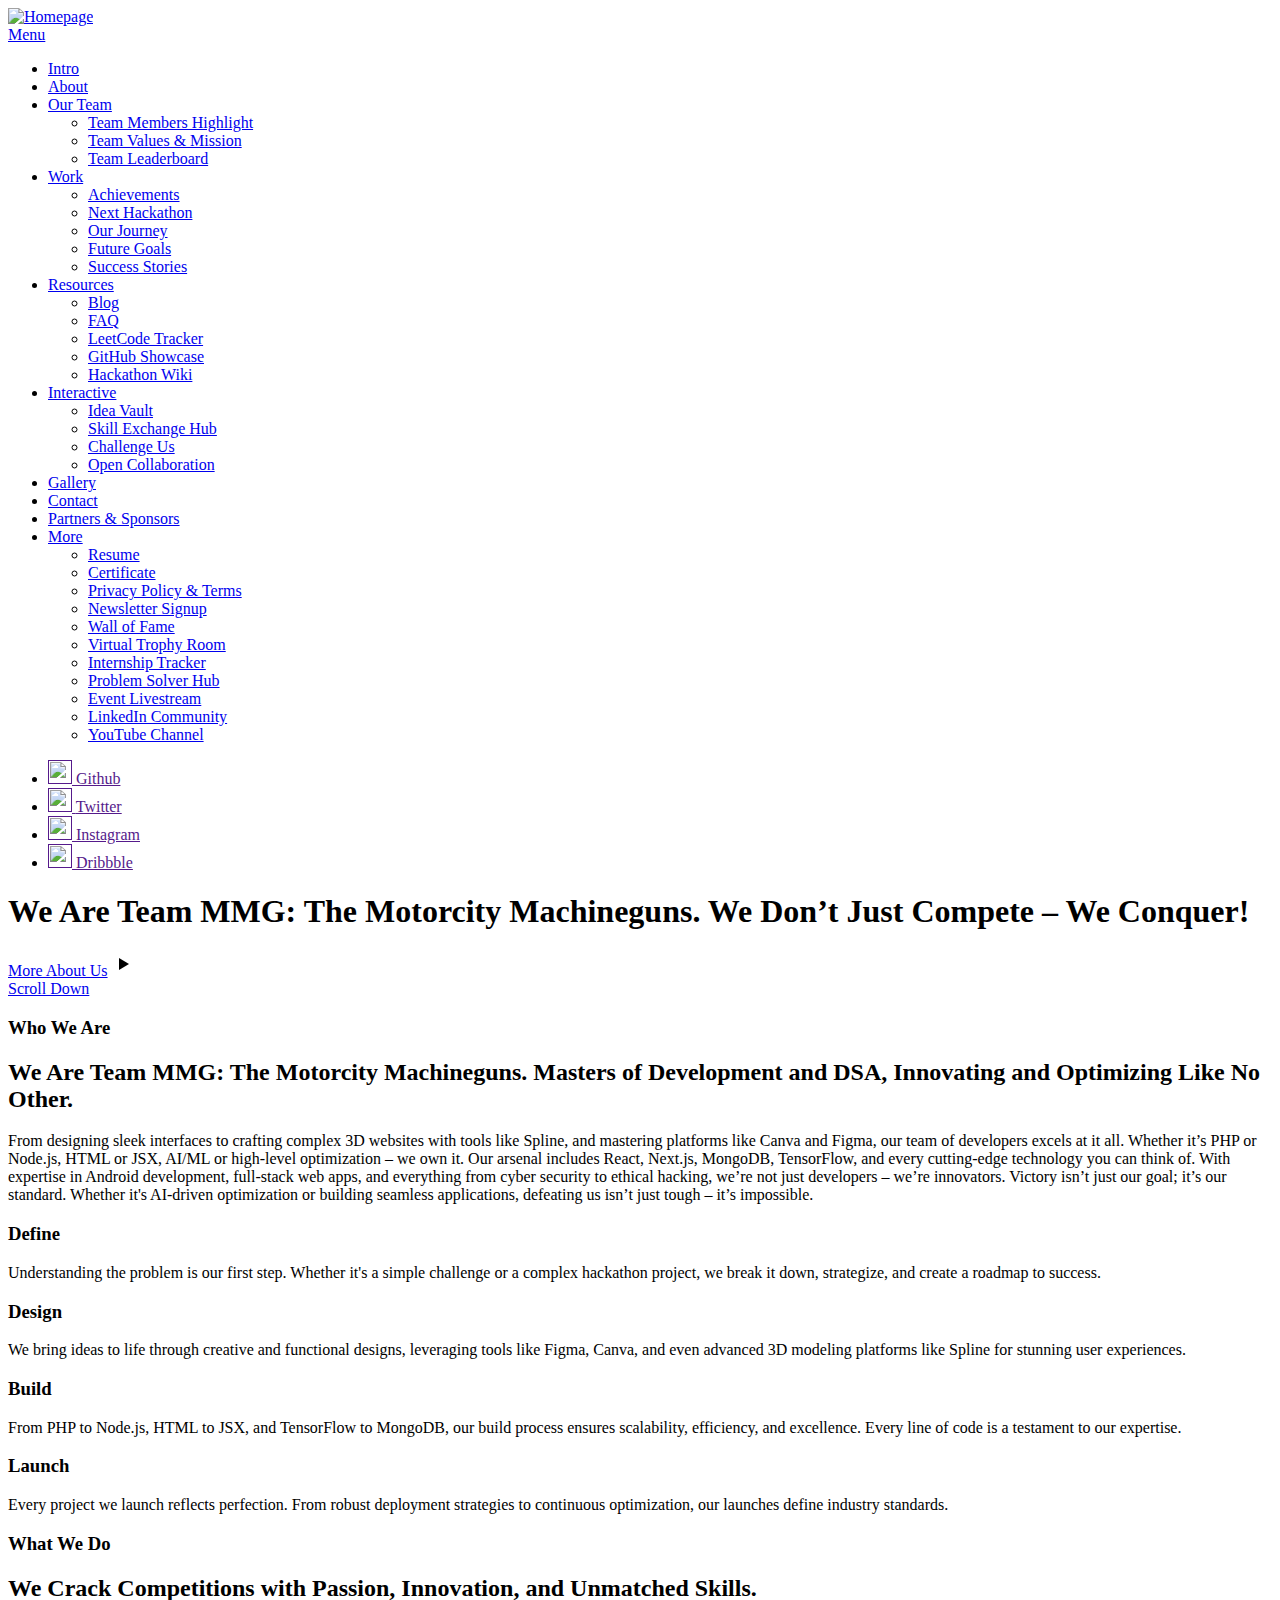
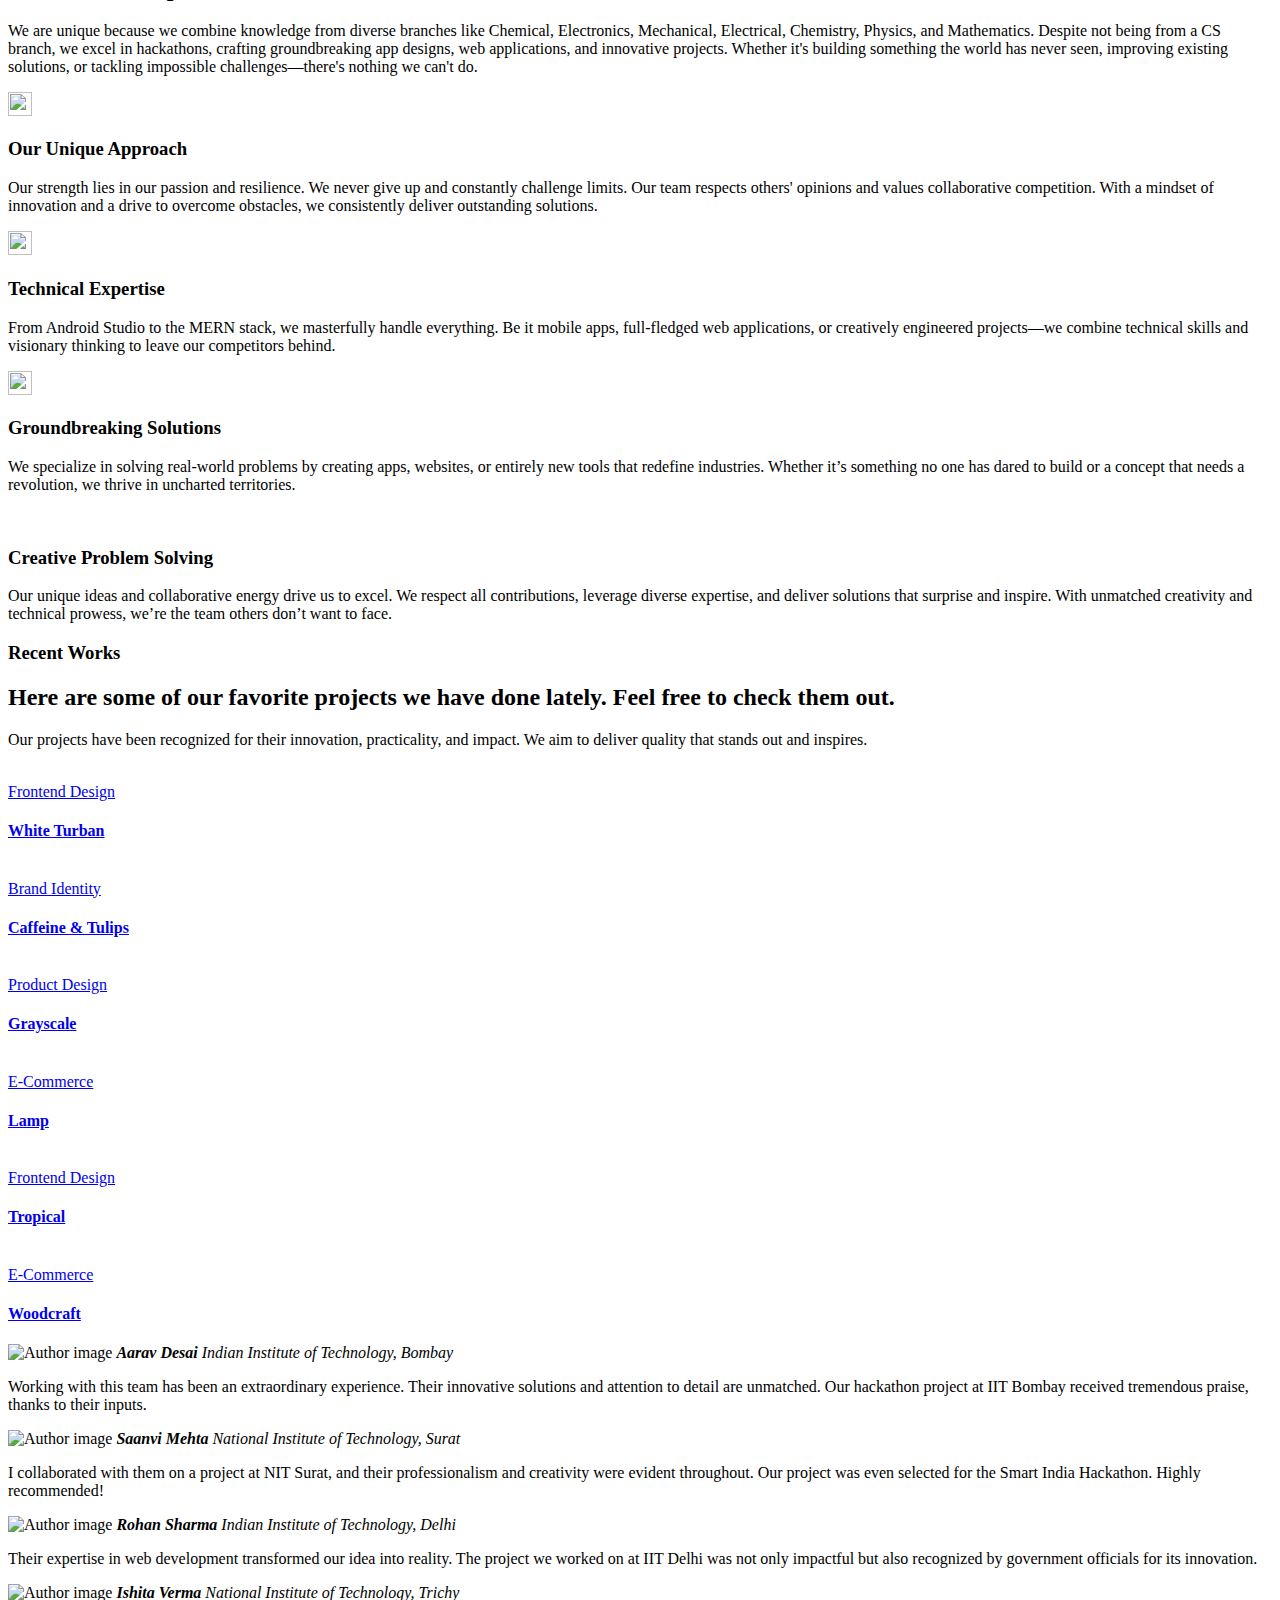
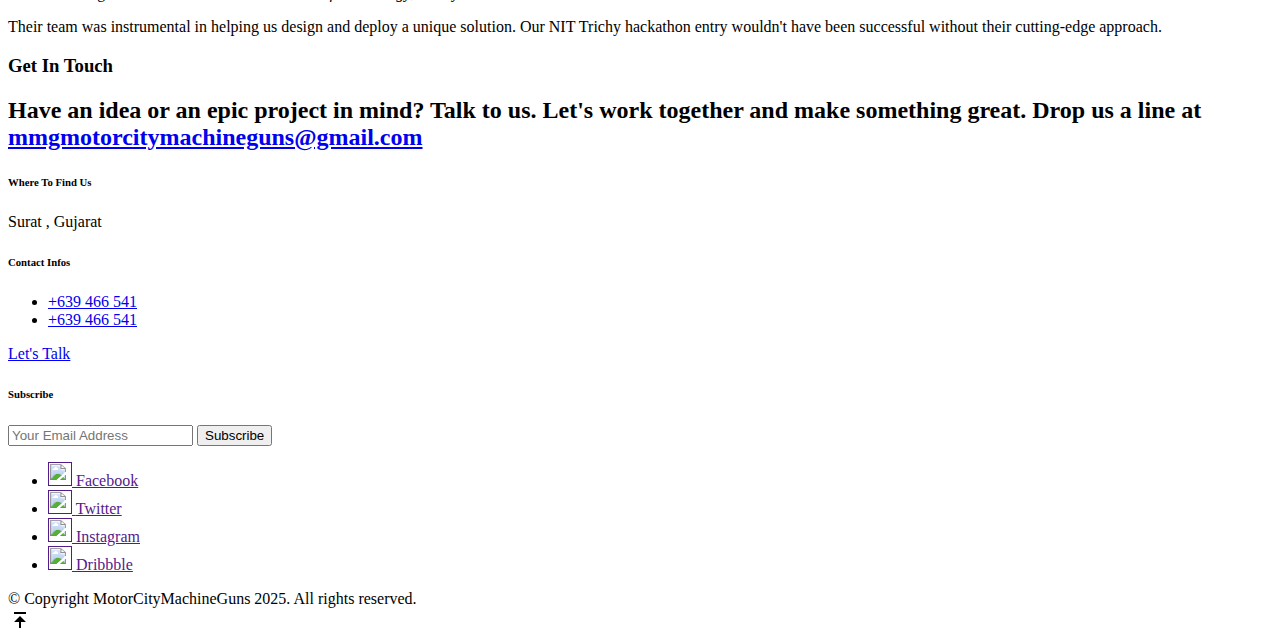
==== index.html @ bac89a65 "Add files via upload" ====
<!DOCTYPE html>
<html lang="en" class="no-js" >
<head>

    <!--- basic page needs
    ================================================== -->
    <meta charset="utf-8">
    <meta name="viewport" content="width=device-width, initial-scale=1">
    <title>Mueller</title>

    <script>
        document.documentElement.classList.remove('no-js');
        document.documentElement.classList.add('js');
    </script>

    <!-- CSS
    ================================================== -->
    <link rel="stylesheet" href="css/vendor.css">
    <link rel="stylesheet" href="css/styles.css">
    <link rel="stylesheet" href="css/Mystyle.css">
    <!-- favicons
    ================================================== -->
    <link rel="apple-touch-icon" sizes="180x180" href="apple-touch-icon.png">
    <link rel="icon" type="image/png" sizes="32x32" href="favicon-32x32.png">
    <link rel="icon" type="image/png" sizes="16x16" href="favicon-16x16.png">
    <link rel="manifest" href="site.webmanifest">

</head>


<body id="top">


    <!-- preloader
    ================================================== -->
    <div id="preloader">
        <div id="loader"></div>
    </div>


    <!-- page wrap
    ================================================== -->
    <div id="page" class="s-pagewrap">


        <!-- # site header 
        ================================================== -->
        <header class="s-header">

            <div class="row s-header__inner">

                <div class="s-header__block">
                    <div class="s-header__logo">
                        <a class="logo" href="index.html">
                            <img src="images/logo.svg" alt="Homepage">
                        </a>
                    </div>

                    <a class="s-header__menu-toggle" href="#0"><span>Menu</span></a>
                </div> <!-- end s-header__block -->

                <nav class="s-header__nav">
                    <ul class="s-header__menu-links">
                        <li class="current"><a href="#intro" class="smoothscroll">Intro</a></li>
                        <li><a href="#about" class="smoothscroll">About</a></li>
                        <li>
                            <a href="#team" class="smoothscroll">Our Team</a>
                            <ul class="dropdown">
                                <li><a href="#team-highlight">Team Members Highlight</a></li>
                                <li><a href="#team-value-mission">Team Values & Mission</a></li>
                                <li><a href="#leaderboard">Team Leaderboard</a></li>
                            </ul>
                        </li>
                        <li>
                            <a href="#folio" class="smoothscroll">Work</a>
                            <ul class="dropdown">
                                <li><a href="#achievements">Achievements</a></li>
                                <li><a href="#next-hackathon">Next Hackathon</a></li>
                                <li><a href="#journey">Our Journey</a></li>
                                <li><a href="#future-goal">Future Goals</a></li>
                                <li><a href="#success-stories">Success Stories</a></li>
                            </ul>
                        </li>
                        <li>
                            <a href="#resources" class="smoothscroll">Resources</a>
                            <ul class="dropdown">
                                <li><a href="#blog">Blog</a></li>
                                <li><a href="#faq">FAQ</a></li>
                                <li><a href="#leetcode-tracker">LeetCode Tracker</a></li>
                                <li><a href="#github-showcase">GitHub Showcase</a></li>
                                <li><a href="#hackathon-wiki">Hackathon Wiki</a></li>
                            </ul>
                        </li>
                        <li>
                            <a href="#interactive" class="smoothscroll">Interactive</a>
                            <ul class="dropdown">
                                <li><a href="#idea-vault">Idea Vault</a></li>
                                <li><a href="#skill-exchange">Skill Exchange Hub</a></li>
                                <li><a href="#challenge-us">Challenge Us</a></li>
                                <li><a href="#open-collaboration">Open Collaboration</a></li>
                            </ul>
                        </li>
                        <li><a href="#gallery" class="smoothscroll">Gallery</a></li>
                        <li><a href="#contact" class="smoothscroll">Contact</a></li>
                        <li><a href="#partners-sponsors" class="smoothscroll">Partners & Sponsors</a></li>
                        <li>
                            <a href="#more" class="smoothscroll">More</a>
                            <ul class="dropdown">
                                <li><a href="#resume">Resume</a></li>
                                <li><a href="#certificate">Certificate</a></li>
                                <li><a href="#privacy-policy">Privacy Policy & Terms</a></li>
                                <li><a href="#newsletter">Newsletter Signup</a></li>
                                <li><a href="#wall-of-fame">Wall of Fame</a></li>
                                <li><a href="#virtual-trophy-room">Virtual Trophy Room</a></li>
                                <li><a href="#internship-tracker">Internship Tracker</a></li>
                                <li><a href="#problem-solver-hub">Problem Solver Hub</a></li>
                                <li><a href="#event-livestream">Event Livestream</a></li>
                                <li><a href="#linkedin-community">LinkedIn Community</a></li>
                                <li><a href="#youtube-channel">YouTube Channel</a></li>
                            </ul>
                        </li>
                    </ul>
                    
                    <ul class="s-header__social">
                        <li>
                            <a href="">
                                <img src="/images/flaticon/github.png" width="24" height="24" alt="">
                                <span class="u-screen-reader-text">Github</span>
                            </a>
                        </li>
                        <li>
                            <a href="">
                                <img src="/images/flaticon/twitter.png" width="24" height="24" alt="">
                                <span class="u-screen-reader-text">Twitter</span>
                            </a>
                        </li>
                        <li>
                            <a href="">
                                <img src="/images/flaticon/instagram.png" width="24" height="24" alt="">
                                <span class="u-screen-reader-text">Instagram</span>
                            </a>
                        </li>
                        <li>
                            <a href="">
                                <img src="/images/flaticon/dribble.png" width="24" height="24" alt="">
                                <span class="u-screen-reader-text">Dribbble</span>
                            </a>
                        </li>
                    </ul>
                </nav>
                

            </div> <!-- end s-header__inner -->

        </header> <!-- end s-header -->


        <!-- # site-content
        ================================================== -->
        <section id="content" class="s-content">


            <!-- intro
            ----------------------------------------------- -->
            <section id="intro" class="s-intro target-section">

                <div class="s-intro__bg"></div>

                <div class="row s-intro__content">

                    <div class="s-intro__content-bg"></div>

                    <div class="column lg-12 s-intro__content-inner">
                        
                        <h1 class="s-intro__content-title">
                            We Are Team MMG: The <strong id="text-bold">Motorcity Machineguns</strong>.
                            We Don’t Just Compete – We Conquer!
                        </h1>

                        <div class="s-intro__content-buttons">
                            <a href="#download" class="btn btn--stroke s-intro__content-btn smoothscroll">More About Us</a>
                            <a href="https://player.vimeo.com/video/14592941?color=f26522&title=0&byline=0&portrait=0" class="s-intro__content-video-btn">
                                <svg xmlns="http://www.w3.org/2000/svg" width="24" height="24" viewBox="0 0 24 24" style="fill: rgba(0, 0, 0, 1);transform: ;msFilter:;"><path d="M7 6v12l10-6z"></path></svg>
                            </a>
                        </div>
                        
                    </div> <!-- s-intro__content-inner -->

                </div> <!-- s-intro__content -->

                <div class="s-intro__scroll-down">
                    <a href="#about" class="smoothscroll">
                        <span>Scroll Down</span>
                    </a>
                </div> <!-- s-intro__scroll-down -->

            </section> <!-- end s-intro -->


           <!-- about
----------------------------------------------- -->
<section id="about" class="s-about target-section">

    <div class="row section-header" data-num="01">
        <h3 class="column lg-12 section-header__pretitle pretitle text-pretitle">Who We Are</h3>
        <div class="column lg-6 stack-on-1100 section-header__primary">
            <h2 class="title text-display-1">
                We Are Team MMG: The Motorcity Machineguns.
                Masters of Development and DSA, Innovating and Optimizing Like No Other.
            </h2>
        </div>
        <div class="column lg-6 stack-on-1100 section-header__secondary">
            <p class="desc">
                From designing sleek interfaces to crafting complex 3D websites with tools like Spline, 
                and mastering platforms like Canva and Figma, our team of developers excels at it all. 
                Whether it’s PHP or Node.js, HTML or JSX, AI/ML or high-level optimization – we own it.
                Our arsenal includes React, Next.js, MongoDB, TensorFlow, and every cutting-edge technology 
                you can think of. With expertise in Android development, full-stack web apps, and everything 
                from cyber security to ethical hacking, we’re not just developers – we’re innovators.
                
                Victory isn’t just our goal; it’s our standard. Whether it's AI-driven optimization or building 
                seamless applications, defeating us isn’t just tough – it’s impossible.
            </p>
        </div>
    </div> <!-- end section-header -->

    <div class="row process-list list-block show-ctr block-lg-one-half block-tab-whole">

        <div class="column list-block__item">
            <div class="list-block__title">
                <h3 class="h5">Define</h3>
            </div>
            <div class="list-block__text">
                <p>
                    Understanding the problem is our first step. Whether it's a simple challenge or a complex 
                    hackathon project, we break it down, strategize, and create a roadmap to success.
                </p>
            </div>
        </div> <!-- end list-block__item -->

        <div class="column list-block__item">
            <div class="list-block__title">
                <h3 class="h5">Design</h3>
            </div>
            <div class="list-block__text">
                <p>
                    We bring ideas to life through creative and functional designs, leveraging tools like Figma, 
                    Canva, and even advanced 3D modeling platforms like Spline for stunning user experiences.
                </p>
            </div>
        </div> <!-- end list-block__item -->

        <div class="column list-block__item">
            <div class="list-block__title">
                <h3 class="h5">Build</h3>
            </div>
            <div class="list-block__text">
                <p>
                    From PHP to Node.js, HTML to JSX, and TensorFlow to MongoDB, our build process ensures 
                    scalability, efficiency, and excellence. Every line of code is a testament to our expertise.
                </p>
            </div>
        </div> <!-- end list-block__item -->

        <div class="column list-block__item">
            <div class="list-block__title">
                <h3 class="h5">Launch</h3>
            </div>
            <div class="list-block__text">
                <p>
                    Every project we launch reflects perfection. From robust deployment strategies to 
                    continuous optimization, our launches define industry standards.
                </p>
            </div>
        </div> <!-- end list-block__item -->

    </div> <!-- end process-list -->

</section> <!-- end s-about -->


           <!-- services
----------------------------------------------- -->
<section id="services" class="s-services target-section">

    <div class="row section-header" data-num="02">
        <h3 class="column lg-12 section-header__pretitle text-pretitle">What We Do</h3>
        <div class="column lg-6 stack-on-1100 section-header__primary">
            <h2 class="title text-display-1">
                We Crack Competitions with Passion, Innovation, and Unmatched Skills.
            </h2>
        </div>
        <div class="column lg-6 stack-on-1100 section-header__secondary">
            <p class="desc">
                We are unique because we combine knowledge from diverse branches like Chemical, Electronics, Mechanical, Electrical, Chemistry, Physics, and Mathematics. Despite not being from a CS branch, we excel in hackathons, crafting groundbreaking app designs, web applications, and innovative projects. Whether it's building something the world has never seen, improving existing solutions, or tackling impossible challenges—there's nothing we can't do. 
            </p>
        </div>
    </div> <!-- end section-header -->

    <div class="row services-list list-block block-lg-one-half block-tab-whole">

        <div class="column list-block__item">
            <div class="list-block__title">
                <div class="list-block__icon">
                    <img src="https://cdn-icons-png.flaticon.com/128/16989/16989212.png" width="24" height="24" alt="">
                </div>
                <h3 class="h5">Our Unique Approach</h3>
            </div>
            <div class="list-block__text">
                <p>
                    Our strength lies in our passion and resilience. We never give up and constantly challenge limits. Our team respects others' opinions and values collaborative competition. With a mindset of innovation and a drive to overcome obstacles, we consistently deliver outstanding solutions.
                </p>
            </div>
        </div> <!-- end list-block__item -->

        <div class="column list-block__item">
            <div class="list-block__title">
                <div class="list-block__icon">
                    <img src="https://cdn-icons-png.flaticon.com/128/9571/9571322.png" width="24" height="24" alt="">
                </div>
                <h3 class="h5">Technical Expertise</h3>
            </div>
            <div class="list-block__text">
                <p>
                    From Android Studio to the MERN stack, we masterfully handle everything. Be it mobile apps, full-fledged web applications, or creatively engineered projects—we combine technical skills and visionary thinking to leave our competitors behind.  
                </p>
            </div>
        </div> <!-- end list-block__item -->

        <div class="column list-block__item">
            <div class="list-block__title">
                <div class="list-block__icon">
                    <img src="https://cdn-icons-png.flaticon.com/128/6233/6233821.png" width="24" height="24" alt="">
                </div>
                <h3 class="h5">Groundbreaking Solutions</h3>
            </div>
            <div class="list-block__text">
                <p>
                    We specialize in solving real-world problems by creating apps, websites, or entirely new tools that redefine industries. Whether it’s something no one has dared to build or a concept that needs a revolution, we thrive in uncharted territories.
                </p>
            </div>
        </div> <!-- end list-block__item -->

        <div class="column list-block__item">
            <div class="list-block__title">
                <div class="list-block__icon">
                    <img src="https://cdn-icons-png.flaticon.com/128/11508/11508429.png"  alt="">
                </div>
                <h3 class="h5">Creative Problem Solving</h3>
            </div>
            <div class="list-block__text">
                <p>
                    Our unique ideas and collaborative energy drive us to excel. We respect all contributions, leverage diverse expertise, and deliver solutions that surprise and inspire. With unmatched creativity and technical prowess, we’re the team others don’t want to face.
                </p>
            </div>
        </div> <!-- end list-block__item -->

    </div> <!-- end services-list -->

</section> <!-- end s-services -->

            <!-- portfolio
            ----------------------------------------------- -->
            <section id="folio" class="s-folio target-section">

                <div class="row section-header light-on-dark" data-num="03">
                    <h3 class="column lg-12 section-header__pretitle text-pretitle">Recent Works</h3>
                    <div class="column lg-6 stack-on-1100 section-header__primary">
                        <h2 class="title text-display-1">
                            Here are some of our favorite projects we have done lately. Feel free to check them out.
                        </h2>
                    </div>
                    <div class="column lg-6 stack-on-1100 section-header__secondary">
                        <p class="desc">
                        Our projects have been recognized for their innovation, practicality, and impact. We aim to deliver quality that stands out and inspires.
                        </p>
                    </div>
                </div> <!-- end section-header -->
            
                <div id="bricks" class="row bricks">
                    <div class="column lg-12 masonry">
                        <div class="bricks-wrapper">
            
                            <div class="grid-sizer"></div>
            
                            <article class="brick brick--double entry">
                                <a href="#modal-01" class="entry__link">
                                    <div class="entry__thumb">
                                        <img src="images/folio/white_turban@2x.jpg" alt="">
                                    </div>
                                    <div class="entry__info">
                                        <div class="entry__cat">Frontend Design</div>
                                        <h4 class="entry__title">White Turban</h4>
                                    </div>
                                </a>
                            </article> <!-- entry -->
            
                            <article class="brick brick--double entry">
                                <a href="#modal-02" class="entry__link">
                                    <div class="entry__thumb">
                                        <img src="images/folio/caffeine_and_tulips@2x.jpg" alt="">
                                    </div>
                                    <div class="entry__info">
                                        <div class="entry__cat">Brand Identity</div>
                                        <h4 class="entry__title">Caffeine & Tulips</h4>
                                    </div>
                                </a>
                            </article> <!-- entry -->
            
                            <article class="brick entry">
                                <a href="#modal-03" class="entry__link">
                                    <div class="entry__thumb">
                                        <img src="images/folio/grayscale@2x.jpg" alt="">
                                    </div>
                                    <div class="entry__info">
                                        <div class="entry__cat">Product Design</div>
                                        <h4 class="entry__title">Grayscale</h4>
                                    </div>
                                </a>
                            </article> <!-- entry -->
            
                            <article class="brick entry">
                                <a href="#modal-04" class="entry__link">
                                    <div class="entry__thumb">
                                        <img src="images/folio/lamp@2x.jpg" alt="">
                                    </div>
                                    <div class="entry__info">
                                        <div class="entry__cat">E-Commerce</div>
                                        <h4 class="entry__title">Lamp</h4>
                                    </div>
                                </a>
                            </article> <!-- entry -->
            
                            <article class="brick entry">
                                <a href="#modal-05" class="entry__link">
                                    <div class="entry__thumb">
                                        <img src="images/folio/tropical@2x.jpg" alt="">
                                    </div>
                                    <div class="entry__info">
                                        <div class="entry__cat">Frontend Design</div>
                                        <h4 class="entry__title">Tropical</h4>
                                    </div>
                                </a>
                            </article> <!-- entry -->
            
                            <article class="brick entry">
                                <a href="#modal-06" class="entry__link">
                                    <div class="entry__thumb">
                                        <img src="images/folio/woodcraft@2x.jpg" alt="">
                                    </div>
                                    <div class="entry__info">
                                        <div class="entry__cat">E-Commerce</div>
                                        <h4 class="entry__title">Woodcraft</h4>
                                    </div>
                                </a>
                            </article> <!-- entry -->
            
                        </div> <!-- end bricks-wrapper -->
                    </div> <!-- end masonry -->
                </div> <!-- end bricks -->
            
            </section>
            

                <!-- modal templates popup
                -------------------------------------------- -->
                <div id="modal-01" hidden>
                    <div class="modal-popup">
                        <img src="images/folio/gallery/g-turban.jpg" alt="">
            
                        <div class="modal-popup__desc">
                            <h5>White Turban</h5>
                            <p>Odio soluta enim quos sit asperiores rerum rerum repudiandae cum. Vel voluptatem alias qui assumenda iure et expedita voluptatem. Ratione officiis quae.</p>
                            <ul class="modal-popup__cat">
                                <li>UX Research</li>
                                <li>Frontend Design</li>
                            </ul>
                        </div>
            
                        <a href="https://www.behance.net/" class="modal-popup__details">Project link</a>
                    </div>
                </div> <!-- end modal -->

                <div id="modal-02" hidden>
                    <div class="modal-popup">
                        <img src="images/folio/gallery/g-tulips.jpg" alt="">
            
                        <div class="modal-popup__desc">
                            <h5>Caffeine & Tulips</h5>
                            <p>Proin gravida nibh vel velit auctor aliquet. Aenean sollicitudin, lorem quis bibendum auctor, nisi elit consequat ipsum, nec sagittis sem nibh id elit.</p>
                            <ul class="modal-popup__cat">
                                <li>Brand Identity</li>
                            </ul>
                        </div>
            
                        <a href="https://www.behance.net/" class="modal-popup__details">Project link</a>
                    </div>
                </div> <!-- end modal -->

                <div id="modal-03" hidden>
                    <div class="modal-popup">
                        <img src="images/folio/gallery/g-grayscale.jpg" alt="">
            
                        <div class="modal-popup__desc">
                            <h5>Grayscale</h5>
                            <p>Exercitationem reprehenderit quod explicabo consequatur aliquid ut magni ut. Deleniti quo corrupti illum velit eveniet ratione necessitatibus ipsam mollitia.</p>
                            <ul class="modal-popup__cat">
                                <li>Product Design</li>
                            </ul>
                        </div>
            
                        <a href="https://www.behance.net/" class="modal-popup__details">Project link</a>
                    </div>
                </div> <!-- end modal -->

                <div id="modal-04" hidden>
                    <div class="modal-popup">
                        <img src="images/folio/gallery/g-lamp.jpg" alt="">
            
                        <div class="modal-popup__desc">
                            <h5>The Lamp</h5>
                            <p>Dolores velit qui quos nobis. Aliquam delectus voluptas quos possimus non voluptatem voluptas voluptas. Est doloribus eligendi porro doloribus voluptatum.</p>
                            <ul class="modal-popup__cat">
                                <li>E-Commerce</li>
                            </ul>
                        </div>
            
                        <a href="https://www.behance.net/" class="modal-popup__details">Project link</a>
                    </div>
                </div> <!-- end modal -->

                <div id="modal-05" hidden>
                    <div class="modal-popup">

                        <img src="images/folio/gallery/g-tropical.jpg" alt="">
            
                        <div class="modal-popup__desc">
                            <h5>Tropical</h5>
                            <p>Proin gravida nibh vel velit auctor aliquet. Aenean sollicitudin, lorem quis bibendum auctor, nisi elit consequat ipsum, nec sagittis sem nibh id elit.</p>
                            <ul class="modal-popup__cat">
                                <li>Frontend Design</li>
                            </ul>
                        </div>
            
                        <a href="https://www.behance.net/" class="modal-popup__details">Project link</a>
                    </div>
                </div> <!-- end modal -->

                <div id="modal-06" hidden>
                    <div class="modal-popup">
                        <img src="images/folio/gallery/g-woodcraft.jpg" alt="">
            
                        <div class="modal-popup__desc">
                            <h5>Woodcraft</h5>
                            <p>Quisquam vel libero consequuntur autem voluptas. Qui aut vero. Omnis fugit mollitia cupiditate voluptas. Aenean sollicitudin, lorem quis bibendum auctor.</p>
                            <ul class="modal-popup__cat">
                                <li>E-Commerce</li>
                                <li>Product Design</li>
                            </ul>
                        </div>
            
                        <a href="https://www.behance.net/" class="modal-popup__details">Project link</a>
                    </div>
                </div> <!-- end modal -->


                <section id="testimonials" class="s-testimonials">

                    <div class="row s-testimonials__content">
                        <div class="column lg-12">
                
                            <div class="swiper-container s-testimonials__slider">
                
                                <div class="swiper-wrapper">
                
                                    <div class="s-testimonials__slide swiper-slide">
                                        <div class="s-testimonials__author">
                                            <img src="images/avatars/user-02.jpg" alt="Author image" class="s-testimonials__avatar">
                                            <cite class="s-testimonials__cite">
                                                <strong>Aarav Desai</strong>
                                                <span>Indian Institute of Technology, Bombay</span>
                                            </cite>
                                        </div>
                                        <p>
                                        Working with this team has been an extraordinary experience. Their innovative solutions 
                                        and attention to detail are unmatched. Our hackathon project at IIT Bombay received 
                                        tremendous praise, thanks to their inputs.
                                        </p>
                                    </div> <!-- end s-testimonials__slide -->
                
                                    <div class="s-testimonials__slide swiper-slide">
                                        <div class="s-testimonials__author">
                                            <img src="images/avatars/user-03.jpg" alt="Author image" class="s-testimonials__avatar">
                                            <cite class="s-testimonials__cite">
                                                <strong>Saanvi Mehta</strong>
                                                <span>National Institute of Technology, Surat</span>
                                            </cite>
                                        </div>
                                        <p>
                                        I collaborated with them on a project at NIT Surat, and their professionalism and creativity 
                                        were evident throughout. Our project was even selected for the Smart India Hackathon. Highly recommended!
                                        </p>
                                    </div> <!-- end s-testimonials__slide -->
                
                                    <div class="s-testimonials__slide swiper-slide">
                                        <div class="s-testimonials__author">
                                            <img src="images/avatars/user-01.jpg" alt="Author image" class="s-testimonials__avatar">
                                            <cite class="s-testimonials__cite">
                                                <strong>Rohan Sharma</strong>
                                                <span>Indian Institute of Technology, Delhi</span>
                                            </cite>
                                        </div>
                                        <p>
                                        Their expertise in web development transformed our idea into reality. The project we worked on 
                                        at IIT Delhi was not only impactful but also recognized by government officials for its innovation.
                                        </p>
                                    </div> <!-- end s-testimonials__slide -->
                
                                    <div class="s-testimonials__slide swiper-slide">
                                        <div class="s-testimonials__author">
                                            <img src="images/avatars/user-06.jpg" alt="Author image" class="s-testimonials__avatar">
                                            <cite class="s-testimonials__cite">
                                                <strong>Ishita Verma</strong>
                                                <span>National Institute of Technology, Trichy</span>
                                            </cite>
                                        </div>
                                        <p>
                                        Their team was instrumental in helping us design and deploy a unique solution. Our NIT Trichy 
                                        hackathon entry wouldn't have been successful without their cutting-edge approach.
                                        </p>
                                    </div> <!-- end s-testimonials__slide -->
                
                                </div> <!-- end swiper-wrapper -->
                
                                <div class="swiper-pagination"></div>
                
                            </div> <!-- end swiper-container -->
                
                        </div> <!-- end column -->
                    </div> <!-- end s-testimonials__content -->
                
                </section> <!-- end testimonials -->
                

      <!-- # site-footer
        ================================================== -->
<footer id="footer" class="s-footer target-section">

    <div class="row section-header" data-num="04">
        <h3 class="column lg-12 section-header__pretitle text-pretitle">Get In Touch</h3>
        <div class="column lg-6 stack-on-1100 section-header__primary">
            <h2 class="title text-display-1">
            Have an idea or an epic project in mind? Talk to us. 
            Let's work together and make something great. 
            Drop us a line at <a href="mailto:mmgmotorcitymachineguns@gmail.com" title="mmgmotorcitymachineguns@gmail.com">mmgmotorcitymachineguns@gmail.com</a>
            </h2>
        </div>    
        <div class="column lg-6 stack-on-1100 section-header__secondary">
            
            <div class="contact-block">
                <h6>Where To Find Us</h6>
                <p>
            Surat , Gujarat 
                </p>
            </div>

            <div class="contact-block">
                <h6>Contact Infos</h6>
                <ul class="contact-list">
                    <li><a href="tel:+639466541">+639 466 541</a></li>
                    <li><a href="tel:+639466541">+639 466 541</a></li>
                </ul>
            </div>

        </div>
    </div> <!-- end section-header -->

    <div class="row list-block block-lg-one-half block-tab-whole block-stack-on-1000 s-footer__btns">
        <div class="column list-block__item">
            <div class="s-footer__contact-btn">
                <a href="mailto:mmgmotorcitymachineguns@gmail.com" class="btn btn--primary u-fullwidth">
                    Let's Talk 
                </a>
            </div>
        </div>
        <div class="column list-block__item">
            <div class="subscribe-form s-footer__subscribe">
                <h6>Subscribe</h6>
                <form id="mc-form" class="mc-form">
                    <input type="email" name="EMAIL" id="mce-EMAIL" class="u-fullwidth text-center" placeholder="Your Email Address" title="The domain portion of the email address is invalid (the portion after the @)." required>
                    <input type="submit" name="subscribe" value="Subscribe" class="btn btn--primary u-fullwidth">
                    <div class="mc-status"></div>
                </form>
            </div>
        </div>
    </div> <!-- end s-footer__btns -->

    <div class="row s-footer__bottom">

        <div class="column lg-6 tab-12 s-footer__bottom-left">
            <ul class="s-footer__social">
                <li>
                    <a href="">
                        <img src="" width="24" height="24"  alt="">
                        <span class="u-screen-reader-text">Facebook</span>
                    </a>
                </li>
                <li>
                    <a href="">
                        <img src="" width="24" height="24"  alt="">
                        <span class="u-screen-reader-text">Twitter</span>
                    </a>
                </li>
                <li>
                    <a href="">
                        <img src="" width="24" height="24"  alt="">
                        <span class="u-screen-reader-text">Instagram</span>
                    </a>
                </li>
                <li>
                    <a href="">
                        <img src="" width="24" height="24"  alt="">
                        <span class="u-screen-reader-text">Dribbble</span>
                    </a>
                </li>
            </ul>
        </div>

        <div class="column lg-6 tab-12 s-footer__bottom-right">
            <div class="ss-copyright">
                <span>© Copyright MotorCityMachineGuns 2025. All rights reserved.</span> 
              
            </div>
        </div>

    </div> <!-- s-footer__bottom -->

    <div class="ss-go-top">
        <a class="smoothscroll" title="Back to Top" href="#top">
            <svg xmlns="http://www.w3.org/2000/svg" width="24" height="24" viewBox="0 0 24 24" style="fill: rgba(0, 0, 0, 1);transform: ;msFilter:;"><path d="M6 4h12v2H6zm5 10v6h2v-6h5l-6-6-6 6z"></path></svg>
        </a>
    </div> <!-- end ss-go-top -->

</footer> <!-- end footer -->


    <!-- Java Script
    ================================================== -->
    <script src="js/plugins.js"></script>
    <script src="js/main.js"></script>

</body>
</html>
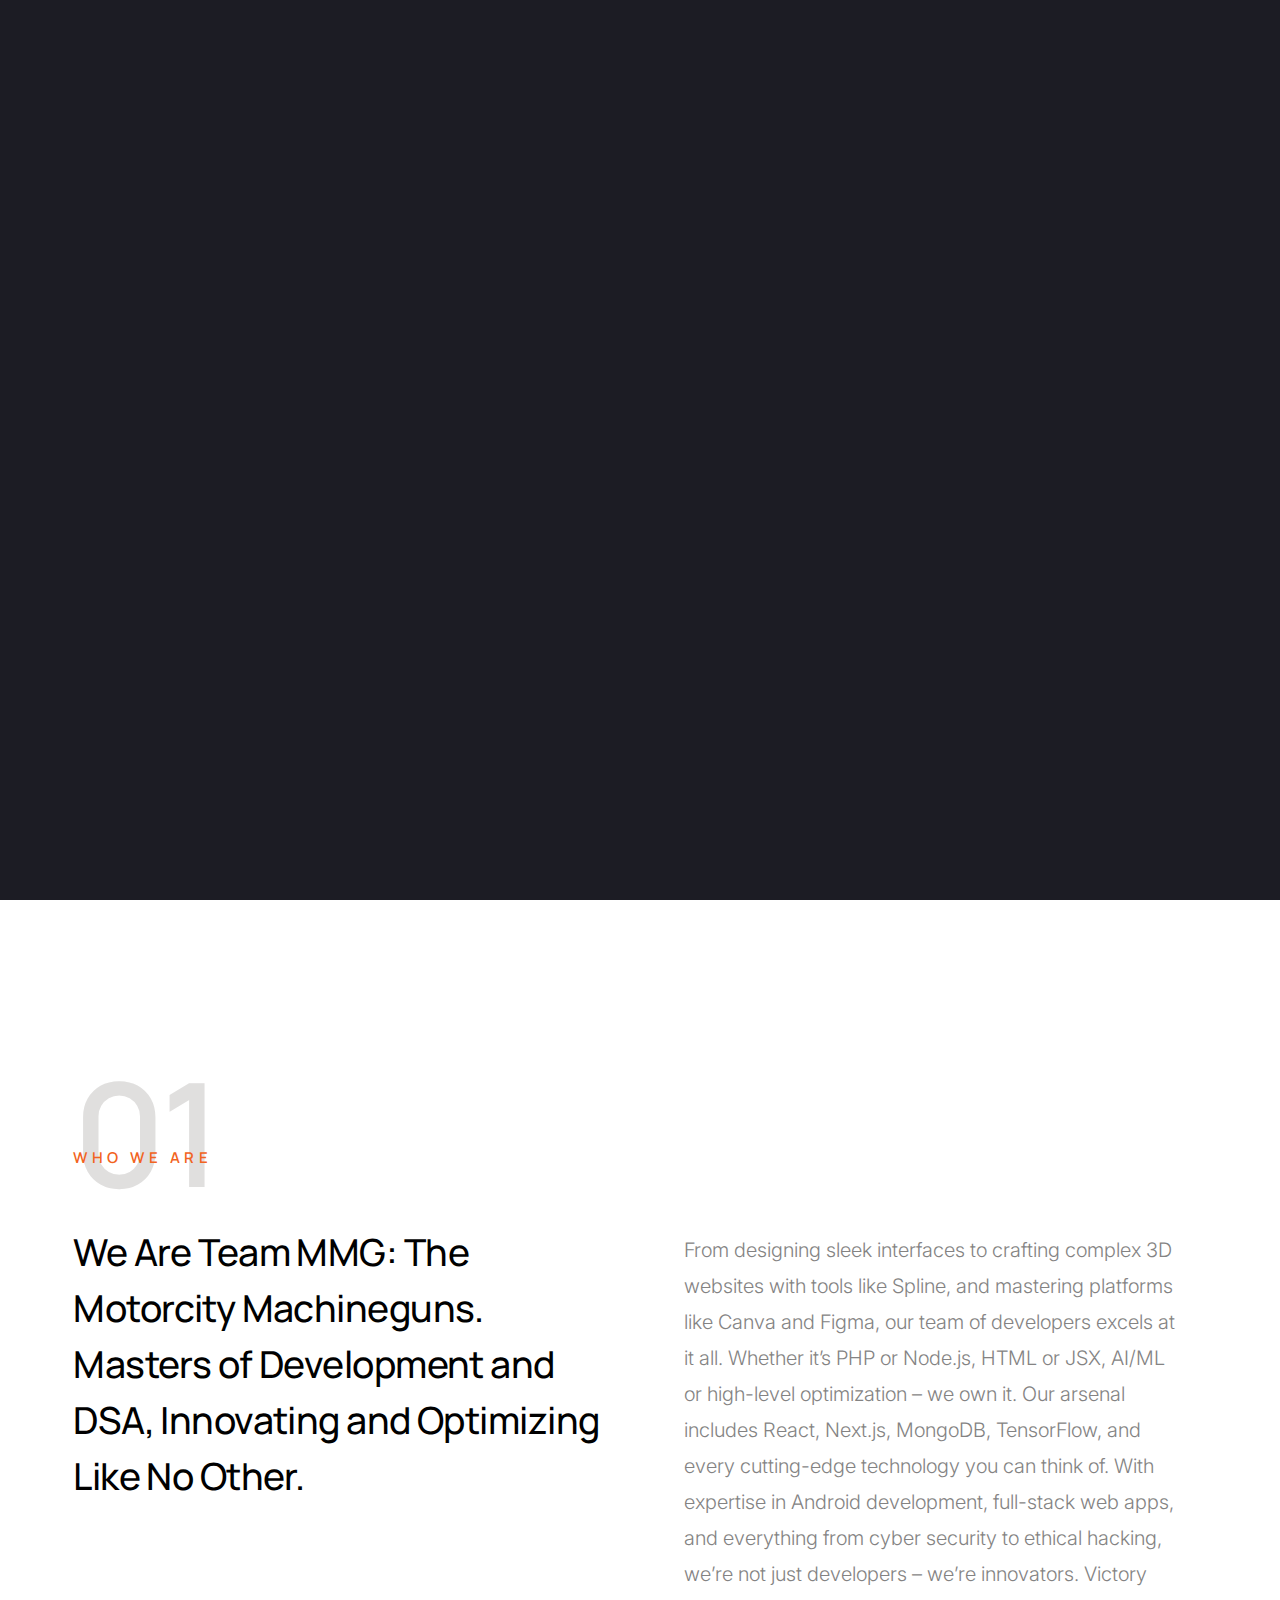
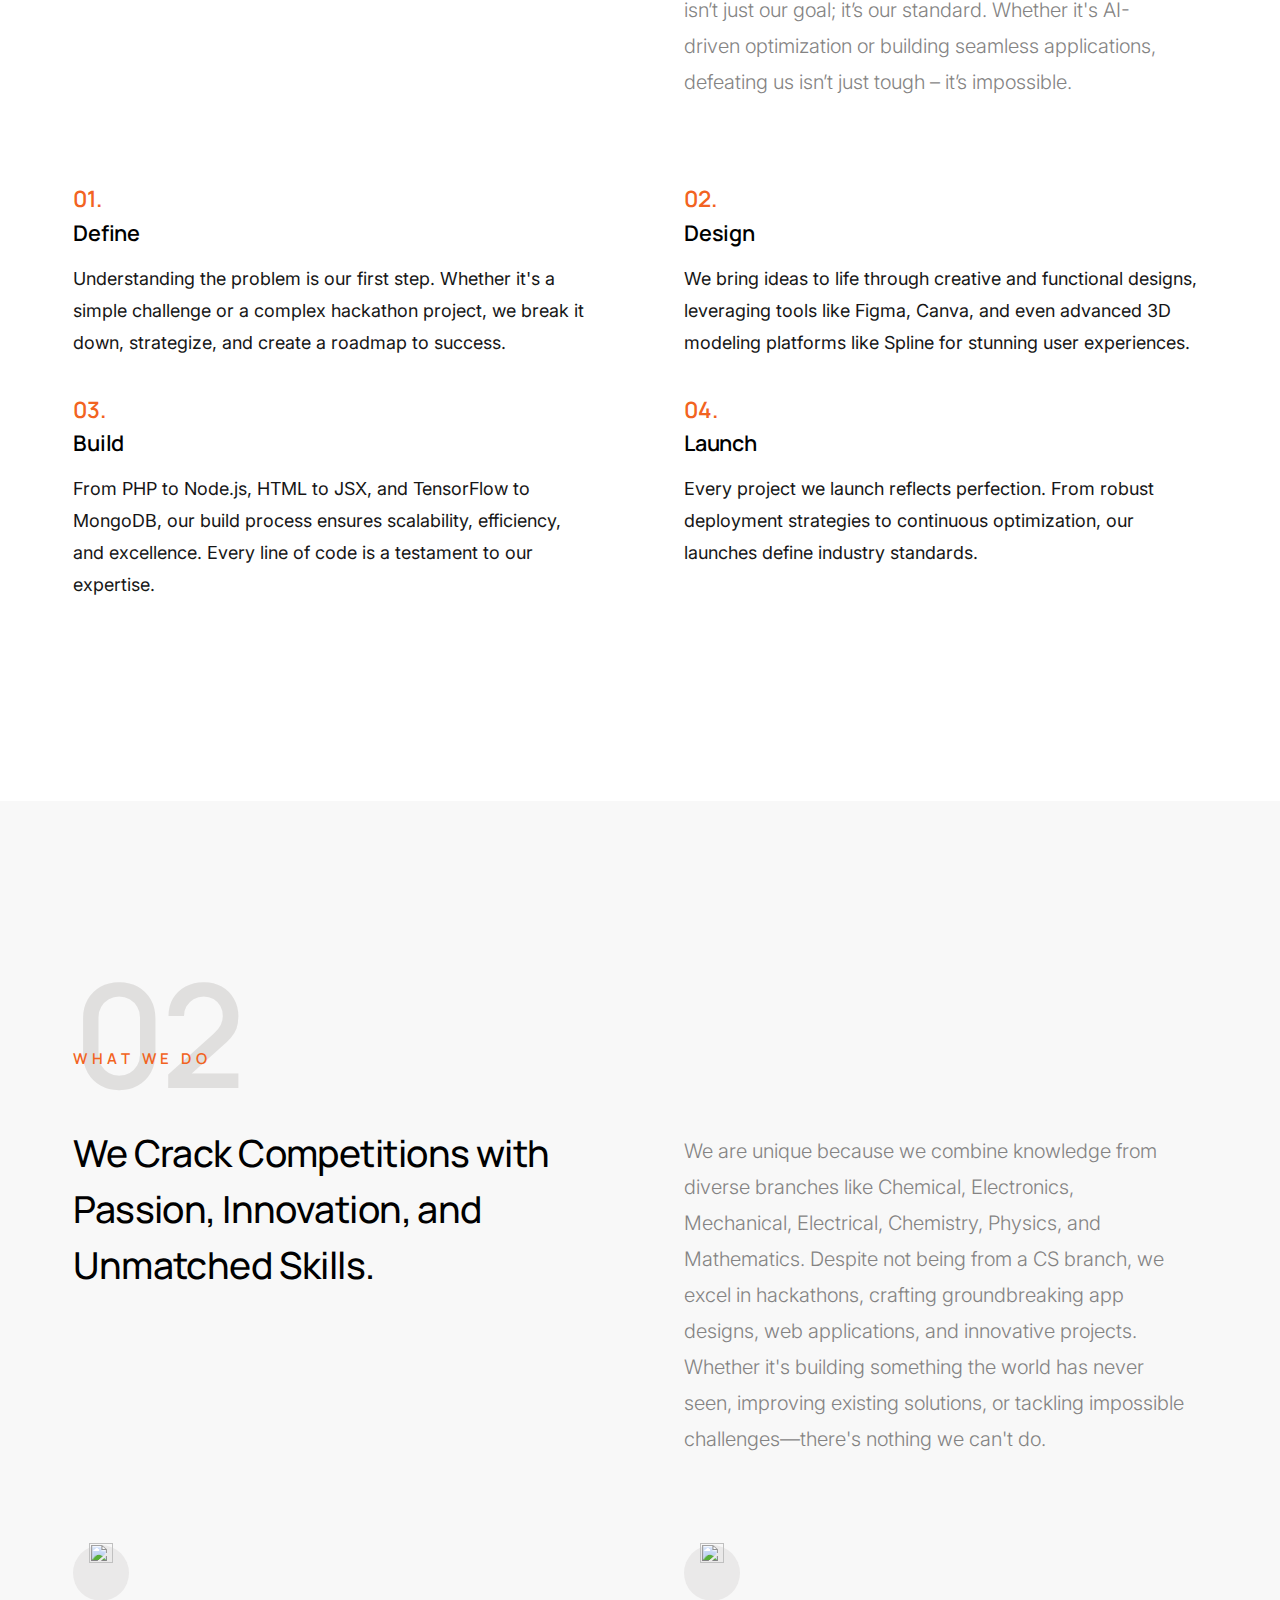
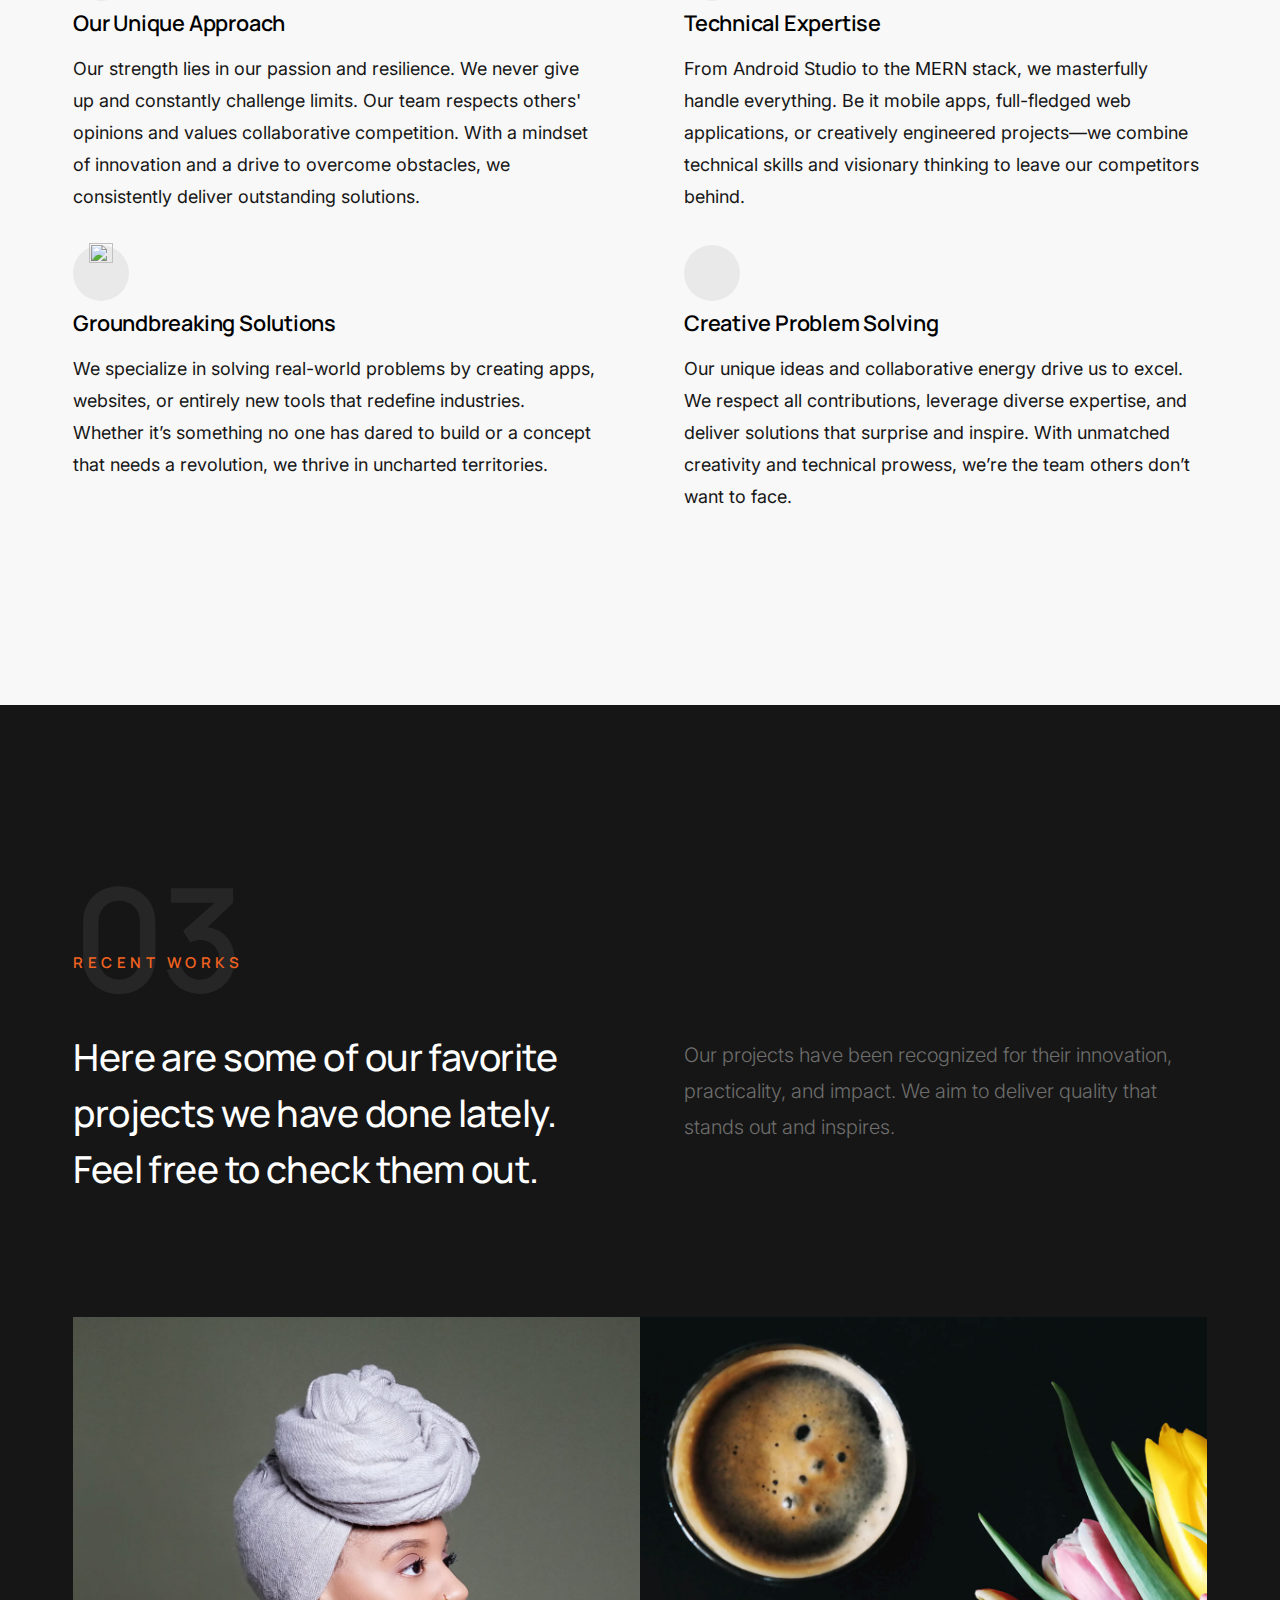
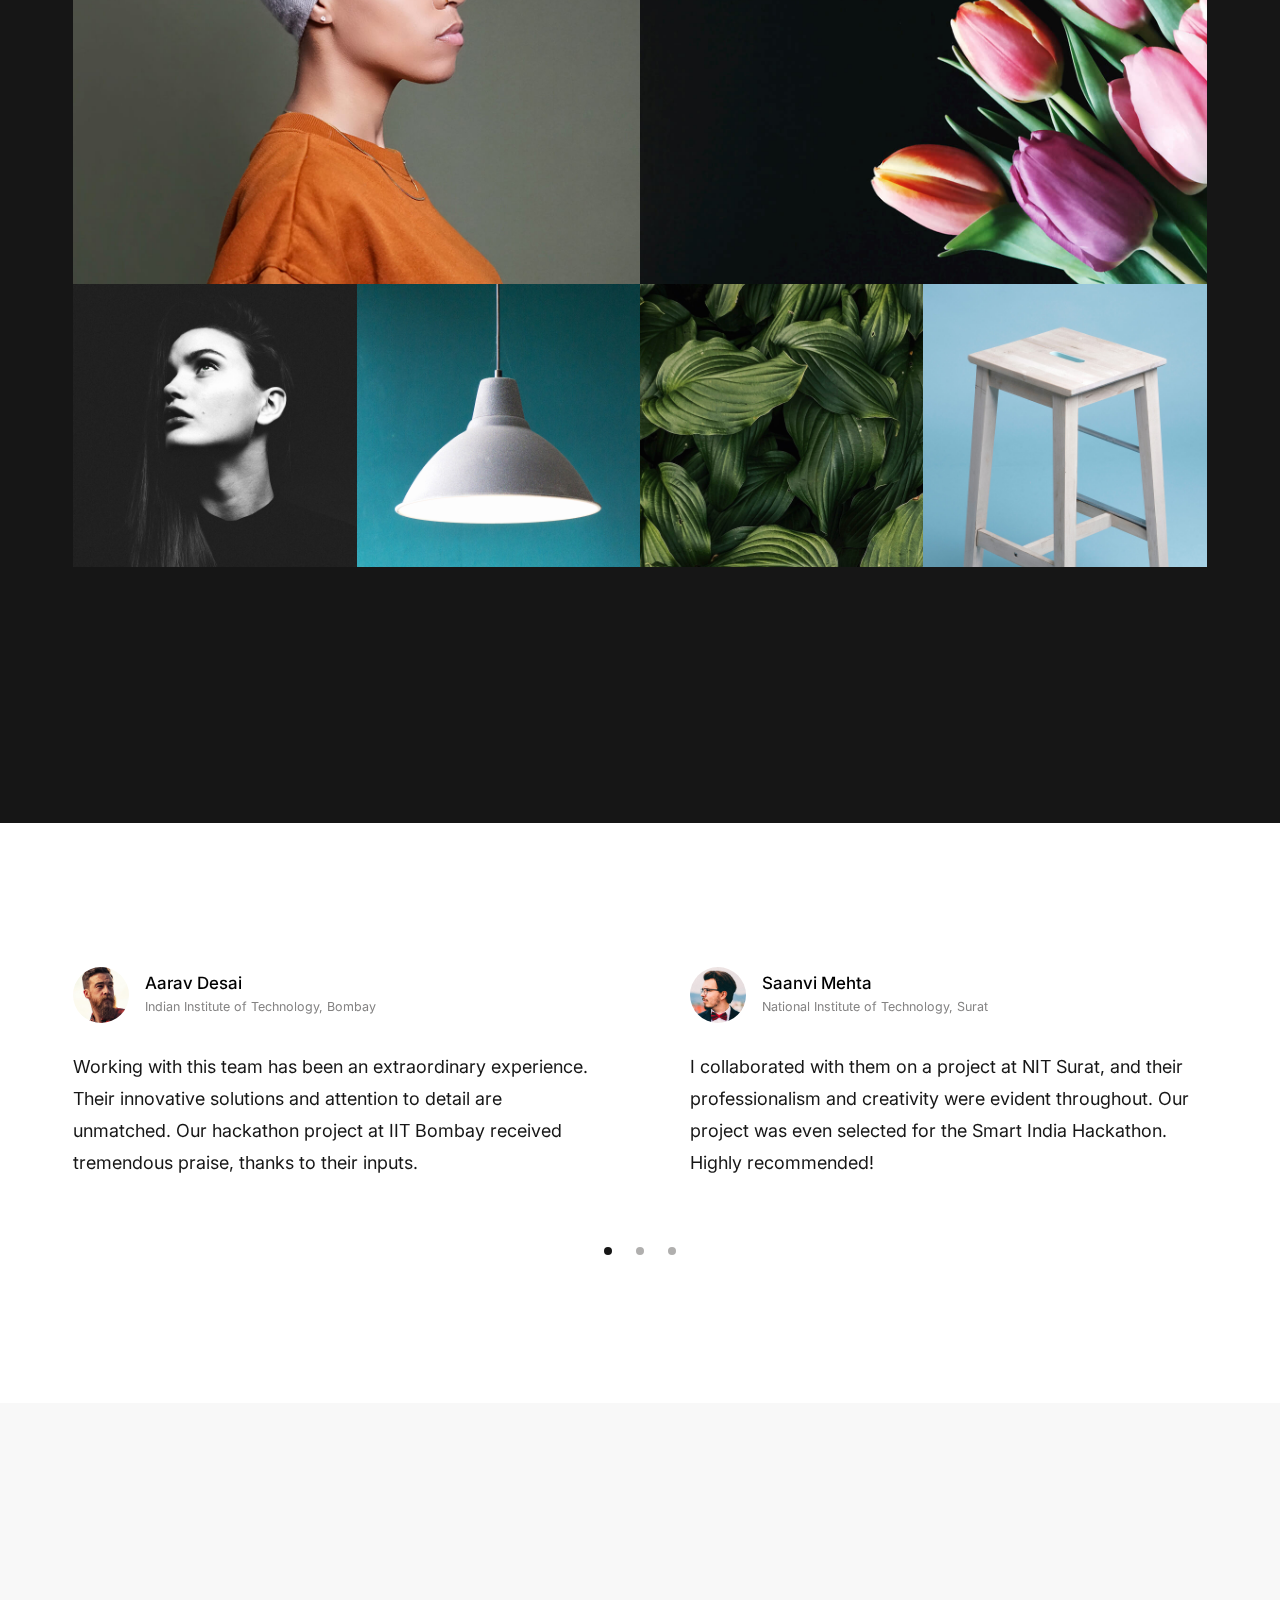
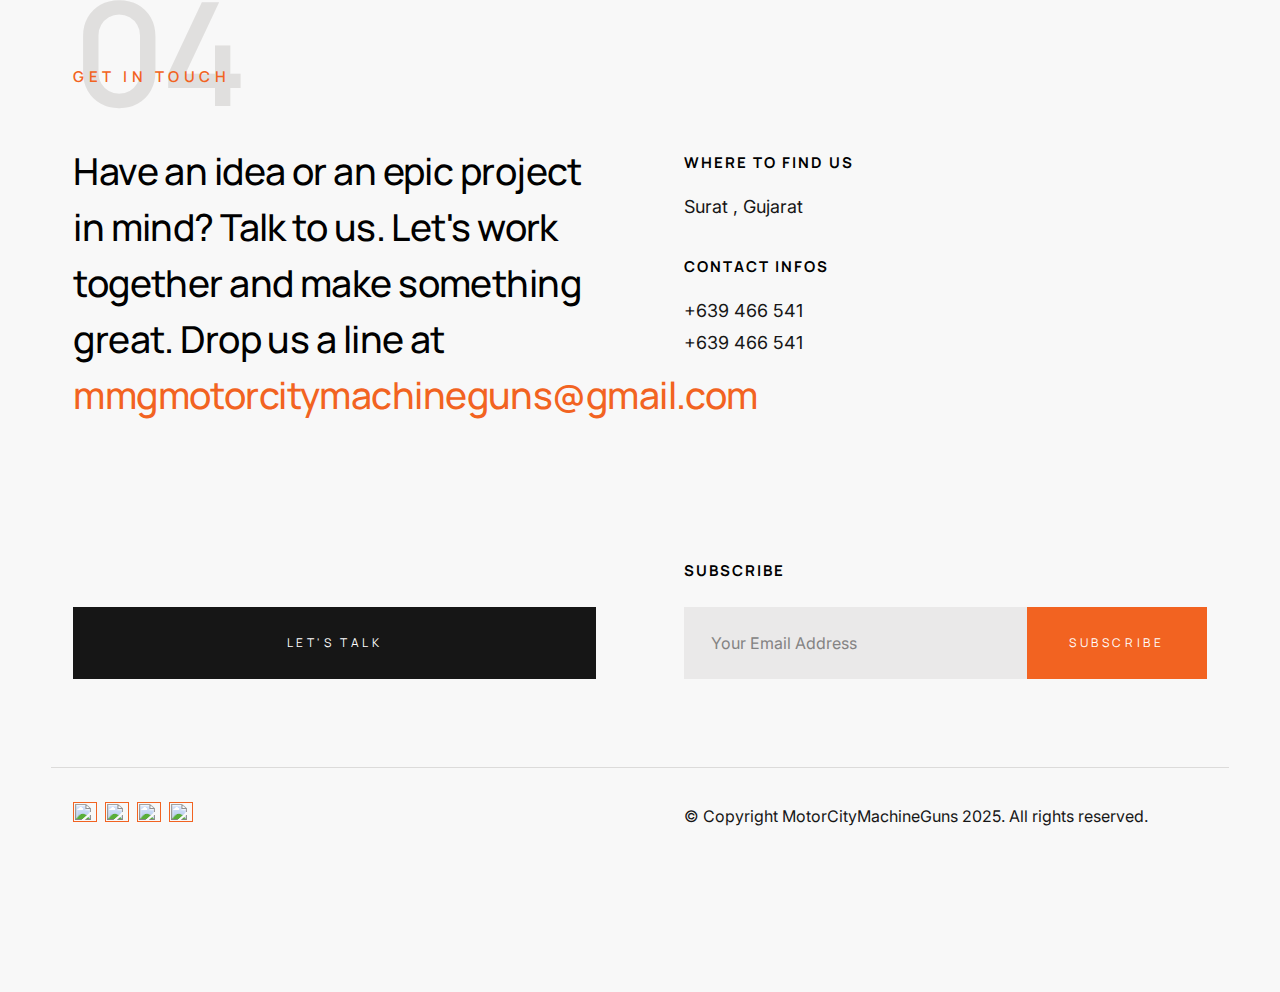
==== commit 00eb3476: "index_page" ====
--- a/index.html
+++ b/index.html
@@ -64,28 +64,28 @@
                         <li class="current"><a href="#intro" class="smoothscroll">Intro</a></li>
                         <li><a href="#about" class="smoothscroll">About</a></li>
                         <li>
-                            <a href="#team" class="smoothscroll">Our Team</a>
+                            <a href="pages/team.html" class="smoothscroll">Our Team</a>
                             <ul class="dropdown">
-                                <li><a href="#team-highlight">Team Members Highlight</a></li>
-                                <li><a href="#team-value-mission">Team Values & Mission</a></li>
+                                <li><a href="pages/team-highlight.html">Team Members Highlight</a></li>
+                                <li><a href="pages/team-value-mission.html">Team Values & Mission</a></li>
                                 <li><a href="#leaderboard">Team Leaderboard</a></li>
                             </ul>
                         </li>
                         <li>
-                            <a href="#folio" class="smoothscroll">Work</a>
+                            <a href="pages/work.html" class="smoothscroll">Work</a>
                             <ul class="dropdown">
-                                <li><a href="#achievements">Achievements</a></li>
-                                <li><a href="#next-hackathon">Next Hackathon</a></li>
-                                <li><a href="#journey">Our Journey</a></li>
-                                <li><a href="#future-goal">Future Goals</a></li>
-                                <li><a href="#success-stories">Success Stories</a></li>
+                                <li><a href="pages/Achievement.html">Achievements</a></li>
+                                <li><a href="pages/next_hackthon.html">Next Hackathon</a></li>
+                                <li><a href="pages/our_journey.html">Our Journey</a></li>
+                                <li><a href="pages/future_goals.html">Future Goals</a></li>
+                                <li><a href="pages/Success_Stories.html">Success Stories</a></li>
                             </ul>
                         </li>
                         <li>
                             <a href="#resources" class="smoothscroll">Resources</a>
                             <ul class="dropdown">
                                 <li><a href="#blog">Blog</a></li>
-                                <li><a href="#faq">FAQ</a></li>
+                                <li><a href="pages/FAQ.html">FAQ</a></li>
                                 <li><a href="#leetcode-tracker">LeetCode Tracker</a></li>
                                 <li><a href="#github-showcase">GitHub Showcase</a></li>
                                 <li><a href="#hackathon-wiki">Hackathon Wiki</a></li>
--- a/css/vendor.css
+++ b/css/vendor.css
@@ -0,0 +1,855 @@
+/* ===================================================================
+ * Mueller Third-party Stylesheets
+ * Template Ver. 1.0.0
+ * 06-21-2022
+ * -------------------------------------------------------------------
+ *
+ * TOC:
+ * 
+ * # PrismJS
+ * # Swiper
+ * # Basiclightbox
+ *
+ * ------------------------------------------------------------------- */
+
+/* ===================================================================
+ * # PrismJS 1.20.0
+ *   https://prismjs.com/download.html#themes=prism-okaidia&languages=markup+css+clike+javascript+markup-templating+php 
+ *   
+ *   okaidia theme for JavaScript, CSS and HTML
+ *   Loosely based on Monokai textmate theme by http://www.monokai.nl/
+ *   @author ocodia
+ * ------------------------------------------------------------------- */
+code[class*="language-"],
+pre[class*="language-"] {
+    color           : #f8f8f2;
+    background      : none;
+    text-shadow     : 0 1px rgba(0, 0, 0, 0.3);
+    font-family     : var(--font-mono);
+    font-size       : calc(var(--text-size) * 0.9444);
+    text-align      : left;
+    white-space     : pre;
+    word-spacing    : normal;
+    word-break      : normal;
+    word-wrap       : normal;
+    line-height     : var(--vspace-1);
+    -moz-tab-size   : 4;
+    -o-tab-size     : 4;
+    tab-size        : 4;
+    -webkit-hyphens : none;
+    -moz-hyphens    : none;
+    -ms-hyphens     : none;
+    hyphens         : none;
+}
+
+/* Code blocks */
+pre[class*="language-"] {
+    padding  : var(--vspace-0_5) 0 var(--vspace-1);
+    margin   : var(--vspace-1) 0;
+    overflow : auto;
+}
+
+:not(pre)>code[class*="language-"],
+pre[class*="language-"] {
+    background : #272822;
+}
+
+/* Inline code */
+:not(pre)>code[class*="language-"] {
+    padding     : .1em;
+    white-space : normal;
+}
+
+.token.comment,
+.token.prolog,
+.token.doctype,
+.token.cdata {
+    color : slategray;
+}
+
+.token.punctuation {
+    color : #f8f8f2;
+}
+
+.token.namespace {
+    opacity : .7;
+}
+
+.token.property,
+.token.tag,
+.token.constant,
+.token.symbol,
+.token.deleted {
+    color : #f92672;
+}
+
+.token.boolean,
+.token.number {
+    color : #ae81ff;
+}
+
+.token.selector,
+.token.attr-name,
+.token.string,
+.token.char,
+.token.builtin,
+.token.inserted {
+    color : #a6e22e;
+}
+
+.token.operator,
+.token.entity,
+.token.url,
+.language-css .token.string,
+.style .token.string,
+.token.variable {
+    color : #f8f8f2;
+}
+
+.token.atrule,
+.token.attr-value,
+.token.function,
+.token.class-name {
+    color : #e6db74;
+}
+
+.token.keyword {
+    color : #66d9ef;
+}
+
+.token.regex,
+.token.important {
+    color : #fd971f;
+}
+
+.token.important,
+.token.bold {
+    font-weight : bold;
+}
+
+.token.italic {
+    font-style : italic;
+}
+
+.token.entity {
+    cursor : help;
+}
+
+
+/* ===================================================================
+ * # Swiper 6.4.5
+ *   Most modern mobile touch slider and framework with hardware accelerated transitions
+ *   https://swiperjs.com
+ *
+ *   Copyright 2014-2020 Vladimir Kharlampidi
+ *
+ *   Released under the MIT License
+ *
+ *   Released on: December 18, 2020
+ * ------------------------------------------------------------------- */
+@font-face {
+    font-family : "swiper-icons";
+    src         : url("data:application/font-woff;charset=utf-8;base64, [base64]//wADZ2x5ZgAAAywAAADMAAAD2MHtryVoZWFkAAABbAAAADAAAAA2E2+eoWhoZWEAAAGcAAAAHwAAACQC9gDzaG10eAAAAigAAAAZAAAArgJkABFsb2NhAAAC0AAAAFoAAABaFQAUGG1heHAAAAG8AAAAHwAAACAAcABAbmFtZQAAA/gAAAE5AAACXvFdBwlwb3N0AAAFNAAAAGIAAACE5s74hXjaY2BkYGAAYpf5Hu/j+W2+MnAzMYDAzaX6QjD6/4//Bxj5GA8AuRwMYGkAPywL13jaY2BkYGA88P8Agx4j+/8fQDYfA1AEBWgDAIB2BOoAeNpjYGRgYNBh4GdgYgABEMnIABJzYNADCQAACWgAsQB42mNgYfzCOIGBlYGB0YcxjYGBwR1Kf2WQZGhhYGBiYGVmgAFGBiQQkOaawtDAoMBQxXjg/wEGPcYDDA4wNUA2CCgwsAAAO4EL6gAAeNpj2M0gyAACqxgGNWBkZ2D4/wMA+xkDdgAAAHjaY2BgYGaAYBkGRgYQiAHyGMF8FgYHIM3DwMHABGQrMOgyWDLEM1T9/w8UBfEMgLzE////P/5//f/V/xv+r4eaAAeMbAxwIUYmIMHEgKYAYjUcsDAwsLKxc3BycfPw8jEQA/[base64]/uznmfPFBNODM2K7MTQ45YEAZqGP81AmGGcF3iPqOop0r1SPTaTbVkfUe4HXj97wYE+yNwWYxwWu4v1ugWHgo3S1XdZEVqWM7ET0cfnLGxWfkgR42o2PvWrDMBSFj/IHLaF0zKjRgdiVMwScNRAoWUoH78Y2icB/yIY09An6AH2Bdu/UB+yxopYshQiEvnvu0dURgDt8QeC8PDw7Fpji3fEA4z/PEJ6YOB5hKh4dj3EvXhxPqH/SKUY3rJ7srZ4FZnh1PMAtPhwP6fl2PMJMPDgeQ4rY8YT6Gzao0eAEA409DuggmTnFnOcSCiEiLMgxCiTI6Cq5DZUd3Qmp10vO0LaLTd2cjN4fOumlc7lUYbSQcZFkutRG7g6JKZKy0RmdLY680CDnEJ+UMkpFFe1RN7nxdVpXrC4aTtnaurOnYercZg2YVmLN/d/gczfEimrE/fs/bOuq29Zmn8tloORaXgZgGa78yO9/cnXm2BpaGvq25Dv9S4E9+5SIc9PqupJKhYFSSl47+Qcr1mYNAAAAeNptw0cKwkAAAMDZJA8Q7OUJvkLsPfZ6zFVERPy8qHh2YER+3i/BP83vIBLLySsoKimrqKqpa2hp6+jq6RsYGhmbmJqZSy0sraxtbO3sHRydnEMU4uR6yx7JJXveP7WrDycAAAAAAAH//wACeNpjYGRgYOABYhkgZgJCZgZNBkYGLQZtIJsFLMYAAAw3ALgAeNolizEKgDAQBCchRbC2sFER0YD6qVQiBCv/H9ezGI6Z5XBAw8CBK/m5iQQVauVbXLnOrMZv2oLdKFa8Pjuru2hJzGabmOSLzNMzvutpB3N42mNgZGBg4GKQYzBhYMxJLMlj4GBgAYow/P/PAJJhLM6sSoWKfWCAAwDAjgbRAAB42mNgYGBkAIIbCZo5IPrmUn0hGA0AO8EFTQAA") format("woff");
+    font-weight : 400;
+    font-style  : normal;
+}
+
+:root {
+    --swiper-theme-color : #007aff;
+}
+
+.swiper-container {
+    margin-left  : auto;
+    margin-right : auto;
+    position     : relative;
+    overflow     : hidden;
+    list-style   : none;
+    padding      : 0;
+    /* Fix of Webkit flickering */
+    z-index      : 1;
+}
+
+.swiper-container-vertical>.swiper-wrapper {
+    flex-direction : column;
+}
+
+.swiper-wrapper {
+    position            : relative;
+    width               : 100%;
+    height              : 100%;
+    z-index             : 1;
+    display             : flex;
+    transition-property : transform;
+    box-sizing          : content-box;
+}
+
+.swiper-container-android .swiper-slide,
+.swiper-wrapper {
+    transform : translate3d(0px, 0, 0);
+}
+
+.swiper-container-multirow>.swiper-wrapper {
+    flex-wrap : wrap;
+}
+
+.swiper-container-multirow-column>.swiper-wrapper {
+    flex-wrap      : wrap;
+    flex-direction : column;
+}
+
+.swiper-container-free-mode>.swiper-wrapper {
+    transition-timing-function : ease-out;
+    margin                     : 0 auto;
+}
+
+.swiper-slide {
+    flex-shrink         : 0;
+    width               : 100%;
+    height              : 100%;
+    position            : relative;
+    transition-property : transform;
+}
+
+.swiper-slide-invisible-blank {
+    visibility : hidden;
+}
+
+/* Auto Height */
+.swiper-container-autoheight,
+.swiper-container-autoheight .swiper-slide {
+    height : auto;
+}
+
+.swiper-container-autoheight .swiper-wrapper {
+    align-items         : flex-start;
+    transition-property : transform, height;
+}
+
+/* 3D Effects */
+.swiper-container-3d {
+    perspective : 1200px;
+}
+
+.swiper-container-3d .swiper-wrapper,
+.swiper-container-3d .swiper-slide,
+.swiper-container-3d .swiper-slide-shadow-left,
+.swiper-container-3d .swiper-slide-shadow-right,
+.swiper-container-3d .swiper-slide-shadow-top,
+.swiper-container-3d .swiper-slide-shadow-bottom,
+.swiper-container-3d .swiper-cube-shadow {
+    transform-style : preserve-3d;
+}
+
+.swiper-container-3d .swiper-slide-shadow-left,
+.swiper-container-3d .swiper-slide-shadow-right,
+.swiper-container-3d .swiper-slide-shadow-top,
+.swiper-container-3d .swiper-slide-shadow-bottom {
+    position       : absolute;
+    left           : 0;
+    top            : 0;
+    width          : 100%;
+    height         : 100%;
+    pointer-events : none;
+    z-index        : 10;
+}
+
+.swiper-container-3d .swiper-slide-shadow-left {
+    background-image : linear-gradient(to left, rgba(0, 0, 0, 0.5), rgba(0, 0, 0, 0));
+}
+
+.swiper-container-3d .swiper-slide-shadow-right {
+    background-image : linear-gradient(to right, rgba(0, 0, 0, 0.5), rgba(0, 0, 0, 0));
+}
+
+.swiper-container-3d .swiper-slide-shadow-top {
+    background-image : linear-gradient(to top, rgba(0, 0, 0, 0.5), rgba(0, 0, 0, 0));
+}
+
+.swiper-container-3d .swiper-slide-shadow-bottom {
+    background-image : linear-gradient(to bottom, rgba(0, 0, 0, 0.5), rgba(0, 0, 0, 0));
+}
+
+/* CSS Mode */
+.swiper-container-css-mode>.swiper-wrapper {
+    overflow           : auto;
+    scrollbar-width    : none;
+    /* For Firefox */
+    -ms-overflow-style : none;
+    /* For Internet Explorer and Edge */
+}
+
+.swiper-container-css-mode>.swiper-wrapper::-webkit-scrollbar {
+    display : none;
+}
+
+.swiper-container-css-mode>.swiper-wrapper>.swiper-slide {
+    scroll-snap-align : start start;
+}
+
+.swiper-container-horizontal.swiper-container-css-mode>.swiper-wrapper {
+    scroll-snap-type : x mandatory;
+}
+
+.swiper-container-vertical.swiper-container-css-mode>.swiper-wrapper {
+    scroll-snap-type : y mandatory;
+}
+
+:root {
+    --swiper-navigation-size  : 44px;
+    /*
+    --swiper-navigation-color : var(--swiper-theme-color);
+    */
+}
+
+.swiper-button-prev,
+.swiper-button-next {
+    position        : absolute;
+    top             : 50%;
+    width           : calc(var(--swiper-navigation-size) / 44 * 27);
+    height          : var(--swiper-navigation-size);
+    margin-top      : calc(-1 * var(--swiper-navigation-size) / 2);
+    z-index         : 10;
+    cursor          : pointer;
+    display         : flex;
+    align-items     : center;
+    justify-content : center;
+    color           : var(--swiper-navigation-color, var(--swiper-theme-color));
+}
+
+.swiper-button-prev.swiper-button-disabled,
+.swiper-button-next.swiper-button-disabled {
+    opacity        : 0.35;
+    cursor         : auto;
+    pointer-events : none;
+}
+
+.swiper-button-prev:after,
+.swiper-button-next:after {
+    font-family    : swiper-icons;
+    font-size      : var(--swiper-navigation-size);
+    text-transform : none !important;
+    letter-spacing : 0;
+    text-transform : none;
+    font-variant   : initial;
+    line-height    : 1;
+}
+
+.swiper-button-prev,
+.swiper-container-rtl .swiper-button-next {
+    left  : 10px;
+    right : auto;
+}
+
+.swiper-button-prev:after,
+.swiper-container-rtl .swiper-button-next:after {
+    content : "prev";
+}
+
+.swiper-button-next,
+.swiper-container-rtl .swiper-button-prev {
+    right : 10px;
+    left  : auto;
+}
+
+.swiper-button-next:after,
+.swiper-container-rtl .swiper-button-prev:after {
+    content : "next";
+}
+
+.swiper-button-prev.swiper-button-white,
+.swiper-button-next.swiper-button-white {
+    --swiper-navigation-color : #ffffff;
+}
+
+.swiper-button-prev.swiper-button-black,
+.swiper-button-next.swiper-button-black {
+    --swiper-navigation-color : #000000;
+}
+
+.swiper-button-lock {
+    display : none;
+}
+
+:root {
+    /*
+    --swiper-pagination-color: var(--swiper-theme-color);
+    */
+}
+
+.swiper-pagination {
+    position   : absolute;
+    text-align : center;
+    transition : 300ms opacity;
+    transform  : translate3d(0, 0, 0);
+    z-index    : 10;
+}
+
+.swiper-pagination.swiper-pagination-hidden {
+    opacity : 0;
+}
+
+/* Common Styles */
+.swiper-pagination-fraction,
+.swiper-pagination-custom,
+.swiper-container-horizontal>.swiper-pagination-bullets {
+    bottom : 10px;
+    left   : 0;
+    width  : 100%;
+}
+
+/* Bullets */
+.swiper-pagination-bullets-dynamic {
+    overflow  : hidden;
+    font-size : 0;
+}
+
+.swiper-pagination-bullets-dynamic .swiper-pagination-bullet {
+    transform : scale(0.33);
+    position  : relative;
+}
+
+.swiper-pagination-bullets-dynamic .swiper-pagination-bullet-active {
+    transform : scale(1);
+}
+
+.swiper-pagination-bullets-dynamic .swiper-pagination-bullet-active-main {
+    transform : scale(1);
+}
+
+.swiper-pagination-bullets-dynamic .swiper-pagination-bullet-active-prev {
+    transform : scale(0.66);
+}
+
+.swiper-pagination-bullets-dynamic .swiper-pagination-bullet-active-prev-prev {
+    transform : scale(0.33);
+}
+
+.swiper-pagination-bullets-dynamic .swiper-pagination-bullet-active-next {
+    transform : scale(0.66);
+}
+
+.swiper-pagination-bullets-dynamic .swiper-pagination-bullet-active-next-next {
+    transform : scale(0.33);
+}
+
+.swiper-pagination-bullet {
+    width         : 8px;
+    height        : 8px;
+    display       : inline-block;
+    border-radius : 100%;
+    background    : #000;
+    opacity       : 0.2;
+}
+
+button.swiper-pagination-bullet {
+    border             : none;
+    margin             : 0;
+    padding            : 0;
+    box-shadow         : none;
+    -webkit-appearance : none;
+    -moz-appearance    : none;
+    appearance         : none;
+}
+
+.swiper-pagination-clickable .swiper-pagination-bullet {
+    cursor : pointer;
+}
+
+.swiper-pagination-bullet-active {
+    opacity    : 1;
+    background : var(--swiper-pagination-color, var(--swiper-theme-color));
+}
+
+.swiper-container-vertical>.swiper-pagination-bullets {
+    right     : 10px;
+    top       : 50%;
+    transform : translate3d(0px, -50%, 0);
+}
+
+.swiper-container-vertical>.swiper-pagination-bullets .swiper-pagination-bullet {
+    margin  : 6px 0;
+    display : block;
+}
+
+.swiper-container-vertical>.swiper-pagination-bullets.swiper-pagination-bullets-dynamic {
+    top       : 50%;
+    transform : translateY(-50%);
+    width     : 8px;
+}
+
+.swiper-container-vertical>.swiper-pagination-bullets.swiper-pagination-bullets-dynamic .swiper-pagination-bullet {
+    display    : inline-block;
+    transition : 200ms transform, 200ms top;
+}
+
+.swiper-container-horizontal>.swiper-pagination-bullets .swiper-pagination-bullet {
+    margin : 0 4px;
+}
+
+.swiper-container-horizontal>.swiper-pagination-bullets.swiper-pagination-bullets-dynamic {
+    left        : 50%;
+    transform   : translateX(-50%);
+    white-space : nowrap;
+}
+
+.swiper-container-horizontal>.swiper-pagination-bullets.swiper-pagination-bullets-dynamic .swiper-pagination-bullet {
+    transition : 200ms transform, 200ms left;
+}
+
+.swiper-container-horizontal.swiper-container-rtl>.swiper-pagination-bullets-dynamic .swiper-pagination-bullet {
+    transition : 200ms transform, 200ms right;
+}
+
+/* Progress */
+.swiper-pagination-progressbar {
+    background : rgba(0, 0, 0, 0.25);
+    position   : absolute;
+}
+
+.swiper-pagination-progressbar .swiper-pagination-progressbar-fill {
+    background       : var(--swiper-pagination-color, var(--swiper-theme-color));
+    position         : absolute;
+    left             : 0;
+    top              : 0;
+    width            : 100%;
+    height           : 100%;
+    transform        : scale(0);
+    transform-origin : left top;
+}
+
+.swiper-container-rtl .swiper-pagination-progressbar .swiper-pagination-progressbar-fill {
+    transform-origin : right top;
+}
+
+.swiper-container-horizontal>.swiper-pagination-progressbar,
+.swiper-container-vertical>.swiper-pagination-progressbar.swiper-pagination-progressbar-opposite {
+    width  : 100%;
+    height : 4px;
+    left   : 0;
+    top    : 0;
+}
+
+.swiper-container-vertical>.swiper-pagination-progressbar,
+.swiper-container-horizontal>.swiper-pagination-progressbar.swiper-pagination-progressbar-opposite {
+    width  : 4px;
+    height : 100%;
+    left   : 0;
+    top    : 0;
+}
+
+.swiper-pagination-white {
+    --swiper-pagination-color : #ffffff;
+}
+
+.swiper-pagination-black {
+    --swiper-pagination-color : #000000;
+}
+
+.swiper-pagination-lock {
+    display : none;
+}
+
+/* Scrollbar */
+.swiper-scrollbar {
+    border-radius    : 10px;
+    position         : relative;
+    -ms-touch-action : none;
+    background       : rgba(0, 0, 0, 0.1);
+}
+
+.swiper-container-horizontal>.swiper-scrollbar {
+    position : absolute;
+    left     : 1%;
+    bottom   : 3px;
+    z-index  : 50;
+    height   : 5px;
+    width    : 98%;
+}
+
+.swiper-container-vertical>.swiper-scrollbar {
+    position : absolute;
+    right    : 3px;
+    top      : 1%;
+    z-index  : 50;
+    width    : 5px;
+    height   : 98%;
+}
+
+.swiper-scrollbar-drag {
+    height        : 100%;
+    width         : 100%;
+    position      : relative;
+    background    : rgba(0, 0, 0, 0.5);
+    border-radius : 10px;
+    left          : 0;
+    top           : 0;
+}
+
+.swiper-scrollbar-cursor-drag {
+    cursor : move;
+}
+
+.swiper-scrollbar-lock {
+    display : none;
+}
+
+.swiper-zoom-container {
+    width           : 100%;
+    height          : 100%;
+    display         : flex;
+    justify-content : center;
+    align-items     : center;
+    text-align      : center;
+}
+
+.swiper-zoom-container>img,
+.swiper-zoom-container>svg,
+.swiper-zoom-container>canvas {
+    max-width  : 100%;
+    max-height : 100%;
+    object-fit : contain;
+}
+
+.swiper-slide-zoomed {
+    cursor : move;
+}
+
+/* Preloader */
+:root {
+    /*
+    --swiper-preloader-color: var(--swiper-theme-color);
+    */
+}
+
+.swiper-lazy-preloader {
+    width            : 42px;
+    height           : 42px;
+    position         : absolute;
+    left             : 50%;
+    top              : 50%;
+    margin-left      : -21px;
+    margin-top       : -21px;
+    z-index          : 10;
+    transform-origin : 50%;
+    animation        : swiper-preloader-spin 1s infinite linear;
+    box-sizing       : border-box;
+    border           : 4px solid var(--swiper-preloader-color, var(--swiper-theme-color));
+    border-radius    : 50%;
+    border-top-color : transparent;
+}
+
+.swiper-lazy-preloader-white {
+    --swiper-preloader-color : #fff;
+}
+
+.swiper-lazy-preloader-black {
+    --swiper-preloader-color : #000;
+}
+
+@keyframes swiper-preloader-spin {
+    100% {
+        transform : rotate(360deg);
+    }
+}
+
+/* a11y */
+.swiper-container .swiper-notification {
+    position       : absolute;
+    left           : 0;
+    top            : 0;
+    pointer-events : none;
+    opacity        : 0;
+    z-index        : -1000;
+}
+
+.swiper-container-fade.swiper-container-free-mode .swiper-slide {
+    transition-timing-function : ease-out;
+}
+
+.swiper-container-fade .swiper-slide {
+    pointer-events      : none;
+    transition-property : opacity;
+}
+
+.swiper-container-fade .swiper-slide .swiper-slide {
+    pointer-events : none;
+}
+
+.swiper-container-fade .swiper-slide-active,
+.swiper-container-fade .swiper-slide-active .swiper-slide-active {
+    pointer-events : auto;
+}
+
+.swiper-container-cube {
+    overflow : visible;
+}
+
+.swiper-container-cube .swiper-slide {
+    pointer-events              : none;
+    -webkit-backface-visibility : hidden;
+    backface-visibility         : hidden;
+    z-index                     : 1;
+    visibility                  : hidden;
+    transform-origin            : 0 0;
+    width                       : 100%;
+    height                      : 100%;
+}
+
+.swiper-container-cube .swiper-slide .swiper-slide {
+    pointer-events : none;
+}
+
+.swiper-container-cube.swiper-container-rtl .swiper-slide {
+    transform-origin : 100% 0;
+}
+
+.swiper-container-cube .swiper-slide-active,
+.swiper-container-cube .swiper-slide-active .swiper-slide-active {
+    pointer-events : auto;
+}
+
+.swiper-container-cube .swiper-slide-active,
+.swiper-container-cube .swiper-slide-next,
+.swiper-container-cube .swiper-slide-prev,
+.swiper-container-cube .swiper-slide-next+.swiper-slide {
+    pointer-events : auto;
+    visibility     : visible;
+}
+
+.swiper-container-cube .swiper-slide-shadow-top,
+.swiper-container-cube .swiper-slide-shadow-bottom,
+.swiper-container-cube .swiper-slide-shadow-left,
+.swiper-container-cube .swiper-slide-shadow-right {
+    z-index                     : 0;
+    -webkit-backface-visibility : hidden;
+    backface-visibility         : hidden;
+}
+
+.swiper-container-cube .swiper-cube-shadow {
+    position       : absolute;
+    left           : 0;
+    bottom         : 0px;
+    width          : 100%;
+    height         : 100%;
+    background     : #000;
+    opacity        : 0.6;
+    -webkit-filter : blur(50px);
+    filter         : blur(50px);
+    z-index        : 0;
+}
+
+.swiper-container-flip {
+    overflow : visible;
+}
+
+.swiper-container-flip .swiper-slide {
+    pointer-events              : none;
+    -webkit-backface-visibility : hidden;
+    backface-visibility         : hidden;
+    z-index                     : 1;
+}
+
+.swiper-container-flip .swiper-slide .swiper-slide {
+    pointer-events : none;
+}
+
+.swiper-container-flip .swiper-slide-active,
+.swiper-container-flip .swiper-slide-active .swiper-slide-active {
+    pointer-events : auto;
+}
+
+.swiper-container-flip .swiper-slide-shadow-top,
+.swiper-container-flip .swiper-slide-shadow-bottom,
+.swiper-container-flip .swiper-slide-shadow-left,
+.swiper-container-flip .swiper-slide-shadow-right {
+    z-index                     : 0;
+    -webkit-backface-visibility : hidden;
+    backface-visibility         : hidden;
+}
+
+
+/* ===================================================================
+ * # Basiclightbox
+ *
+ *
+ * ------------------------------------------------------------------- */
+.basicLightbox {
+    position        : fixed;
+    display         : flex;
+    justify-content : center;
+    align-items     : center;
+    top             : 0;
+    left            : 0;
+    width           : 100%;
+    height          : 100vh;
+    background      : var(--color-gray-19);
+    opacity         : 0.01;
+    transition      : opacity 0.4s ease;
+    z-index         : 1000;
+    will-change     : opacity;
+}
+
+.basicLightbox::after {
+    content             : "";
+    position            : absolute;
+    top                 : 1.6rem;
+    right               : 1.8rem;
+    width               : 2em;
+    height              : 2em;
+    background          : url(../images/icons/icon-close-2.svg);
+    background-position : center;
+    background-size     : 1.6rem 1.6rem;
+    background-repeat   : no-repeat;
+    cursor              : pointer;
+}
+
+.basicLightbox--visible {
+    opacity : 1;
+}
+
+.basicLightbox__placeholder {
+    max-width   : 100%;
+    transform   : scale(0.9);
+    transition  : all 0.4s ease;
+    z-index     : 1;
+    will-change : transform;
+    opacity     : 0;
+}
+
+.basicLightbox__placeholder>iframe:first-child:last-child,
+.basicLightbox__placeholder>img:first-child:last-child,
+.basicLightbox__placeholder>video:first-child:last-child {
+    display    : block;
+    position   : absolute;
+    top        : 0;
+    right      : 0;
+    bottom     : 0;
+    left       : 0;
+    margin     : auto;
+    max-width  : 95%;
+    max-height : 95%;
+}
+
+.basicLightbox__placeholder>iframe:first-child:last-child,
+.basicLightbox__placeholder>video:first-child:last-child {
+    pointer-events : auto;
+}
+
+.basicLightbox__placeholder>img:first-child:last-child,
+.basicLightbox__placeholder>video:first-child:last-child {
+    width  : auto;
+    height : auto;
+}
+
+.basicLightbox--iframe .basicLightbox__placeholder,
+.basicLightbox--img .basicLightbox__placeholder,
+.basicLightbox--video .basicLightbox__placeholder {
+    width          : 100%;
+    height         : 100%;
+    pointer-events : none;
+}
+
+.basicLightbox--visible .basicLightbox__placeholder {
+    transform : scale(1);
+    opacity   : 1;
+}--- a/css/styles.css
+++ b/css/styles.css
@@ -0,0 +1,4663 @@
+@charset "UTF-8";
+/* =================================================================== 
+ * Mueller Main Stylesheet
+ * Template Ver. 1.0.0
+ * 06-21-2022
+ * ------------------------------------------------------------------
+ *
+ * TOC:
+ *
+ * # SETTINGS
+ *      ## fonts 
+ *      ## colors
+ *      ## spacing and typescale
+ *      ## grid variables
+ * # NORMALIZE
+ * # BASE SETUP
+ * # GRID
+ *      ## large screen devices
+ *      ## medium screen devices 
+ *      ## tablet devices 
+ *      ## mobile devices 
+ *      ## small screen devices
+ *      ## additional column stackpoints
+ * # UTILITY CLASSES
+ * # TYPOGRAPHY
+ *      ## base type styles
+ *      ## additional typography & helper classes
+ *      ## lists
+ *      ## spacing
+ * # PRELOADER
+ *      ## page loaded
+ * # FORM
+ *      ## style placeholder text
+ *      ## change autocomplete styles in Chrome
+ * # BUTTONS
+ * # TABLE
+ * # COMPONENTS
+ *      ## pagination
+ *      ## alert box 
+ *      ## skillbars
+ *      ## stats tabs
+ * # PROJECT-WIDE SHARED STYLES
+ *      ## theme-specific typography classes
+ *      ## media classes
+ *      ## section header
+ *      ## list block
+ *      ## swiper overrides
+ * # PAGE WRAP
+ * # SITE HEADER
+ *      ## logo
+ *      ## main navigation
+ *      ## header social
+ *      ## mobile menu toggle
+ * # INTRO
+ *      ## intro background
+ *      ## intro content
+ *      ## intro scroll down
+ *      ## intro transitions
+ * # ABOUT
+ * # SERVICES
+ * # PORTFOLIO
+ *      ## bricks masonry 
+ *      ## masonry entries 
+ *      ## modal popup
+ * # CLIENTS
+ * # TESTIMONIALS
+ *      ## testimonial slider 
+ * # FOOTER
+ *      ## contact btn
+ *      ## subscription form
+ *      ## footer social
+ *      ## copyright
+ *      ## go top
+ *
+ * ------------------------------------------------------------------ */
+
+
+/* ===================================================================
+ * # SETTINGS
+ *
+ *
+ * ------------------------------------------------------------------- */
+
+/* ------------------------------------------------------------------- 
+ * ## fonts 
+ * ------------------------------------------------------------------- */
+@import url("https://fonts.googleapis.com/css2?family=Inter:wght@300;400;500;600;700&family=Manrope:wght@500;600;700&display=swap");
+
+:root {
+    --font-1    : "Inter", sans-serif;
+    --font-2    : "Manrope", sans-serif;
+
+    /* monospace
+     */
+    --font-mono : Consolas, "Andale Mono", Courier, "Courier New", monospace;
+}
+
+/* ------------------------------------------------------------------- 
+ * ## colors
+ * ------------------------------------------------------------------- */
+:root {
+
+    /* color-1(#f26522)
+     * color-2(#035d5c)
+     */
+    --color-1                      : hsla(19, 89%, 54%, 1);
+    --color-2                      : hsla(179, 94%, 19%, 1);
+
+    /* theme color variations
+     */
+    --color-1-lightest             : hsla(19, 89%, 84%, 1);
+    --color-1-lighter              : hsla(19, 89%, 74%, 1);
+    --color-1-light                : hsla(19, 89%, 64%, 1);
+    --color-1-dark                 : hsla(19, 89%, 44%, 1);
+    --color-1-darker               : hsla(19, 89%, 34%, 1);
+    --color-1-darkest              : hsla(19, 89%, 24%, 1);
+    --color-2-lightest             : hsla(179, 94%, 49%, 1);
+    --color-2-lighter              : hsla(179, 94%, 39%, 1);
+    --color-2-light                : hsla(179, 94%, 29%, 1);
+    --color-2-dark                 : hsla(179, 94%, 9%, 1);
+    --color-2-darker               : hsla(179, 94%, 1%, 1);
+
+    /* feedback colors
+     * color-error(#ffd1d2), color-success(#c8e675), 
+     * color-info(#d7ecfb), color-notice(#fff099)
+     */
+    --color-error                  : hsla(359, 100%, 91%, 1);
+    --color-success                : hsla(76, 69%, 68%, 1);
+    --color-info                   : hsla(205, 82%, 91%, 1);
+    --color-notice                 : hsla(51, 100%, 80%, 1);
+    --color-error-content          : hsla(359, 50%, 50%, 1);
+    --color-success-content        : hsla(76, 29%, 28%, 1);
+    --color-info-content           : hsla(205, 32%, 31%, 1);
+    --color-notice-content         : hsla(51, 30%, 30%, 1);
+
+    /* shades 
+     * generated using 
+     * Tint & Shade Generator 
+     * (https://maketintsandshades.com/)
+     */
+    --color-black                  : #000000;
+    --color-gray-19                : #161616;
+    --color-gray-18                : #2c2c2c;
+    --color-gray-17                : #424241;
+    --color-gray-16                : #585857;
+    --color-gray-15                : #6e6e6d;
+    --color-gray-14                : #848383;
+    --color-gray-13                : #9a9999;
+    --color-gray-12                : #b0afae;
+    --color-gray-11                : #c6c5c4;
+    --color-gray-10                : #dcdbda;
+    --color-gray-9                 : #e0dfde;
+    --color-gray-8                 : #e3e2e1;
+    --color-gray-7                 : #e7e6e5;
+    --color-gray-6                 : #eae9e9;
+    --color-gray-5                 : #eeeded;
+    --color-gray-4                 : #f1f1f0;
+    --color-gray-3                 : #f5f4f4;
+    --color-gray-2                 : #f8f8f8;
+    --color-gray-1                 : #fcfbfb;
+    --color-white                  : #ffffff;
+
+    /* text
+     */
+    --color-text                   : var(--color-gray-19);
+    --color-text-dark              : var(--color-black);
+    --color-text-light             : var(--color-gray-14);
+    --color-placeholder            : var(--color-gray-14);
+
+    /* buttons
+     */
+    --color-btn                    : var(--color-gray-6);
+    --color-btn-text               : var(--color-black);
+    --color-btn-hover              : var(--color-gray-8);
+    --color-btn-hover-text         : var(--color-gray-19);
+    --color-btn-primary            : var(--color-1);
+    --color-btn-primary-text       : var(--color-white);
+    --color-btn-primary-hover      : var(--color-gray-19);
+    --color-btn-primary-hover-text : var(--color-white);
+    --color-btn-stroke             : var(--color-gray-19);
+    --color-btn-stroke-text        : var(--color-gray-19);
+    --color-btn-stroke-hover       : var(--color-gray-19);
+    --color-btn-stroke-hover-text  : var(--color-white);
+
+    /* preloader
+     */
+    --color-preloader-bg           : var(--color-gray-19);
+    --color-loader                 : white;
+    --color-loader-light           : rgba(255, 255, 255, 0.1);
+
+    /* others
+     */
+    --color-body                   : white;
+    --color-border                 : rgba(0, 0, 0, .08);
+    --border-radius                : 3px;
+}
+
+/* ------------------------------------------------------------------- 
+ * ## spacing and typescale
+ * ------------------------------------------------------------------- */
+:root {
+
+    /* spacing
+     * base font size: 18px 
+     * vertical space unit : 32px
+     */
+    --base-size        : 62.5%;
+    --multiplier       : 1;
+    --base-font-size   : calc(1.8rem * var(--multiplier));
+    --space            : calc(3.2rem * var(--multiplier));
+
+    /* vertical spacing 
+     */
+    --vspace-0_125     : calc(0.125 * var(--space));
+    --vspace-0_25      : calc(0.25 * var(--space));
+    --vspace-0_375     : calc(0.375 * var(--space));
+    --vspace-0_5       : calc(0.5 * var(--space));
+    --vspace-0_625     : calc(0.625 * var(--space));
+    --vspace-0_75      : calc(0.75 * var(--space));
+    --vspace-0_875     : calc(0.875 * var(--space));
+    --vspace-1         : calc(var(--space));
+    --vspace-1_25      : calc(1.25 * var(--space));
+    --vspace-1_5       : calc(1.5 * var(--space));
+    --vspace-1_75      : calc(1.75 * var(--space));
+    --vspace-2         : calc(2 * var(--space));
+    --vspace-2_5       : calc(2.5 * var(--space));
+    --vspace-3         : calc(3 * var(--space));
+    --vspace-3_5       : calc(3.5 * var(--space));
+    --vspace-4         : calc(4 * var(--space));
+    --vspace-4_5       : calc(4.5 * var(--space));
+    --vspace-5         : calc(5 * var(--space));
+
+    /* type scale
+     * ratio 1:2 | base: 18px
+     * -------------------------------------------------------
+     *
+     * --text-display-3 = (77.40px)
+     * --text-display-2 = (64.50px)
+     * --text-display-1 = (53.75px)
+     * --text-xxxl      = (44.79px)
+     * --text-xxl       = (37.32px)
+     * --text-xl        = (31.10px)
+     * --text-lg        = (25.92px)
+     * --text-md        = (21.60px)
+     * --text-size      = (18.00px) BASE
+     * --text-sm        = (15.00px)
+     * --text-xs        = (12.50px)
+     *
+     * ---------------------------------------------------------
+     */
+    --text-scale-ratio : 1.2;
+    --text-size        : var(--base-font-size);
+    --text-xs          : calc((var(--text-size) / var(--text-scale-ratio)) / var(--text-scale-ratio));
+    --text-sm          : calc(var(--text-xs) * var(--text-scale-ratio));
+    --text-md          : calc(var(--text-sm) * var(--text-scale-ratio) * var(--text-scale-ratio));
+    --text-lg          : calc(var(--text-md) * var(--text-scale-ratio));
+    --text-xl          : calc(var(--text-lg) * var(--text-scale-ratio));
+    --text-xxl         : calc(var(--text-xl) * var(--text-scale-ratio));
+    --text-xxxl        : calc(var(--text-xxl) * var(--text-scale-ratio));
+    --text-display-1   : calc(var(--text-xxxl) * var(--text-scale-ratio));
+    --text-display-2   : calc(var(--text-display-1) * var(--text-scale-ratio));
+    --text-display-3   : calc(var(--text-display-2) * var(--text-scale-ratio));
+
+    /* default button height
+     */
+    --vspace-btn       : var(--vspace-2);
+}
+
+/* on mobile devices below 600px, change the value of '--multiplier' 
+ * to adjust the values of base font size and vertical space unit.
+ */
+@media screen and (max-width: 600px) {
+    :root {
+        --multiplier : .9375;
+    }
+}
+
+/* ------------------------------------------------------------------- 
+ * ## grid variables
+ * ------------------------------------------------------------------- */
+:root {
+
+    /* widths for rows and containers
+     */
+    --width-full     : 100%;
+    --width-max      : 1180px;
+    --width-wide     : 1400px;
+    --width-wider    : 1600px;
+    --width-widest   : 1800px;
+    --width-narrow   : 1000px;
+    --width-narrower : 800px;
+    --width-grid-max : var(--width-max);
+
+    /* gutter
+     */
+    --gutter         : 2.2rem;
+}
+
+/* on medium screen devices
+ */
+@media screen and (max-width: 1200px) {
+    :root {
+        --gutter : 2rem;
+    }
+}
+
+/* on mobile devices
+ */
+@media screen and (max-width: 600px) {
+    :root {
+        --gutter : 1rem;
+    }
+}
+
+
+/* ====================================================================
+ * # NORMALIZE
+ *
+ *
+ * --------------------------------------------------------------------
+ * normalize.css v8.0.1 | MIT License |
+ * github.com/necolas/normalize.css
+ * -------------------------------------------------------------------- */
+html {
+    line-height              : 1.15;
+    -webkit-text-size-adjust : 100%;
+}
+
+body {
+    margin : 0;
+}
+
+main {
+    display : block;
+}
+
+h1 {
+    font-size : 2em;
+    margin    : 0.67em 0;
+}
+
+hr {
+    box-sizing : content-box;
+    height     : 0;
+    overflow   : visible;
+}
+
+pre {
+    font-family : monospace, monospace;
+    font-size   : 1em;
+}
+
+a {
+    background-color : transparent;
+}
+
+abbr[title] {
+    border-bottom   : none;
+    text-decoration : underline;
+    text-decoration : underline dotted;
+}
+
+b,
+strong {
+    font-weight : bolder;
+}
+
+code,
+kbd,
+samp {
+    font-family : monospace, monospace;
+    font-size   : 1em;
+}
+
+small {
+    font-size : 80%;
+}
+
+sub,
+sup {
+    font-size      : 75%;
+    line-height    : 0;
+    position       : relative;
+    vertical-align : baseline;
+}
+
+sub {
+    bottom : -0.25em;
+}
+
+sup {
+    top : -0.5em;
+}
+
+img {
+    border-style : none;
+}
+
+button,
+input,
+optgroup,
+select,
+textarea {
+    font-family : inherit;
+    font-size   : 100%;
+    line-height : 1.15;
+    margin      : 0;
+}
+
+button,
+input {
+    overflow : visible;
+}
+
+button,
+select {
+    text-transform : none;
+}
+
+button,
+[type="button"],
+[type="reset"],
+[type="submit"] {
+    -webkit-appearance : button;
+}
+
+button::-moz-focus-inner,
+[type="button"]::-moz-focus-inner,
+[type="reset"]::-moz-focus-inner,
+[type="submit"]::-moz-focus-inner {
+    border-style : none;
+    padding      : 0;
+}
+
+button:-moz-focusring,
+[type="button"]:-moz-focusring,
+[type="reset"]:-moz-focusring,
+[type="submit"]:-moz-focusring {
+    outline : 1px dotted ButtonText;
+}
+
+fieldset {
+    padding : 0.35em 0.75em 0.625em;
+}
+
+legend {
+    box-sizing  : border-box;
+    color       : inherit;
+    display     : table;
+    max-width   : 100%;
+    padding     : 0;
+    white-space : normal;
+}
+
+progress {
+    vertical-align : baseline;
+}
+
+textarea {
+    overflow : auto;
+}
+
+[type="checkbox"],
+[type="radio"] {
+    box-sizing : border-box;
+    padding    : 0;
+}
+
+[type="number"]::-webkit-inner-spin-button,
+[type="number"]::-webkit-outer-spin-button {
+    height : auto;
+}
+
+[type="search"] {
+    -webkit-appearance : textfield;
+    outline-offset     : -2px;
+}
+
+[type="search"]::-webkit-search-decoration {
+    -webkit-appearance : none;
+}
+
+::-webkit-file-upload-button {
+    -webkit-appearance : button;
+    font               : inherit;
+}
+
+details {
+    display : block;
+}
+
+summary {
+    display : list-item;
+}
+
+template {
+    display : none;
+}
+
+[hidden] {
+    display : none;
+}
+
+
+/* ===================================================================
+ * # BASE SETUP
+ *
+ *
+ * ------------------------------------------------------------------- */
+html {
+    font-size  : var(--base-size);
+    box-sizing : border-box;
+}
+
+*,
+*::before,
+*::after {
+    box-sizing : inherit;
+}
+
+html,
+body {
+    height : 100%;
+}
+
+body {
+    background-color            : var(--color-body);
+    -webkit-overflow-scrolling  : touch;
+    -webkit-text-size-adjust    : 100%;
+    -webkit-tap-highlight-color : rgba(0, 0, 0, 0);
+    -webkit-font-smoothing      : antialiased;
+    -moz-osx-font-smoothing     : grayscale;
+}
+
+p {
+    font-size      : inherit;
+    text-rendering : optimizeLegibility;
+}
+
+a {
+    text-decoration : none;
+}
+
+svg,
+img,
+video {
+    max-width : 100%;
+    height    : auto;
+}
+
+pre {
+    overflow : auto;
+}
+
+div,
+dl,
+dt,
+dd,
+ul,
+ol,
+li,
+h1,
+h2,
+h3,
+h4,
+h5,
+h6,
+pre,
+form,
+p,
+blockquote,
+th,
+td {
+    margin  : 0;
+    padding : 0;
+}
+
+input[type="email"],
+input[type="number"],
+input[type="search"],
+input[type="text"],
+input[type="tel"],
+input[type="url"],
+input[type="password"],
+textarea {
+    -webkit-appearance : none;
+    -moz-appearance    : none;
+    appearance         : none;
+}
+
+
+/* ===================================================================
+ * # GRID v4.0.0
+ *
+ *
+ *   -----------------------------------------------------------------
+ * - Grid breakpoints are based on MAXIMUM WIDTH media queries, 
+ *   meaning they apply to that one breakpoint and ALL THOSE BELOW IT.
+ * - Grid columns without a specified width will automatically layout 
+ *   as equal width columns.
+ *
+ * - BLOCK GRID columns(columns inside BLOCK GRID containers) are 
+ *   equally-sized columns define at parent/row level. 
+ *   A BLOCK GRID container's class attribute value begins with "block-".
+ *
+ * ------------------------------------------------------------------- */
+
+/* row 
+ */
+.row {
+    width     : 92%;
+    max-width : var(--width-grid-max);
+    margin    : 0 auto;
+    display   : flex;
+    flex-flow : row wrap;
+}
+
+.row .row {
+    width        : auto;
+    max-width    : none;
+    margin-left  : calc(var(--gutter) * -1);
+    margin-right : calc(var(--gutter) * -1);
+}
+
+/* column
+ */
+.column {
+    display : block;
+    flex    : 1 1 0%;
+    padding : 0 var(--gutter);
+}
+
+.collapse>.column,
+.column.collapse {
+    padding : 0;
+}
+
+/* row utility classes
+ */
+.row.row-wrap {
+    flex-wrap : wrap;
+}
+
+.row.row-nowrap {
+    flex-wrap : nowrap;
+}
+
+.row.row-y-top {
+    align-items : flex-start;
+}
+
+.row.row-y-bottom {
+    align-items : flex-end;
+}
+
+.row.row-y-center {
+    align-items : center;
+}
+
+.row.row-stretch {
+    align-items : stretch;
+}
+
+.row.row-baseline {
+    align-items : baseline;
+}
+
+.row.row-x-left {
+    justify-content : flex-start;
+}
+
+.row.row-x-right {
+    justify-content : flex-end;
+}
+
+.row.row-x-center {
+    justify-content : center;
+}
+
+/* --------------------------------------------------------------------
+ * ## large screen devices 
+ * -------------------------------------------------------------------- */
+.lg-1 {
+    flex  : none;
+    width : 8.33333%;
+}
+
+.lg-2 {
+    flex  : none;
+    width : 16.66667%;
+}
+
+.lg-3 {
+    flex  : none;
+    width : 25%;
+}
+
+.lg-4 {
+    flex  : none;
+    width : 33.33333%;
+}
+
+.lg-5 {
+    flex  : none;
+    width : 41.66667%;
+}
+
+.lg-6 {
+    flex  : none;
+    width : 50%;
+}
+
+.lg-7 {
+    flex  : none;
+    width : 58.33333%;
+}
+
+.lg-8 {
+    flex  : none;
+    width : 66.66667%;
+}
+
+.lg-9 {
+    flex  : none;
+    width : 75%;
+}
+
+.lg-10 {
+    flex  : none;
+    width : 83.33333%;
+}
+
+.lg-11 {
+    flex  : none;
+    width : 91.66667%;
+}
+
+.lg-12 {
+    flex  : none;
+    width : 100%;
+}
+
+.block-lg-one-eight>.column {
+    flex  : none;
+    width : 12.5%;
+}
+
+.block-lg-one-sixth>.column {
+    flex  : none;
+    width : 16.66667%;
+}
+
+.block-lg-one-fifth>.column {
+    flex  : none;
+    width : 20%;
+}
+
+.block-lg-one-fourth>.column {
+    flex  : none;
+    width : 25%;
+}
+
+.block-lg-one-third>.column {
+    flex  : none;
+    width : 33.33333%;
+}
+
+.block-lg-one-half>.column {
+    flex  : none;
+    width : 50%;
+}
+
+.block-lg-whole>.column {
+    flex  : none;
+    width : 100%;
+}
+
+/* --------------------------------------------------------------------
+ * ## medium screen devices 
+ * -------------------------------------------------------------------- */
+@media screen and (max-width: 1200px) {
+    .md-1 {
+        flex  : none;
+        width : 8.33333%;
+    }
+
+    .md-2 {
+        flex  : none;
+        width : 16.66667%;
+    }
+
+    .md-3 {
+        flex  : none;
+        width : 25%;
+    }
+
+    .md-4 {
+        flex  : none;
+        width : 33.33333%;
+    }
+
+    .md-5 {
+        flex  : none;
+        width : 41.66667%;
+    }
+
+    .md-6 {
+        flex  : none;
+        width : 50%;
+    }
+
+    .md-7 {
+        flex  : none;
+        width : 58.33333%;
+    }
+
+    .md-8 {
+        flex  : none;
+        width : 66.66667%;
+    }
+
+    .md-9 {
+        flex  : none;
+        width : 75%;
+    }
+
+    .md-10 {
+        flex  : none;
+        width : 83.33333%;
+    }
+
+    .md-11 {
+        flex  : none;
+        width : 91.66667%;
+    }
+
+    .md-12 {
+        flex  : none;
+        width : 100%;
+    }
+
+    .block-md-one-eight>.column {
+        flex  : none;
+        width : 12.5%;
+    }
+
+    .block-md-one-sixth>.column {
+        flex  : none;
+        width : 16.66667%;
+    }
+
+    .block-md-one-fifth>.column {
+        flex  : none;
+        width : 20%;
+    }
+
+    .block-md-one-fourth>.column {
+        flex  : none;
+        width : 25%;
+    }
+
+    .block-md-one-third>.column {
+        flex  : none;
+        width : 33.33333%;
+    }
+
+    .block-md-one-half>.column {
+        flex  : none;
+        width : 50%;
+    }
+
+    .block-md-whole>.column {
+        flex  : none;
+        width : 100%;
+    }
+
+    .hide-on-md {
+        display : none;
+    }
+}
+
+/* --------------------------------------------------------------------
+ * ## tablet devices 
+ * -------------------------------------------------------------------- */
+@media screen and (max-width: 800px) {
+    .tab-1 {
+        flex  : none;
+        width : 8.33333%;
+    }
+
+    .tab-2 {
+        flex  : none;
+        width : 16.66667%;
+    }
+
+    .tab-3 {
+        flex  : none;
+        width : 25%;
+    }
+
+    .tab-4 {
+        flex  : none;
+        width : 33.33333%;
+    }
+
+    .tab-5 {
+        flex  : none;
+        width : 41.66667%;
+    }
+
+    .tab-6 {
+        flex  : none;
+        width : 50%;
+    }
+
+    .tab-7 {
+        flex  : none;
+        width : 58.33333%;
+    }
+
+    .tab-8 {
+        flex  : none;
+        width : 66.66667%;
+    }
+
+    .tab-9 {
+        flex  : none;
+        width : 75%;
+    }
+
+    .tab-10 {
+        flex  : none;
+        width : 83.33333%;
+    }
+
+    .tab-11 {
+        flex  : none;
+        width : 91.66667%;
+    }
+
+    .tab-12 {
+        flex  : none;
+        width : 100%;
+    }
+
+    .block-tab-one-eight>.column {
+        flex  : none;
+        width : 12.5%;
+    }
+
+    .block-tab-one-sixth>.column {
+        flex  : none;
+        width : 16.66667%;
+    }
+
+    .block-tab-one-fifth>.column {
+        flex  : none;
+        width : 20%;
+    }
+
+    .block-tab-one-fourth>.column {
+        flex  : none;
+        width : 25%;
+    }
+
+    .block-tab-one-third>.column {
+        flex  : none;
+        width : 33.33333%;
+    }
+
+    .block-tab-one-half>.column {
+        flex  : none;
+        width : 50%;
+    }
+
+    .block-tab-whole>.column {
+        flex  : none;
+        width : 100%;
+    }
+
+    .hide-on-tab {
+        display : none;
+    }
+}
+
+/* --------------------------------------------------------------------
+ * ## mobile devices 
+ * -------------------------------------------------------------------- */
+@media screen and (max-width: 600px) {
+    .row {
+        width         : 100%;
+        padding-left  : 6vw;
+        padding-right : 6vw;
+    }
+
+    .row .row {
+        padding-left  : 0;
+        padding-right : 0;
+    }
+
+    .mob-1 {
+        flex  : none;
+        width : 8.33333%;
+    }
+
+    .mob-2 {
+        flex  : none;
+        width : 16.66667%;
+    }
+
+    .mob-3 {
+        flex  : none;
+        width : 25%;
+    }
+
+    .mob-4 {
+        flex  : none;
+        width : 33.33333%;
+    }
+
+    .mob-5 {
+        flex  : none;
+        width : 41.66667%;
+    }
+
+    .mob-6 {
+        flex  : none;
+        width : 50%;
+    }
+
+    .mob-7 {
+        flex  : none;
+        width : 58.33333%;
+    }
+
+    .mob-8 {
+        flex  : none;
+        width : 66.66667%;
+    }
+
+    .mob-9 {
+        flex  : none;
+        width : 75%;
+    }
+
+    .mob-10 {
+        flex  : none;
+        width : 83.33333%;
+    }
+
+    .mob-11 {
+        flex  : none;
+        width : 91.66667%;
+    }
+
+    .mob-12 {
+        flex  : none;
+        width : 100%;
+    }
+
+    .block-mob-one-eight>.column {
+        flex  : none;
+        width : 12.5%;
+    }
+
+    .block-mob-one-sixth>.column {
+        flex  : none;
+        width : 16.66667%;
+    }
+
+    .block-mob-one-fifth>.column {
+        flex  : none;
+        width : 20%;
+    }
+
+    .block-mob-one-fourth>.column {
+        flex  : none;
+        width : 25%;
+    }
+
+    .block-mob-one-third>.column {
+        flex  : none;
+        width : 33.33333%;
+    }
+
+    .block-mob-one-half>.column {
+        flex  : none;
+        width : 50%;
+    }
+
+    .block-mob-whole>.column {
+        flex  : none;
+        width : 100%;
+    }
+
+    .hide-on-mob {
+        display : none;
+    }
+}
+
+/* --------------------------------------------------------------------
+ * ## small screen devices 
+ * --------------------------------------------------------------------*/
+
+/* stack columns on small screen devices
+ */
+@media screen and (max-width: 400px) {
+    .row .row {
+        margin-left  : 0;
+        margin-right : 0;
+    }
+
+    .block-stack>.column,
+    .column {
+        flex         : none;
+        width        : 100%;
+        margin-left  : 0;
+        margin-right : 0;
+        padding      : 0;
+    }
+
+    .hide-on-sm {
+        display : none;
+    }
+}
+
+/* --------------------------------------------------------------------
+ * ## additional column stackpoints 
+ * -------------------------------------------------------------------- */
+@media screen and (max-width: 1100px) {
+
+    .stack-on-1100,
+    .block-stack-on-1100>.column {
+        flex         : none;
+        width        : 100%;
+        margin-left  : 0;
+        margin-right : 0;
+    }
+}
+
+@media screen and (max-width: 1000px) {
+
+    .stack-on-1000,
+    .block-stack-on-1000>.column {
+        flex         : none;
+        width        : 100%;
+        margin-left  : 0;
+        margin-right : 0;
+    }
+}
+
+@media screen and (max-width: 900px) {
+
+    .stack-on-900,
+    .block-stack-on-900>.column {
+        flex         : none;
+        width        : 100%;
+        margin-left  : 0;
+        margin-right : 0;
+    }
+}
+
+@media screen and (max-width: 700px) {
+
+    .stack-on-700,
+    .block-stack-on-700>.column {
+        flex         : none;
+        width        : 100%;
+        margin-left  : 0;
+        margin-right : 0;
+    }
+}
+
+@media screen and (max-width: 500px) {
+
+    .stack-on-500,
+    .block-stack-on-500>.column {
+        flex         : none;
+        width        : 100%;
+        margin-left  : 0;
+        margin-right : 0;
+    }
+}
+
+
+/* ===================================================================
+ * # UTILITY CLASSES
+ *
+ *
+ * ------------------------------------------------------------------- */
+
+/* flex item alignment classes
+ */
+.u-flexitem-center {
+    margin     : auto;
+    align-self : center;
+}
+
+.u-flexitem-left {
+    margin-right : auto;
+    align-self   : center;
+}
+
+.u-flexitem-right {
+    margin-left : auto;
+    align-self  : center;
+}
+
+.u-flexitem-x-center {
+    margin-right : auto;
+    margin-left  : auto;
+}
+
+.u-flexitem-x-left {
+    margin-right : auto;
+}
+
+.u-flexitem-x-right {
+    margin-left : auto;
+}
+
+.u-flexitem-y-center {
+    align-self : center;
+}
+
+.u-flexitem-y-top {
+    align-self : flex-start;
+}
+
+.u-flexitem-y-bottom {
+    align-self : flex-end;
+}
+
+/* misc helper classes
+ */
+.u-screen-reader-text {
+    clip      : rect(1px, 1px, 1px, 1px);
+    clip-path : inset(50%);
+    height    : 1px;
+    width     : 1px;
+    margin    : -1px;
+    overflow  : hidden;
+    padding   : 0;
+    border    : 0;
+    position  : absolute;
+    word-wrap : normal !important;
+}
+
+.u-clearfix:after {
+    content : "";
+    display : table;
+    clear   : both;
+}
+
+.u-hidden {
+    display : none;
+}
+
+.u-invisible {
+    visibility : hidden;
+}
+
+.u-antialiased {
+    -webkit-font-smoothing  : antialiased;
+    -moz-osx-font-smoothing : grayscale;
+}
+
+.u-overflow-hidden {
+    overflow : hidden;
+}
+
+.u-remove-top {
+    margin-top : 0;
+}
+
+.u-remove-bottom {
+    margin-bottom : 0;
+}
+
+.u-add-half-bottom {
+    margin-bottom : var(--vspace-0_5);
+}
+
+.u-add-bottom {
+    margin-bottom : var(--vspace-1);
+}
+
+.u-no-border {
+    border : none;
+}
+
+.u-fullwidth {
+    width : 100%;
+}
+
+.u-pull-left {
+    float : left;
+}
+
+.u-pull-right {
+    float : right;
+}
+
+
+/* ===================================================================
+ * # TYPOGRAPHY 
+ *
+ *
+ * ------------------------------------------------------------------- 
+ * type scale - ratio 1:2 | base: 18px
+ * -------------------------------------------------------------------
+ *
+ * --text-display-3 = (77.40px)
+ * --text-display-2 = (64.50px)
+ * --text-display-1 = (53.75px)
+ * --text-xxxl      = (44.79px)
+ * --text-xxl       = (37.32px)
+ * --text-xl        = (31.10px)
+ * --text-lg        = (25.92px)
+ * --text-md        = (21.60px)
+ * --text-size      = (18.00px) BASE
+ * --text-sm        = (15.00px)
+ * --text-xs        = (12.50px)
+ *
+ * -------------------------------------------------------------------- */
+
+/* --------------------------------------------------------------------
+ * ## base type styles
+ * -------------------------------------------------------------------- */
+body {
+    font-family : var(--font-1);
+    font-size   : var(--base-font-size);
+    font-weight : 400;
+    line-height : var(--vspace-1);
+    color       : var(--color-text);
+}
+
+/* links
+ */
+a {
+    color      : var(--color-1);
+    transition : all 0.3s ease-in-out;
+}
+
+a:focus,
+a:hover,
+a:active {
+    color : var(--color-2);
+}
+
+a:hover,
+a:active {
+    outline : 0;
+}
+
+/* headings
+ */
+h1,
+h2,
+h3,
+h4,
+h5,
+h6,
+.h1,
+.h2,
+.h3,
+.h4,
+.h5,
+.h6 {
+    font-family            : var(--font-2);
+    font-weight            : 600;
+    color                  : var(--color-text-dark);
+    font-variant-ligatures : common-ligatures;
+    text-rendering         : optimizeLegibility;
+    letter-spacing         : -.010em;
+}
+
+h1,
+.h1 {
+    margin-top    : var(--vspace-2_5);
+    margin-bottom : var(--vspace-0_75);
+}
+
+h2,
+.h2,
+h3,
+.h3,
+h4,
+.h4 {
+    margin-top    : var(--vspace-2);
+    margin-bottom : var(--vspace-0_75);
+}
+
+h5,
+.h5,
+h6,
+.h6 {
+    margin-top    : var(--vspace-1_75);
+    margin-bottom : var(--vspace-0_5);
+}
+
+h1,
+.h1 {
+    font-size      : var(--text-display-2);
+    line-height    : calc(2.25 * var(--space));
+    letter-spacing : -.020em;
+}
+
+@media screen and (max-width: 500px) {
+
+    h1,
+    .h1 {
+        font-size   : var(--text-display-1);
+        line-height : calc(1.875 * var(--space));
+    }
+}
+
+h2,
+.h2 {
+    font-size      : var(--text-xxl);
+    line-height    : calc(1.375 * var(--space));
+    letter-spacing : -.015em;
+}
+
+h3,
+.h3 {
+    font-size   : var(--text-xl);
+    line-height : calc(1.125 * var(--space));
+}
+
+h4,
+.h4 {
+    font-size   : var(--text-lg);
+    line-height : var(--vspace-1);
+}
+
+h5,
+.h5 {
+    font-size   : var(--text-md);
+    line-height : var(--vspace-0_875);
+}
+
+h6,
+.h6 {
+    font-weight    : 700;
+    font-size      : var(--text-sm);
+    line-height    : var(--vspace-0_75);
+    text-transform : uppercase;
+    letter-spacing : .2rem;
+}
+
+/* emphasis, italic,
+ * strong, bold and small text
+ */
+em,
+i,
+strong,
+b {
+    font-size   : inherit;
+    line-height : inherit;
+}
+
+em,
+i {
+    font-style : italic;
+}
+
+strong,
+b {
+    font-weight : 600;
+}
+
+small {
+    font-size   : 80%;
+    font-weight : 400;
+    line-height : var(--vspace-0_5);
+}
+
+/* blockquotes
+ */
+blockquote {
+    margin      : 0 0 var(--vspace-1) 0;
+    padding     : var(--vspace-1) var(--vspace-1_5);
+    border-left : 2px solid var(--color-text-dark);
+    position    : relative;
+}
+
+blockquote p {
+    font-family : var(--font-1);
+    font-weight : 400;
+    font-size   : var(--text-lg);
+    font-style  : normal;
+    line-height : var(--vspace-1_25);
+    color       : var(--color-text-dark);
+    padding     : 0;
+}
+
+blockquote cite {
+    display     : block;
+    font-family : var(--font-2);
+    font-weight : 400;
+    font-size   : var(--text-sm);
+    line-height : var(--vspace-0_75);
+    font-style  : normal;
+}
+
+blockquote cite:before {
+    content : "\2014 \0020";
+}
+
+blockquote cite,
+blockquote cite a,
+blockquote cite a:visited {
+    color  : var(--color-text-light);
+    border : none;
+}
+
+@media screen and (max-width: 500px) {
+    blockquote {
+        padding : var(--vspace-0_75) var(--vspace-0_75);
+    }
+
+    blockquote p {
+        font-size   : var(--text-md);
+        line-height : var(--vspace-1);
+    }
+}
+
+/* figures
+ */
+figure img,
+p img {
+    margin         : 0;
+    vertical-align : bottom;
+}
+
+figure {
+    display      : block;
+    margin-left  : 0;
+    margin-right : 0;
+}
+
+figure img+figcaption {
+    margin-top : var(--vspace-1);
+}
+
+figcaption {
+    /* font-style: italic; */
+    font-size     : var(--text-sm);
+    text-align    : center;
+    margin-bottom : 0;
+}
+
+/* preformatted, code
+ */
+var,
+kbd,
+samp,
+code,
+pre {
+    font-family : var(--font-mono);
+}
+
+pre {
+    padding    : var(--vspace-0_75) var(--vspace-1) var(--vspace-1);
+    background : var(--color-gray-6);
+    overflow-x : auto;
+}
+
+code {
+    font-size     : var(--text-sm);
+    line-height   : 1.6rem;
+    margin        : 0 .2rem;
+    padding       : calc(((var(--vspace-1) - 1.6rem) / 2) - .1rem) calc(.8rem - .1rem);
+    white-space   : nowrap;
+    background    : var(--color-gray-6);
+    border        : 1px solid var(--color-gray-10);
+    color         : var(--color-text-dark);
+    border-radius : 3px;
+}
+
+pre>code {
+    display     : block;
+    white-space : pre;
+    line-height : var(--vspace-1);
+    padding     : 0;
+    margin      : 0;
+    border      : none;
+}
+
+/* deleted text, abbreviation,
+ * & mark text
+ */
+del {
+    text-decoration : line-through;
+}
+
+abbr {
+    font-family    : var(--font-1);
+    font-weight    : 600;
+    font-variant   : small-caps;
+    text-transform : lowercase;
+    letter-spacing : .1em;
+}
+
+abbr[title],
+dfn[title] {
+    border-bottom   : 1px dotted;
+    cursor          : help;
+    text-decoration : none;
+}
+
+mark {
+    background : var(--color-2-lightest);
+    color      : var(--color-black);
+}
+
+/* horizontal rule
+ */
+hr {
+    border       : solid var(--color-border);
+    border-width : .1rem 0 0;
+    clear        : both;
+    margin       : var(--vspace-2) 0 calc(var(--vspace-2) - 1px);
+    height       : 0;
+}
+
+hr.fancy {
+    border     : none;
+    margin     : var(--vspace-2) 0;
+    height     : var(--vspace-1);
+    text-align : center;
+}
+
+hr.fancy::before {
+    content        : "*****";
+    letter-spacing : .3em;
+}
+
+/* --------------------------------------------------------------------
+ * ## additional typography & helper classes
+ * -------------------------------------------------------------------- */
+.lead,
+.attention-getter {
+    font-family : var(--font-2);
+    font-weight : 300;
+    font-size   : var(--text-md);
+    line-height : var(--vspace-1_25);
+    color       : var(--color-text);
+}
+
+@media screen and (max-width: 800px) {
+
+    .lead,
+    .attention-getter {
+        font-size   : calc(var(--text-size) * 1.0556);
+        line-height : calc(1.125 * var(--space));
+    }
+}
+
+@media screen and (max-width: 400px) {
+
+    .lead,
+    .attention-getter {
+        font-size   : var(--text-size);
+        line-height : var(--vspace-1);
+    }
+}
+
+.pull-quote {
+    position   : relative;
+    padding    : 0;
+    margin-top : 0;
+    text-align : center;
+}
+
+.pull-quote blockquote {
+    border      : none;
+    margin      : 0 auto;
+    max-width   : 62rem;
+    padding-top : var(--vspace-2_5);
+    position    : relative;
+}
+
+.pull-quote blockquote p {
+    font-weight : 400;
+    color       : var(--color-text-dark);
+}
+
+.pull-quote blockquote:before {
+    content           : "";
+    display           : block;
+    height            : var(--vspace-1);
+    width             : var(--vspace-1);
+    background-repeat : no-repeat;
+    background        : center center;
+    background-size   : contain;
+    background-image  : url(../images/icons/icon-quote.svg);
+    transform         : translate(-50%, 0, 0);
+    position          : absolute;
+    top               : var(--vspace-1);
+    left              : 50%;
+}
+
+.drop-cap:first-letter {
+    float          : left;
+    font-family    : var(--font-2);
+    font-weight    : 700;
+    font-size      : calc(3 * var(--space));
+    line-height    : 1;
+    padding        : 0 0.125em 0 0;
+    text-transform : uppercase;
+    background     : transparent;
+    color          : var(--color-text-dark);
+}
+
+.text-center {
+    text-align : center;
+}
+
+.text-left {
+    text-align : left;
+}
+
+.text-right {
+    text-align : right;
+}
+
+/* --------------------------------------------------------------------
+ * ## lists
+ * -------------------------------------------------------------------- */
+ol {
+    list-style : decimal;
+}
+
+ul {
+    list-style : disc;
+}
+
+li {
+    display : list-item;
+}
+
+ol,
+ul {
+    margin-left : 1.6rem;
+}
+
+ul li {
+    padding-left : .4rem;
+}
+
+ul ul,
+ul ol,
+ol ol,
+ol ul {
+    margin : 1.6rem 0 1.6rem 1.6rem;
+}
+
+ul.disc li {
+    display    : list-item;
+    list-style : none;
+    padding    : 0 0 0 .8rem;
+    position   : relative;
+}
+
+ul.disc li::before {
+    content        : "";
+    display        : inline-block;
+    width          : 8px;
+    height         : 8px;
+    border-radius  : 50%;
+    background     : var(--color-1);
+    position       : absolute;
+    left           : -.9em;
+    top            : 11px;
+    vertical-align : middle;
+}
+
+dt {
+    margin : 0;
+    color  : var(--color-1);
+}
+
+dd {
+    margin : 0 0 0 2rem;
+}
+
+/* definition list line style 
+ */
+.lining dt,
+.lining dd {
+    display : inline;
+    margin  : 0;
+}
+
+.lining dt+dt:before,
+.lining dd+dt:before {
+    content     : "\A";
+    white-space : pre;
+}
+
+.lining dd+dd:before {
+    content : ", ";
+}
+
+.lining dd+dd:before {
+    content : ", ";
+}
+
+.lining dd:before {
+    content     : ": ";
+    margin-left : -0.2em;
+}
+
+/* definition list dictionary style 
+ */
+.dictionary-style dt {
+    display       : inline;
+    counter-reset : definitions;
+}
+
+.dictionary-style dt+dt:before {
+    content     : ", ";
+    margin-left : -0.2em;
+}
+
+.dictionary-style dd {
+    display           : block;
+    counter-increment : definitions;
+}
+
+.dictionary-style dd:before {
+    content : counter(definitions, decimal) ". ";
+}
+
+/* --------------------------------------------------------------------
+ * ## spacing
+ * -------------------------------------------------------------------- */
+fieldset,
+button,
+.btn {
+    margin-bottom : var(--vspace-0_5);
+}
+
+input,
+textarea,
+select,
+pre,
+blockquote,
+figure,
+figcaption,
+table,
+p,
+ul,
+ol,
+dl,
+form,
+img,
+.video-container,
+.ss-custom-select {
+    margin-bottom : var(--vspace-1);
+}
+
+
+/* =================================================================== 
+ * # PRELOADER
+ * 
+ * 
+ * -------------------------------------------------------------------
+ * - markup:
+ *
+ * <div id="preloader">
+ *    <div id="loader"></div>
+ * </div>
+ *
+ * ------------------------------------------------------------------- */
+#preloader {
+    position        : fixed;
+    display         : flex;
+    flex-flow       : row wrap;
+    justify-content : center;
+    align-items     : center;
+    background      : var(--color-preloader-bg);
+    z-index         : 500;
+    height          : 100vh;
+    width           : 100%;
+    opacity         : 1;
+}
+
+.no-js #preloader {
+    display : none;
+}
+
+#loader {
+    width   : var(--vspace-1_5);
+    height  : var(--vspace-1_5);
+    padding : 0;
+    opacity : 1;
+}
+
+#loader:before {
+    content           : "";
+    border-top        : 4px solid var(--color-loader-light);
+    border-right      : 4px solid var(--color-loader-light);
+    border-bottom     : 4px solid var(--color-loader-light);
+    border-left       : 4px solid var(--color-loader);
+    -webkit-animation : load 1.1s infinite linear;
+    animation         : load 1.1s infinite linear;
+    display           : block;
+    border-radius     : 50%;
+    width             : 100%;
+    height            : 100%;
+}
+
+@-webkit-keyframes load {
+    0% {
+        -webkit-transform : rotate(0deg);
+        transform         : rotate(0deg);
+    }
+
+    100% {
+        -webkit-transform : rotate(360deg);
+        transform         : rotate(360deg);
+    }
+}
+
+@keyframes load {
+    0% {
+        transform : rotate(0deg);
+    }
+
+    100% {
+        transform : rotate(360deg);
+    }
+}
+
+/* ------------------------------------------------------------------- 
+ * ## page loaded
+ * ------------------------------------------------------------------- */
+.ss-loaded #preloader {
+    opacity    : 0;
+    visibility : hidden;
+    transition : all .6s .9s ease-in-out;
+}
+
+.ss-loaded #preloader #loader {
+    opacity    : 0;
+    transition : opacity .6s ease-in-out;
+}
+
+
+/* ===================================================================
+ * # FORM
+ *
+ *
+ * ------------------------------------------------------------------- */
+fieldset {
+    border  : none;
+    padding : 0;
+}
+
+input[type="email"],
+input[type="number"],
+input[type="search"],
+input[type="text"],
+input[type="tel"],
+input[type="url"],
+input[type="password"],
+textarea,
+select {
+    --input-height      : var(--vspace-2);
+    --input-line-height : var(--vspace-1);
+    --input-vpadding    : calc(((var(--input-height) - var(--input-line-height)) / 2) - 1px);
+    display             : block;
+    height              : var(--input-height);
+    padding             : var(--input-vpadding) calc(2.4rem - 1px);
+    border              : 0;
+    outline             : 0;
+    color               : var(--color-placeholder);
+    font-family         : var(--font-1);
+    font-size           : var(--text-sm);
+    font-size           : calc(var(--text-size) * 0.8889);
+    line-height         : var(--input-line-height);
+    max-width           : 100%;
+    background-color    : var(--color-gray-5);
+    border              : 1px solid transparent;
+    transition          : all .3s ease-in-out;
+}
+
+.ss-custom-select {
+    position : relative;
+    padding  : 0;
+}
+
+.ss-custom-select select {
+    -webkit-appearance : none;
+    -moz-appearance    : none;
+    appearance         : none;
+    text-indent        : 0.01px;
+    text-overflow      : '';
+    margin             : 0;
+    vertical-align     : middle;
+}
+
+.ss-custom-select select option {
+    padding-left  : 2rem;
+    padding-right : 2rem;
+}
+
+.ss-custom-select select::-ms-expand {
+    display : none;
+}
+
+.ss-custom-select::after {
+    border-bottom    : 2px solid black;
+    border-right     : 2px solid black;
+    content          : '';
+    display          : block;
+    height           : 8px;
+    width            : 8px;
+    margin-top       : -7px;
+    pointer-events   : none;
+    position         : absolute;
+    right            : 2.4rem;
+    top              : 50%;
+    transition       : all 0.15s ease-in-out;
+    transform-origin : 66% 66%;
+    transform        : rotate(45deg);
+}
+
+textarea {
+    min-height : calc(8 * var(--space));
+}
+
+input[type="email"]:focus,
+input[type="number"]:focus,
+input[type="search"]:focus,
+input[type="text"]:focus,
+input[type="tel"]:focus,
+input[type="url"]:focus,
+input[type="password"]:focus,
+textarea:focus,
+select:focus {
+    color            : var(--color-black);
+    background-color : white;
+    box-shadow       : 0 0 5px var(--color-1);
+    border           : 1px solid var(--color-1-light);
+}
+
+label,
+legend {
+    font-family   : var(--font-1);
+    font-weight   : 600;
+    font-size     : var(--text-sm);
+    line-height   : var(--vspace-0_5);
+    margin-bottom : var(--vspace-0_5);
+    color         : var(--color-text-dark);
+    display       : block;
+}
+
+input[type="checkbox"],
+input[type="radio"] {
+    display : inline;
+}
+
+label>.label-text {
+    display     : inline-block;
+    margin-left : 1rem;
+    font-family : var(--font-1);
+    line-height : inherit;
+}
+
+label>input[type="checkbox"],
+label>input[type="radio"] {
+    margin   : 0;
+    position : relative;
+    top      : 2px;
+}
+
+/* ------------------------------------------------------------------- 
+ * ## style placeholder text
+ * ------------------------------------------------------------------- */
+::-webkit-input-placeholder {
+    /* WebKit, Blink, Edge */
+    color : var(--color-placeholder);
+}
+
+:-moz-placeholder {
+    /* Mozilla Firefox 4 to 18 */
+    color   : var(--color-placeholder);
+    opacity : 1;
+}
+
+::-moz-placeholder {
+    /* Mozilla Firefox 19+ */
+    color   : var(--color-placeholder);
+    opacity : 1;
+}
+
+:-ms-input-placeholder {
+    /* Internet Explorer 10-11 */
+    color : var(--color-placeholder);
+}
+
+::-ms-input-placeholder {
+    /* Microsoft Edge */
+    color : var(--color-placeholder);
+}
+
+::placeholder {
+    /* Most modern browsers support this now. */
+    color : var(--color-placeholder);
+}
+
+/* ------------------------------------------------------------------- 
+ * ## change autocomplete styles in Chrome
+ * ------------------------------------------------------------------- */
+input:-webkit-autofill,
+input:-webkit-autofill:hover,
+input:-webkit-autofill:focus,
+textarea:-webkit-autofill,
+textarea:-webkit-autofill:hover,
+textarea:-webkit-autofill:focus,
+select:-webkit-autofill,
+select:-webkit-autofill:hover,
+select:-webkit-autofill:focus {
+    -webkit-text-fill-color : var(--color-1);
+    transition              : background-color 5000s ease-in-out 0s;
+}
+
+
+/* ===================================================================
+ * # BUTTONS
+ *
+ *
+ * ------------------------------------------------------------------- */
+.btn,
+button,
+input[type="submit"],
+input[type="reset"],
+input[type="button"] {
+    --btn-height            : var(--vspace-btn);
+    display                 : inline-block;
+    font-family             : var(--font-2);
+    font-weight             : 400;
+    font-size               : calc(var(--text-size) * 0.6667);
+    text-transform          : uppercase;
+    letter-spacing          : .3em;
+    height                  : var(--btn-height);
+    line-height             : calc(var(--btn-height) - 4px);
+    padding                 : 0 3.6rem;
+    margin                  : 0 0.4rem var(--vspace-0_5) 0;
+    color                   : var(--color-btn-text);
+    text-decoration         : none;
+    text-align              : center;
+    white-space             : nowrap;
+    cursor                  : pointer;
+    transition              : all .3s;
+    background-color        : var(--color-btn);
+    border                  : 2px solid var(--color-btn);
+    -webkit-font-smoothing  : antialiased;
+    -moz-osx-font-smoothing : grayscale;
+}
+
+.btn:focus,
+button:focus,
+input[type="submit"]:focus,
+input[type="reset"]:focus,
+input[type="button"]:focus,
+.btn:hover,
+button:hover,
+input[type="submit"]:hover,
+input[type="reset"]:hover,
+input[type="button"]:hover {
+    background-color : var(--color-btn-hover);
+    border-color     : var(--color-btn-hover);
+    color            : var(--color-btn-hover-text);
+    outline          : 0;
+}
+
+/* button primary
+ */
+.btn.btn--primary,
+button.btn--primary,
+input[type="submit"].btn--primary,
+input[type="reset"].btn--primary,
+input[type="button"].btn--primary {
+    background   : var(--color-btn-primary);
+    border-color : var(--color-btn-primary);
+    color        : var(--color-btn-primary-text);
+}
+
+.btn.btn--primary:focus,
+button.btn--primary:focus,
+input[type="submit"].btn--primary:focus,
+input[type="reset"].btn--primary:focus,
+input[type="button"].btn--primary:focus,
+.btn.btn--primary:hover,
+button.btn--primary:hover,
+input[type="submit"].btn--primary:hover,
+input[type="reset"].btn--primary:hover,
+input[type="button"].btn--primary:hover {
+    background   : var(--color-btn-primary-hover);
+    border-color : var(--color-btn-primary-hover);
+    color        : var(--color-btn-primary-hover-text);
+}
+
+/* button modifiers
+ */
+.btn.u-fullwidth,
+button.u-fullwidth {
+    width        : 100%;
+    margin-right : 0;
+}
+
+.btn--small,
+button.btn--small {
+    --btn-height : calc(var(--vspace-btn) - 1.6rem);
+}
+
+.btn--medium,
+button.btn--medium {
+    --btn-height : calc(var(--vspace-btn) + .8rem);
+}
+
+.btn--large,
+button.btn--large {
+    --btn-height : calc(var(--vspace-btn) + 1.6rem);
+}
+
+.btn--stroke,
+button.btn--stroke {
+    background  : transparent !important;
+    font-weight : 400;
+    border      : 2px solid var(--color-btn-stroke);
+    color       : var(--color-btn-stroke-text);
+}
+
+.btn--stroke:focus,
+button.btn--stroke:focus,
+.btn--stroke:hover,
+button.btn--stroke:hover {
+    background : var(--color-btn-stroke-hover) !important;
+    border     : 2px solid var(--color-btn-stroke-hover);
+    color      : var(--color-btn-stroke-hover-text);
+}
+
+.btn--pill,
+button.btn--pill {
+    padding-left  : 3.2rem !important;
+    padding-right : 3.2rem !important;
+    border-radius : 1000px !important;
+}
+
+
+/* ===================================================================
+ * # TABLE
+ *
+ *
+ * ------------------------------------------------------------------- */
+table {
+    border-width    : 0;
+    width           : 100%;
+    max-width       : 100%;
+    font-family     : var(--font-1);
+    border-collapse : collapse;
+}
+
+th,
+td {
+    padding       : var(--vspace-0_5) 3.2rem calc(var(--vspace-0_5) - 1px);
+    text-align    : left;
+    border-bottom : 1px solid var(--color-border);
+}
+
+th {
+    padding     : var(--vspace-0_5) 3.2rem;
+    color       : var(--color-text-dark);
+    font-family : var(--font-2);
+    font-weight : 500;
+}
+
+th:first-child,
+td:first-child {
+    padding-left : 0;
+}
+
+th:last-child,
+td:last-child {
+    padding-right : 0;
+}
+
+.table-responsive {
+    overflow-x                 : auto;
+    -webkit-overflow-scrolling : touch;
+}
+
+
+/* ===================================================================
+ * # COMPONENTS
+ *
+ *
+ * ------------------------------------------------------------------- */
+
+/* -------------------------------------------------------------------
+ * ## pagination
+ * ------------------------------------------------------------------- */
+.pgn {
+    --pgn-num-height : calc(var(--vspace-1) + .4rem);
+    margin           : 0 auto var(--vspace-1);
+    text-align       : center;
+}
+
+.pgn ul {
+    display         : inline-flex;
+    flex-flow       : row wrap;
+    justify-content : center;
+    list-style      : none;
+    margin-left     : 0;
+    position        : relative;
+    padding         : 0 6rem;
+}
+
+.pgn ul li {
+    margin  : 0;
+    padding : 0;
+}
+
+.pgn__num {
+    font-family   : var(--font-2);
+    font-weight   : 600;
+    font-size     : var(--text-size);
+    line-height   : var(--vspace-1);
+    display       : block;
+    padding       : .2rem 1.2rem;
+    height        : var(--pgn-num-height);
+    margin        : .2rem .2rem;
+    color         : var(--color-text-dark);
+    border-radius : var(--border-radius);
+    transition    : all, .3s, ease-in-out;
+}
+
+.pgn__num:focus,
+.pgn__num:hover {
+    background : var(--color-text-dark);
+    color      : var(--color-white);
+}
+
+.pgn .current,
+.pgn .current:focus,
+.pgn .current:hover {
+    background : var(--color-text-dark);
+    color      : var(--color-white);
+}
+
+.pgn .inactive,
+.pgn .inactive:focus,
+.pgn .inactive:hover {
+    opacity : 0.4;
+    cursor  : default;
+}
+
+.pgn__prev,
+.pgn__next {
+    display         : inline-flex;
+    flex-flow       : row wrap;
+    justify-content : center;
+    align-items     : center;
+    height          : var(--pgn-num-height);
+    width           : 4.8rem;
+    line-height     : var(--vspace-1);
+    border-radius   : 4px;
+    padding         : 0;
+    margin          : 0;
+    opacity         : 1;
+    font            : 0/0 a;
+    text-shadow     : none;
+    color           : transparent;
+    transition      : all, .3s, ease-in-out;
+    position        : absolute;
+    top             : 50%;
+    transform       : translate(0, -50%);
+}
+
+.pgn__prev:focus,
+.pgn__prev:hover,
+.pgn__next:focus,
+.pgn__next:hover {
+    background : var(--color-text-dark);
+}
+
+.pgn__prev svg,
+.pgn__next svg {
+    height     : 2.4rem;
+    width      : 2.4rem;
+    transition : all, .3s, ease-in-out;
+}
+
+.pgn__prev svg path,
+.pgn__next svg path {
+    fill : var(--color-text-dark);
+}
+
+.pgn__prev:focus svg path,
+.pgn__prev:hover svg path,
+.pgn__next:focus svg path,
+.pgn__next:hover svg path {
+    fill : white;
+}
+
+.pgn__prev {
+    left : 0;
+}
+
+.pgn__next {
+    right : 0;
+}
+
+.pgn__prev.inactive,
+.pgn__next.inactive {
+    opacity : 0.4;
+    cursor  : default;
+}
+
+.pgn__prev.inactive:focus,
+.pgn__prev.inactive:hover,
+.pgn__next.inactive:focus,
+.pgn__next.inactive:hover {
+    background-color : transparent;
+}
+
+/* ------------------------------------------------------------------- 
+ * responsive:
+ * pagination
+ * ------------------------------------------------------------------- */
+@media screen and (max-width: 600px) {
+    .pgn ul {
+        padding : 0 5.2rem;
+    }
+}
+
+/* ------------------------------------------------------------------- 
+ * ## alert box 
+ * ------------------------------------------------------------------- */
+.alert-box {
+    padding       : var(--vspace-0_75) 4rem var(--vspace-0_75) 3.2rem;
+    margin-bottom : var(--vspace-1);
+    border-radius : var(--border-radius);
+    font-family   : var(--font-1);
+    font-weight   : 400;
+    font-size     : var(--text-sm);
+    line-height   : var(--vspace-0_75);
+    opacity       : 1;
+    visibility    : visible;
+    position      : relative;
+}
+
+.alert-box__close {
+    position : absolute;
+    display  : block;
+    right    : 1.6rem;
+    top      : 1.6rem;
+    cursor   : pointer;
+    width    : 12px;
+    height   : 12px;
+}
+
+.alert-box__close::before,
+.alert-box__close::after {
+    content  : '';
+    display  : inline-block;
+    width    : 1px;
+    height   : 12px;
+    position : absolute;
+    top      : 0;
+    left     : 5px;
+}
+
+.alert-box__close::before {
+    transform : rotate(45deg);
+}
+
+.alert-box__close::after {
+    transform : rotate(-45deg);
+}
+
+.alert-box--error {
+    background-color : var(--color-error);
+    color            : var(--color-error-content);
+}
+
+.alert-box--error .alert-box__close::before,
+.alert-box--error .alert-box__close::after {
+    background-color : var(--color-error-content);
+}
+
+.alert-box--success {
+    background-color : var(--color-success);
+    color            : var(--color-success-content);
+}
+
+.alert-box--success .alert-box__close::before,
+.alert-box--success .alert-box__close::after {
+    background-color : var(--color-success-content);
+}
+
+.alert-box--info {
+    background-color : var(--color-info);
+    color            : var(--color-info-content);
+}
+
+.alert-box--info .alert-box__close::before,
+.alert-box--info .alert-box__close::after {
+    background-color : var(--color-info-content);
+}
+
+.alert-box--notice {
+    background-color : var(--color-notice);
+    color            : var(--color-notice-content);
+}
+
+.alert-box--notice .alert-box__close::before,
+.alert-box--notice .alert-box__close::after {
+    background-color : var(--color-notice-content);
+}
+
+.alert-box.hideit {
+    opacity    : 0;
+    visibility : hidden;
+    transition : all .5s;
+}
+
+/* ------------------------------------------------------------------- 
+ * ## skillbars
+ * ------------------------------------------------------------------- */
+.skill-bars {
+    list-style : none;
+    margin     : var(--vspace-2) 0 var(--vspace-1);
+}
+
+.skill-bars li {
+    height        : .4rem;
+    background    : var(--color-gray-9);
+    width         : 100%;
+    margin-bottom : calc(var(--vspace-2) - .4rem);
+    padding       : 0;
+    position      : relative;
+}
+
+.skill-bars li strong {
+    position       : absolute;
+    left           : 0;
+    top            : calc((var(--vspace-1) * 1.25) * -1);
+    font-family    : var(--font-2);
+    font-weight    : 600;
+    color          : var(--color-text-dark);
+    text-transform : uppercase;
+    letter-spacing : .2em;
+    font-size      : var(--text-xs);
+    line-height    : var(--vspace-0_75);
+}
+
+.skill-bars li .progress {
+    background : var(--color-black);
+    position   : relative;
+    height     : 100%;
+}
+
+.skill-bars li .progress span {
+    display       : block;
+    font-family   : var(--font-1);
+    color         : white;
+    font-size     : 1rem;
+    line-height   : 1;
+    background    : var(--color-black);
+    padding       : var(--vspace-0_25);
+    border-radius : 4px;
+    position      : absolute;
+    right         : 0;
+    top           : calc((var(--vspace-1) + .8rem) * -1);
+}
+
+.skill-bars li .progress span::after {
+    position         : absolute;
+    left             : 50%;
+    bottom           : -10px;
+    margin-left      : -5px;
+    width            : 0;
+    height           : 0;
+    border           : 5px solid transparent;
+    border-top-color : var(--color-black, var(--color-black));
+    content          : "";
+}
+
+.skill-bars li .percent5 {
+    width : 5%;
+}
+
+.skill-bars li .percent10 {
+    width : 10%;
+}
+
+.skill-bars li .percent15 {
+    width : 15%;
+}
+
+.skill-bars li .percent20 {
+    width : 20%;
+}
+
+.skill-bars li .percent25 {
+    width : 25%;
+}
+
+.skill-bars li .percent30 {
+    width : 30%;
+}
+
+.skill-bars li .percent35 {
+    width : 35%;
+}
+
+.skill-bars li .percent40 {
+    width : 40%;
+}
+
+.skill-bars li .percent45 {
+    width : 45%;
+}
+
+.skill-bars li .percent50 {
+    width : 50%;
+}
+
+.skill-bars li .percent55 {
+    width : 55%;
+}
+
+.skill-bars li .percent60 {
+    width : 60%;
+}
+
+.skill-bars li .percent65 {
+    width : 65%;
+}
+
+.skill-bars li .percent70 {
+    width : 70%;
+}
+
+.skill-bars li .percent75 {
+    width : 75%;
+}
+
+.skill-bars li .percent80 {
+    width : 80%;
+}
+
+.skill-bars li .percent85 {
+    width : 85%;
+}
+
+.skill-bars li .percent90 {
+    width : 90%;
+}
+
+.skill-bars li .percent95 {
+    width : 95%;
+}
+
+.skill-bars li .percent100 {
+    width : 100%;
+}
+
+/* --------------------------------------------------------------------
+ * ## stats tabs
+ * -------------------------------------------------------------------- */
+.stats-tabs {
+    padding : 0;
+    margin  : var(--vspace-1) 0;
+}
+
+.stats-tabs li {
+    display      : inline-block;
+    margin       : 0 1.6rem var(--vspace-0_5) 0;
+    padding      : 0 1.5rem 0 0;
+    border-right : 1px solid var(--color-border);
+}
+
+.stats-tabs li:last-child {
+    margin  : 0;
+    padding : 0;
+    border  : none;
+}
+
+.stats-tabs li a {
+    display     : block;
+    font-family : var(--font-2);
+    font-size   : var(--text-lg);
+    font-weight : 600;
+    line-height : var(--vspace-1_5);
+    border      : none;
+    color       : var(--color-text-dark);
+}
+
+.stats-tabs li a:hover {
+    color : var(--color-1);
+}
+
+.stats-tabs li a em {
+    display     : block;
+    margin      : 0;
+    font-family : var(--font-1);
+    font-size   : var(--text-sm);
+    line-height : var(--vspace-0_5);
+    font-weight : 300;
+    font-style  : normal;
+    color       : var(--color-text-light);
+}
+
+
+/* ===================================================================
+ * # PROJECT-WIDE SHARED STYLES
+ *
+ *
+ * ------------------------------------------------------------------- */
+.wide {
+    max-width : var(--width-wide);
+}
+
+.wider {
+    max-width : var(--width-wider);
+}
+
+.narrow {
+    max-width : var(--width-narrow);
+}
+
+.basicLightbox iframe {
+    width        : 880px;
+    aspect-ratio : 16/9;
+}
+
+/* ------------------------------------------------------------------- 
+ * ## theme-specific typography classes
+ * ------------------------------------------------------------------- */
+.body-text-2 {
+    font-size   : calc(var(--text-size) * 0.9444);
+    line-height : calc(0.9375 * var(--space));
+}
+
+.body-text-3 {
+    font-size   : calc(var(--text-size) * 0.8889);
+    line-height : calc(0.9375 * var(--space));
+}
+
+.text-pretitle {
+    font-weight    : 600;
+    font-size      : var(--text-sm);
+    text-transform : uppercase;
+    letter-spacing : .3em;
+    color          : var(--color-1);
+    margin-top     : 0;
+}
+
+.text-display-1 {
+    font-size   : var(--text-xxl);
+    font-weight : 500;
+    line-height : 1.5;
+    margin-top  : 0;
+}
+
+/* ------------------------------------------------------------------- 
+ * ## media classes
+ * ------------------------------------------------------------------- */
+
+/* floated image
+ */
+img.u-pull-right {
+    margin : var(--vspace-0_5) 0 var(--vspace-0_5) var(--vspace-0_875);
+}
+
+img.u-pull-left {
+    margin : var(--vspace-0_5) var(--vspace-0_875) var(--vspace-0_5) 0;
+}
+
+/* responsive video container
+  */
+.video-container {
+    --aspect-ratio : 16/9;
+    position       : relative;
+    height         : 0;
+    overflow       : hidden;
+    padding-bottom : calc(100%/(var(--aspect-ratio)));
+}
+
+.video-container iframe,
+.video-container object,
+.video-container embed,
+.video-container video {
+    position : absolute;
+    top      : 0;
+    left     : 0;
+    width    : 100%;
+    height   : 100%;
+}
+
+/* ------------------------------------------------------------------- 
+ * ## section header
+ * ------------------------------------------------------------------- */
+.section-header {
+    padding-top   : var(--vspace-2_5);
+    margin-bottom : var(--vspace-1_75);
+    position      : relative;
+}
+
+.section-header__pretitle,
+.section-header__primary,
+.section-header__secondary {
+    z-index  : 1;
+    position : relative;
+}
+
+.section-header__pretitle {
+    margin-bottom : var(--vspace-1_5);
+}
+
+.section-header__secondary {
+    padding-right : calc(var(--gutter) * 2);
+    padding-left  : calc(var(--gutter) * 2);
+    margin-top    : var(--vspace-0_25);
+}
+
+.section-header .desc {
+    font-family : var(--font-1);
+    font-size   : calc(var(--text-size) * 1.1111);
+    font-weight : 300;
+    line-height : 1.8;
+    color       : var(--color-text-light);
+}
+
+.section-header::before {
+    content        : attr(data-num);
+    font-family    : var(--font-2);
+    font-weight    : 600;
+    font-size      : 8em;
+    letter-spacing : -0.03em;
+    line-height    : 1;
+    color          : var(--color-gray-9);
+    position       : absolute;
+    top            : 0;
+    left           : var(--gutter);
+}
+
+.section-header.light-on-dark .title {
+    color : white;
+}
+
+.section-header.light-on-dark .desc {
+    color : var(--color-gray-15);
+}
+
+.section-header.light-on-dark::before {
+    color   : var(--color-gray-18);
+    opacity : .75;
+}
+
+/* ------------------------------------------------------------------- 
+ * ## list block
+ * ------------------------------------------------------------------- */
+.list-block h3 {
+    margin : 0;
+}
+
+.list-block .column:nth-child(2n + 1) {
+    padding-right : 4.4rem;
+}
+
+.list-block .column:nth-child(2n + 2) {
+    padding-left : 4.4rem;
+}
+
+.list-block.show-ctr {
+    counter-reset : ctr;
+}
+
+.list-block__item {
+    margin-bottom : var(--vspace-0_25);
+}
+
+.list-block__title {
+    margin-bottom : var(--vspace-0_5);
+}
+
+.show-ctr .list-block__title::before {
+    content           : counter(ctr, decimal-leading-zero) ".";
+    counter-increment : ctr;
+    display           : block;
+    font-family       : var(--font-2);
+    font-weight       : 600;
+    font-size         : 1.25em;
+    line-height       : 1;
+    color             : var(--color-1);
+    margin-bottom     : var(--vspace-0_25);
+}
+
+.list-block__icon {
+    display          : flex;
+    align-items      : center;
+    justify-content  : center;
+    height           : var(--vspace-1_75);
+    width            : var(--vspace-1_75);
+    border-radius    : 50%;
+    background-color : var(--color-gray-6);
+    margin-bottom    : var(--vspace-0_25);
+}
+
+.list-block__icon svg {
+    height : var(--vspace-0_875);
+    width  : var(--vspace-0_875);
+}
+
+.list-block__icon svg path,
+.list-block__icon svg circle {
+    fill : var(--color-1);
+}
+
+/* ------------------------------------------------------------------- 
+ * ## swiper overrides
+ * ------------------------------------------------------------------- */
+.swiper-container .swiper-pagination-bullets .swiper-pagination-bullet {
+    margin : 0 1.2rem;
+}
+
+.swiper-container .swiper-pagination-bullet {
+    width      : 8px;
+    height     : 8px;
+    background : var(--color-gray-12);
+    opacity    : 1;
+}
+
+.swiper-container .swiper-pagination-bullet-active {
+    background : var(--color-gray-19);
+    opacity    : 1;
+}
+
+/* ------------------------------------------------------------------- 
+ * responsive:
+ * project-wide and shared styles
+ * ------------------------------------------------------------------- */
+@media screen and (max-width: 1200px) {
+    .section-header__secondary {
+        padding-right : var(--gutter);
+        padding-left  : var(--gutter);
+    }
+
+    .list-block .column:nth-child(2n + 1) {
+        padding-right : var(--gutter);
+    }
+
+    .list-block .column:nth-child(2n + 2) {
+        padding-left : var(--gutter);
+    }
+}
+
+@media screen and (max-width: 600px) {
+    .section-header::before {
+        left : calc(var(--gutter) + 6vw);
+    }
+}
+
+@media screen and (max-width: 500px) {
+    .section-header {
+        padding-top : var(--vspace-2);
+    }
+
+    .section-header .title {
+        font-size : 3rem;
+    }
+
+    .section-header::before {
+        font-size : 6.8em;
+    }
+
+    .list-block__icon {
+        height : var(--vspace-1_5);
+        width  : var(--vspace-1_5);
+    }
+
+    .list-block__icon svg {
+        height : var(--vspace-0_875);
+        width  : var(--vspace-0_875);
+    }
+}
+
+@media screen and (max-width: 400px) {
+    .section-header::before {
+        left : 4.6vw;
+    }
+
+    .list-block .column:nth-child(2n + 1) {
+        padding-right : 0;
+    }
+
+    .list-block .column:nth-child(2n + 2) {
+        padding-left : 0;
+    }
+}
+
+
+/* ===================================================================
+ * # PAGE WRAP
+ *
+ *
+ * ------------------------------------------------------------------- */
+.s-pagewrap {
+    display        : flex;
+    flex-direction : column;
+    min-height     : 100%;
+    overflow       : hidden;
+    position       : relative;
+}
+
+
+/* ===================================================================
+ * # SITE HEADER
+ *
+ *
+ * ------------------------------------------------------------------- */
+.s-header {
+    --header-height  : 80px;
+    --logo-width     : 40px;
+    z-index          : 100;
+    background-color : transparent;
+    height           : var(--header-height);
+    width            : 100%;
+    position         : absolute;
+    top              : var(--vspace-0_5);
+    left             : 0;
+}
+
+.s-header.offset {
+    transform           : translateY(-100%);
+    transition-property : transform, background-color;
+    transition-duration : .5s;
+}
+
+.s-header.scrolling {
+    transform : translateY(0);
+}
+
+.s-header.sticky {
+    opacity          : 0;
+    visibility       : hidden;
+    background-color : var(--color-gray-19);
+    position         : fixed;
+    top              : 0;
+    left             : 0;
+}
+
+.s-header.sticky .s-header__inner {
+    max-width : var(--width-grid-max);
+}
+
+.s-header.sticky.scrolling {
+    opacity    : 1;
+    visibility : visible;
+}
+
+.s-header__inner {
+    max-width   : 1400px;
+    height      : var(--header-height);
+    align-items : center;
+    padding     : 0 var(--gutter);
+}
+
+.s-header__block {
+    z-index : 101;
+}
+
+/* --------------------------------------------------------------------
+ * ## logo
+ * -------------------------------------------------------------------- */
+.s-header__logo {
+    z-index     : 3;
+    line-height : 1;
+    transform   : translate(4px, 0);
+}
+
+.s-header__logo a {
+    display : block;
+    margin  : 0;
+    padding : 0;
+    outline : 0;
+    border  : none;
+}
+
+.s-header__logo img {
+    width          : var(--logo-width);
+    margin         : 0;
+    vertical-align : bottom;
+}
+
+/* --------------------------------------------------------------------
+ * ## main navigation
+ * -------------------------------------------------------------------- */
+.s-header__nav {
+    margin-left     : var(--vspace-1);
+    display         : flex;
+    flex            : 1 1 0%;
+    align-items     : center;
+    justify-content : space-between;
+}
+
+.s-header__menu-links {
+    list-style : none;
+    display    : inline-flex;
+    flex-flow  : row nowrap;
+    margin     : 0 4rem 0 0;
+    padding    : 0;
+}
+
+.s-header__menu-links li {
+    padding-left : 0;
+}
+
+.s-header__menu-links a {
+    display             : block;
+    font-family         : var(--font-2);
+    font-size           : 1.4rem;
+    font-weight         : 400;
+    line-height         : var(--vspace-1);
+    color               : rgba(255, 255, 255, 0.6);
+    padding             : 0 1.2rem;
+    transition-property : color, background-color;
+}
+
+.s-header__menu-links .current a {
+    color : white;
+}
+
+/* --------------------------------------------------------------------
+ * ## header social
+ * -------------------------------------------------------------------- */
+.s-header__social {
+    list-style  : none;
+    display     : flex;
+    line-height : 1;
+    margin      : 0;
+}
+
+.s-header__social li {
+    padding-left : 0;
+    margin-right : .8rem;
+}
+
+.s-header__social a {
+    display : block;
+}
+
+.s-header__social svg {
+    height : var(--vspace-0_75);
+    width  : var(--vspace-0_75);
+}
+
+.s-header__social svg path {
+    fill : white;
+}
+
+/* --------------------------------------------------------------------
+ * ## mobile menu toggle
+ * -------------------------------------------------------------------- */
+.s-header__menu-toggle {
+    display  : none;
+    width    : 6.8rem;
+    height   : var(--header-height);
+    position : absolute;
+    top      : 0;
+    right    : 2.2rem;
+}
+
+.s-header__menu-toggle span {
+    display          : block;
+    background-color : white;
+    width            : 22px;
+    height           : 2px;
+    margin-top       : -1px;
+    font             : 0/0 a;
+    text-shadow      : none;
+    color            : transparent;
+    transition       : background-color 0.2s ease-in-out;
+    position         : absolute;
+    right            : 23px;
+    top              : 50%;
+    bottom           : auto;
+    left             : auto;
+}
+
+.s-header__menu-toggle span::before,
+.s-header__menu-toggle span::after {
+    content             : "";
+    width               : 100%;
+    height              : 100%;
+    background-color    : inherit;
+    transition-duration : 0.2s, 0.2s;
+    transition-delay    : 0.2s, 0s;
+    position            : absolute;
+    left                : 0;
+}
+
+.s-header__menu-toggle span::before {
+    top                 : -8px;
+    transition-property : top, transform;
+}
+
+.s-header__menu-toggle span::after {
+    bottom              : -8px;
+    transition-property : bottom, transform;
+}
+
+/* is clicked 
+ */
+.s-header__menu-toggle.is-clicked span {
+    background-color : rgba(255, 255, 255, 0);
+}
+
+.s-header__menu-toggle.is-clicked span::before,
+.s-header__menu-toggle.is-clicked span::after {
+    background-color : white;
+    transition-delay : 0s, 0.2s;
+}
+
+.s-header__menu-toggle.is-clicked span::before {
+    top       : 0;
+    transform : rotate(45deg);
+}
+
+.s-header__menu-toggle.is-clicked span::after {
+    bottom    : 0;
+    transform : rotate(-45deg);
+}
+
+/* ------------------------------------------------------------------- 
+ * responsive:
+ * site-header
+ * ------------------------------------------------------------------- */
+@media screen and (max-width: 1600px) {
+    .s-header__inner {
+        max-width : var(--width-grid-max);
+    }
+}
+
+@media screen and (max-width: 1100px) {
+    .s-header__inner {
+        max-width : 900px;
+    }
+}
+
+@media screen and (max-width: 800px) {
+    .s-header {
+        --logo-width : 36px;
+        top          : var(--vspace-0_25);
+    }
+
+    .s-header__inner {
+        max-width : none;
+        width     : 100%;
+        margin    : 0;
+        padding   : 0;
+    }
+
+    .s-header__block {
+        width            : 100%;
+        height           : var(--header-height);
+        background-color : transparent;
+    }
+
+    .s-header__logo {
+        position  : absolute;
+        left      : 0;
+        top       : 50%;
+        transform : translate(4rem, -50%);
+    }
+
+    .s-header__nav {
+        transform        : scaleY(0);
+        transform-origin : center top;
+        display          : block;
+        background-color : var(--color-gray-19);
+        width            : 100%;
+        padding-top      : calc(var(--header-height) + var(--vspace-1_25));
+        padding-right    : 4.4rem;
+        padding-left     : 4.4rem;
+        padding-bottom   : 4rem;
+        margin           : 0;
+        position         : absolute;
+        top              : calc(var(--vspace-0_5) * -1);
+        left             : 0;
+    }
+
+    .s-header__nav a {
+        display     : inline-block;
+        font-size   : calc(var(--text-size) * 0.9444);
+        line-height : 1;
+        padding     : var(--vspace-0_5) 0;
+    }
+
+    .s-header__menu-links,
+    .s-header__social {
+        margin     : 0;
+        transform  : translateY(-2rem);
+        opacity    : 0;
+        visibility : hidden;
+    }
+
+    .s-header__menu-links {
+        display       : block;
+        margin-bottom : var(--vspace-1);
+    }
+
+    .s-header__menu-toggle {
+        display : block;
+    }
+
+    .menu-is-open .s-header {
+        height : auto;
+    }
+
+    .menu-is-open .s-header__nav {
+        transform        : scaleY(1);
+        transition       : transform 0.4s cubic-bezier(0.215, 0.61, 0.355, 1);
+        transition-delay : 0s;
+    }
+
+    .menu-is-open .s-header__menu-links,
+    .menu-is-open .s-header__social {
+        transform        : translateY(0);
+        opacity          : 1;
+        visibility       : visible;
+        transition       : all 0.4s cubic-bezier(0.215, 0.61, 0.355, 1);
+        transition-delay : .4s;
+    }
+}
+
+@media screen and (max-width: 500px) {
+    .s-header.sticky {
+        --header-height : 76px;
+    }
+}
+
+@media screen and (max-width: 400px) {
+    .s-header__logo {
+        transform : translate(7vw, -50%);
+    }
+
+    .s-header__nav {
+        padding-right : 7vw;
+        padding-left  : 7vw;
+    }
+
+    .s-header__menu-toggle {
+        right : 0.8rem;
+    }
+}
+
+
+/* ===================================================================
+ * # INTRO
+ *
+ *
+ * ------------------------------------------------------------------- */
+.s-intro {
+    --content-padding-top    : 20vh;
+    --content-padding-bottom : 9.6rem;
+    z-index                  : 3;
+    background-color         : #1C1C24;
+    width                    : 100%;
+    height                   : 100vh;
+    min-height               : calc(25.5 * var(--space));
+    overflow                 : hidden;
+    position                 : relative;
+}
+
+/* --------------------------------------------------------------------
+ * ## intro background
+ * -------------------------------------------------------------------- */
+.s-intro__bg {
+    display             : block;
+    background-image    : url(../images/hero-bg.jpg);
+    background-repeat   : no-repeat;
+    background-position : center;
+    background-size     : cover;
+    height              : 100vh;
+    width               : calc(50% - 15vw);
+    position            : absolute;
+    top                 : 0;
+    right               : 0;
+    bottom              : 0;
+    left                : auto;
+}
+
+.s-intro__bg::before {
+    display        : block;
+    content        : "";
+    position       : absolute;
+    top            : 0;
+    left           : 0;
+    right          : 0;
+    bottom         : 0;
+    width          : 100%;
+    height         : 100%;
+    background     : black;
+    pointer-events : none;
+    opacity        : .5;
+}
+
+.s-intro__bg::after {
+    display        : block;
+    content        : "";
+    position       : absolute;
+    top            : 0;
+    left           : 0;
+    right          : 0;
+    bottom         : 0;
+    width          : 100%;
+    height         : 100%;
+    background     : linear-gradient(0deg, black 15%, rgba(0, 0, 0, 0) 100%);
+    pointer-events : none;
+    opacity        : .3;
+}
+
+/* --------------------------------------------------------------------
+ * ## intro content
+ * -------------------------------------------------------------------- */
+.s-intro__content {
+    z-index        : 2;
+    align-items    : flex-end;
+    max-width      : 1400px;
+    height         : 100%;
+    color          : white;
+    padding-top    : var(--content-padding-top);
+    padding-bottom : var(--content-padding-bottom);
+    position       : relative;
+}
+
+.s-intro__content-bg {
+    display             : block;
+    background-image    : url(../images/intro-bg.jpg);
+    background-repeat   : no-repeat;
+    background-position : center;
+    background-size     : cover;
+    width               : 500px;
+    position            : absolute;
+    top                 : var(--content-padding-top);
+    right               : var(--gutter);
+    bottom              : var(--content-padding-bottom);
+    left                : auto;
+}
+
+.s-intro__content-bg::before {
+    display        : block;
+    content        : "";
+    position       : absolute;
+    top            : 0;
+    left           : 0;
+    right          : 0;
+    bottom         : 0;
+    width          : 100%;
+    height         : 100%;
+    background     : linear-gradient(90deg, black 20%, rgba(0, 0, 0, 0) 100%);
+    pointer-events : none;
+    opacity        : 0;
+}
+
+.s-intro__content-title {
+    --text-title-size : 8.8rem;
+    --text-multiplier : 1;
+    font-weight       : 600;
+    font-size         : calc(var(--text-title-size) * var(--text-multiplier));
+    line-height       : 1.227;
+    color             : white;
+    padding-top       : var(--vspace-0_75);
+    padding-right     : 10vw;
+    margin-top        : 0;
+    margin-bottom     : var(--vspace-2);
+    position          : relative;
+}
+
+.s-intro__content-title::before {
+    display          : block;
+    content          : "";
+    height           : 1px;
+    width            : 7.2rem;
+    background-color : var(--color-1);
+    position         : absolute;
+    top              : 0;
+    left             : 4px;
+}
+
+.s-intro__content-buttons {
+    z-index       : 2;
+    display       : flex;
+    margin-bottom : var(--vspace-1);
+    position      : relative;
+}
+
+.s-intro__content-btn {
+    color            : white;
+    background-color : white;
+    border-color     : white;
+    margin-right     : var(--vspace-1);
+    margin-bottom    : 0;
+}
+
+.s-intro__content-video-btn {
+    height          : var(--vspace-btn);
+    width           : var(--vspace-btn);
+    border          : 2px solid white;
+    border-radius   : 50%;
+    display         : flex;
+    align-items     : center;
+    justify-content : center;
+}
+
+.s-intro__content-video-btn svg {
+    height    : var(--vspace-1);
+    width     : var(--vspace-1);
+    transform : translate(2px, 0);
+}
+
+.s-intro__content-video-btn svg path {
+    fill : white;
+}
+
+.s-intro__content-video-btn:focus,
+.s-intro__content-video-btn:hover {
+    background-color : var(--color-1);
+    border-color     : var(--color-1);
+}
+
+.s-intro__content-video-btn:focus svg path,
+.s-intro__content-video-btn:hover svg path {
+    fill : white;
+}
+
+/* --------------------------------------------------------------------
+ * ## intro scroll down
+ * -------------------------------------------------------------------- */
+.s-intro__scroll-down {
+    z-index          : 2;
+    display          : flex;
+    align-items      : center;
+    transform        : translateX(-7.6rem) rotate(90deg);
+    transform-origin : right bottom;
+    padding-right    : var(--content-padding-bottom);
+    position         : absolute;
+    bottom           : 0;
+    right            : 0;
+}
+
+.s-intro__scroll-down span {
+    font-family    : var(--font-2);
+    font-size      : 10px;
+    font-weight    : 300;
+    text-transform : uppercase;
+    letter-spacing : .5em;
+    color          : white;
+    line-height    : var(--vspace-1);
+}
+
+.s-intro__scroll-down::before {
+    display          : block;
+    content          : "";
+    height           : 1px;
+    width            : calc(var(--content-padding-bottom) - 1.6rem);
+    background-color : rgba(255, 255, 255, 0.3);
+    position         : absolute;
+    top              : 50%;
+    right            : 0;
+}
+
+.s-intro__scroll-down:focus,
+.s-intro__scroll-down:hover {
+    color : var(--color-1);
+}
+
+/* --------------------------------------------------------------------
+ * ## intro transitions
+ * -------------------------------------------------------------------- */
+.s-header__inner,
+.s-intro__bg,
+.s-intro__content-bg,
+.s-intro__content-title,
+.s-intro__content-buttons,
+.s-intro__scroll-down {
+    transition-timing-function : cubic-bezier(0.28, 0.12, 0.22, 1);
+    transition-duration        : .8s;
+    transition-delay           : 0s;
+    opacity                    : 0;
+}
+
+.s-header__inner,
+.s-intro__bg {
+    transition-duration : .6s;
+}
+
+.s-header__inner {
+    transition-property : opacity;
+}
+
+.s-intro__content-bg,
+.s-intro__content-title,
+.s-intro__content-buttons {
+    transition-property : opacity, transform;
+    transform           : translate(0, 100%);
+}
+
+.s-intro__scroll-down {
+    transition-property : opacity, bottom;
+    bottom              : -150px;
+}
+
+.no-js .s-intro__bg,
+.no-js .s-intro__scroll-down,
+.ss-show .s-intro__bg,
+.ss-show .s-intro__scroll-down {
+    opacity : 1;
+}
+
+.no-js .s-header__inner,
+.no-js .s-intro__content-bg,
+.no-js .s-intro__content-title,
+.no-js .s-intro__content-buttons,
+.ss-show .s-header__inner,
+.ss-show .s-intro__content-bg,
+.ss-show .s-intro__content-title,
+.ss-show .s-intro__content-buttons {
+    opacity   : 1;
+    transform : translate(0, 0);
+}
+
+.no-js .s-intro__bg,
+.ss-show .s-intro__bg {
+    transition-delay : .2s;
+}
+
+.no-js .s-intro__content-bg,
+.ss-show .s-intro__content-bg {
+    transition-delay : .4s;
+}
+
+.no-js .s-intro__content-title,
+.ss-show .s-intro__content-title {
+    transition-delay : .8s;
+}
+
+.no-js .s-intro__content-buttons,
+.ss-show .s-intro__content-buttons {
+    transition-delay : 1.2s;
+}
+
+.no-js .s-intro__scroll-down,
+.ss-show .s-intro__scroll-down {
+    transition-delay : 1.4s;
+    bottom           : 0;
+}
+
+/* ------------------------------------------------------------------- 
+ * responsive:
+ * intro
+ * ------------------------------------------------------------------- */
+@media screen and (max-width: 1600px) {
+    .s-intro__content {
+        max-width : var(--width-grid-max);
+    }
+
+    .s-intro__content-title {
+        --text-multiplier : .86;
+    }
+}
+
+@media screen and (max-width: 1400px) {
+    .s-intro__content {
+        max-width : 1080px;
+    }
+
+    .s-intro__content-bg {
+        width : 440px;
+    }
+
+    .s-intro__content-title {
+        --text-multiplier : .74;
+    }
+}
+
+@media screen and (max-width: 1200px) {
+    .s-intro__content {
+        max-width : 960px;
+    }
+
+    .s-intro__content-title {
+        --text-multiplier : .68;
+    }
+}
+
+@media screen and (max-width: 1100px) {
+    .s-intro__content {
+        max-width : 900px;
+    }
+
+    .s-intro__scroll-down {
+        transform : translateX(-5.6rem) rotate(90deg);
+    }
+}
+
+@media screen and (max-width: 1000px) {
+    .s-intro__content-title br {
+        display : none;
+    }
+
+    .s-intro__scroll-down {
+        transform : translateX(-12rem) rotate(90deg);
+    }
+}
+
+@media screen and (max-width: 900px) {
+    .s-intro__content-title {
+        --text-multiplier : .62;
+    }
+
+    .s-intro__content-bg {
+        width : 420px;
+    }
+}
+
+@media screen and (max-width: 800px) {
+    .s-intro__content-title {
+        --text-multiplier : .58;
+    }
+
+    .s-intro__content-title::before {
+        width : var(--vspace-1_25);
+    }
+}
+
+@media screen and (max-width: 700px) {
+    .s-intro__content-title {
+        --text-multiplier : .5;
+    }
+}
+
+@media screen and (max-width: 600px) {
+    .s-intro__content-bg {
+        width  : 67vw;
+        right  : 0;
+        bottom : 0;
+    }
+
+    .s-intro__content-bg::before {
+        opacity : .5;
+    }
+
+    .s-intro__scroll-down {
+        transform : translateX(-4.8rem) rotate(90deg);
+    }
+}
+
+@media screen and (max-width: 500px) {
+    .s-intro__content-title {
+        --text-multiplier : .48;
+    }
+
+    .s-intro__social {
+        display : none;
+    }
+}
+
+@media screen and (max-width: 400px) {
+    .s-intro {
+        --content-padding-top : 15vh;
+    }
+
+    .s-intro__content-bg {
+        width : 90vw;
+    }
+
+    .s-intro__content-title {
+        --text-multiplier : .42;
+        padding-right     : 0;
+    }
+
+    .s-intro__content-buttons {
+        --btn-height : var(--vspace-1_5);
+    }
+
+    .s-intro__content-btn {
+        font-size    : 1rem;
+        padding      : 0 2.8rem;
+        margin-right : var(--vspace-0_625);
+    }
+
+    .s-intro__scroll-down {
+        display : none;
+    }
+}
+
+
+/* ===================================================================
+ * # ABOUT
+ *
+ *
+ * ------------------------------------------------------------------- */
+.s-about {
+    padding-top    : var(--vspace-5);
+    padding-bottom : var(--vspace-5);
+}
+
+/* ------------------------------------------------------------------- 
+ * responsive:
+ * about
+ * ------------------------------------------------------------------- */
+@media screen and (max-width: 800px) {
+    .s-about {
+        padding-top    : var(--vspace-4);
+        padding-bottom : var(--vspace-4_5);
+    }
+}
+
+
+/* ===================================================================
+ * # SERVICES
+ *
+ *
+ * ------------------------------------------------------------------- */
+.s-services {
+    background-color : var(--color-gray-2);
+    padding-top      : var(--vspace-5);
+    padding-bottom   : var(--vspace-5);
+}
+
+.s-services .list-block__item {
+    margin-bottom : 0;
+}
+
+/* ------------------------------------------------------------------- 
+ * responsive:
+ * services
+ * ------------------------------------------------------------------- */
+@media screen and (max-width: 800px) {
+    .s-services {
+        padding-top    : var(--vspace-4);
+        padding-bottom : var(--vspace-4_5);
+    }
+}
+
+
+/* ===================================================================
+ * # PORTFOLIO
+ *
+ *
+ * ------------------------------------------------------------------- */
+.s-folio {
+    background-color : var(--color-gray-19);
+    padding-top      : var(--vspace-5);
+    padding-bottom   : var(--vspace-5);
+}
+
+/* ------------------------------------------------------------------- 
+ * ## bricks masonry 
+ * ------------------------------------------------------------------- */
+.bricks {
+    max-width     : var(--width-wide);
+    margin-top    : var(--vspace-3);
+    margin-bottom : var(--vspace-3);
+}
+
+.bricks .masonry {
+    overflow : hidden;
+}
+
+.bricks-wrapper {
+    display  : block;
+    position : relative;
+}
+
+.bricks-wrapper .grid-sizer,
+.bricks-wrapper .brick {
+    width : 25%;
+}
+
+.bricks-wrapper .grid-sizer--double,
+.bricks-wrapper .brick--double {
+    width : 50%;
+}
+
+.bricks-wrapper .brick {
+    float   : left;
+    padding : 0;
+}
+
+/* ------------------------------------------------------------------- 
+ * ## masonry entries 
+ * ------------------------------------------------------------------- */
+.bricks-wrapper .entry {
+    overflow : hidden;
+    position : relative;
+}
+
+.bricks-wrapper .entry__link {
+    display  : block;
+    position : relative;
+}
+
+.bricks-wrapper .entry__link img {
+    vertical-align : bottom;
+    transition     : all 0.3s ease-in-out;
+    margin         : 0;
+}
+
+.bricks-wrapper .entry__link::before {
+    z-index    : 1;
+    content    : "";
+    display    : block;
+    background : rgba(0, 0, 0, 0.6);
+    opacity    : 0;
+    visibility : hidden;
+    width      : 100%;
+    height     : 100%;
+    transition : all, 0.5s cubic-bezier(0.215, 0.61, 0.355, 1);
+    position   : absolute;
+    top        : 0;
+    left       : 0;
+}
+
+.bricks-wrapper .entry__link::after {
+    z-index        : 1;
+    display        : block;
+    content        : "...";
+    font-family    : georgia, serif;
+    font-size      : 2.4rem;
+    height         : 90px;
+    width          : 90px;
+    letter-spacing : .2rem;
+    line-height    : 90px;
+    margin-left    : -45px;
+    margin-top     : -55px;
+    text-align     : center;
+    color          : white;
+    opacity        : 0;
+    visibility     : hidden;
+    transform      : scale(0.5);
+    transition     : all, 0.5s cubic-bezier(0.215, 0.61, 0.355, 1);
+    position       : absolute;
+    left           : 50%;
+    top            : 50%;
+}
+
+.bricks-wrapper .entry {
+    position : relative;
+}
+
+.bricks-wrapper .entry__info {
+    z-index    : 2;
+    transform  : translateY(-100%);
+    opacity    : 0;
+    visibility : hidden;
+    transition : all 0.5s cubic-bezier(0.215, 0.61, 0.355, 1);
+    position   : absolute;
+    top        : var(--vspace-0_75);
+    left       : var(--vspace-0_75);
+}
+
+.bricks-wrapper .entry__cat,
+.bricks-wrapper .entry__title {
+    font-family : var(--font-2);
+}
+
+.bricks-wrapper .entry__cat {
+    font-size   : calc(var(--text-size) * 0.7778);
+    line-height : 1.8;
+    color       : rgba(255, 255, 255, 0.3);
+}
+
+.bricks-wrapper .entry__title {
+    font-weight : 500;
+    font-size   : calc(var(--text-size) * 0.9444);
+    line-height : 1.2;
+    margin      : 0;
+    color       : white;
+}
+
+/* on hover
+ */
+.bricks-wrapper .entry:hover .entry__link::before {
+    opacity    : 1;
+    visibility : visible;
+}
+
+.bricks-wrapper .entry:hover .entry__link::after {
+    opacity    : 1;
+    visibility : visible;
+    transform  : scale(1);
+}
+
+.bricks-wrapper .entry:hover .entry__link img {
+    transform : scale(1.05);
+}
+
+.bricks-wrapper .entry:hover .entry__info {
+    opacity    : 1;
+    visibility : visible;
+    transform  : translateY(0);
+}
+
+/* ------------------------------------------------------------------- 
+ * ## modal popup
+ * ------------------------------------------------------------------- */
+.modal-popup {
+    max-width        : 680px;
+    background-color : white;
+    font-size        : calc(var(--text-size) * 0.9447);
+    line-height      : var(--vspace-0_875);
+    color            : rgba(0, 0, 0, 0.75);
+    overflow-y       : auto;
+    position         : relative;
+}
+
+.modal-popup img {
+    margin-bottom : var(--vspace-0_75);
+}
+
+.modal-popup h5 {
+    font-family   : var(--font-1);
+    font-size     : var(--text-size);
+    line-height   : var(--vspace-1);
+    font-weight   : 500;
+    color         : black;
+    margin-top    : 0;
+    margin-bottom : var(--vspace-0_25);
+}
+
+.modal-popup__desc {
+    padding : 0 var(--vspace-1_25) var(--vspace-0_25);
+}
+
+.modal-popup__cat {
+    list-style   : none;
+    margin-left  : 0;
+    font-size    : var(--text-sm);
+    line-height  : var(--vspace-0_5);
+    color        : rgba(0, 0, 0, 0.6);
+    padding-left : calc(0.875 * var(--space));
+    position     : relative;
+}
+
+.modal-popup__cat::before {
+    content             : "";
+    display             : block;
+    height              : calc(0.625 * var(--space));
+    width               : calc(0.625 * var(--space));
+    background-repeat   : no-repeat;
+    background-position : center;
+    background-size     : contain;
+    background-image    : url(../images/icons/icon-tag.svg);
+    position            : absolute;
+    left                : 0;
+    top                 : -0.15em;
+}
+
+.modal-popup__cat li {
+    display      : inline;
+    padding-left : 0;
+}
+
+.modal-popup__cat li::after {
+    content : ", ";
+}
+
+.modal-popup__cat li:last-child::after {
+    display : none;
+}
+
+.modal-popup__details {
+    background-color : rgba(0, 0, 0, 0.3);
+    font-size        : var(--text-xs);
+    line-height      : var(--vspace-1_25);
+    color            : white;
+    padding          : 0 1.2rem;
+    position         : absolute;
+    top              : var(--vspace-1);
+    left             : var(--vspace-1);
+}
+
+.modal-popup__details:focus,
+.modal-popup__details:hover {
+    background-color : var(--color-gray-19);
+    color            : white;
+}
+
+/* ------------------------------------------------------------------- 
+ * responsive:
+ * portfolio
+ * ------------------------------------------------------------------- */
+@media screen and (max-width: 1200px) {
+    .bricks-wrapper .entry__cat {
+        font-size : calc(var(--text-size) * 0.6667);
+    }
+
+    .bricks-wrapper .entry__title {
+        font-size : calc(var(--text-size) * 0.8333);
+    }
+}
+
+@media screen and (max-width: 1000px) {
+
+    .bricks-wrapper .grid-sizer,
+    .bricks-wrapper .brick {
+        width : 50%;
+    }
+}
+
+@media screen and (max-width: 800px) {
+    .s-folio {
+        padding-top    : var(--vspace-4);
+        padding-bottom : var(--vspace-4_5);
+    }
+
+    .bricks {
+        margin-top    : var(--vspace-1_75);
+        margin-bottom : var(--vspace-2);
+    }
+}
+
+@media screen and (max-width: 550px) {
+
+    .bricks-wrapper .grid-sizer,
+    .bricks-wrapper .brick {
+        width : 100%;
+        float : none;
+    }
+}
+
+
+/* ===================================================================
+ * # CLIENTS
+ *
+ *
+ * ------------------------------------------------------------------- */
+.s-clients {
+    padding-top : var(--vspace-2);
+}
+
+.s-clients .section-header {
+    max-width    : var(--width-narrower);
+    text-align   : center;
+    padding-top  : 0;
+    margin-right : auto;
+    margin-left  : auto;
+}
+
+.s-clients .section-header::before {
+    display : none;
+}
+
+.s-clients h3 {
+    color      : white;
+    text-align : center;
+    margin-top : 0;
+}
+
+.clients-list {
+    position   : relative;
+    margin-top : var(--vspace-2);
+    border-top : 1px solid rgba(255, 255, 255, 0.05);
+}
+
+.clients-list__item {
+    border-color : rgba(255, 255, 255, 0.05);
+    border-width : 1px;
+    text-align   : center;
+    padding      : 0;
+}
+
+.clients-list__item a {
+    display    : block;
+    padding    : var(--vspace-0_75) var(--vspace-0_75);
+    transition : all 0.5s cubic-bezier(0.215, 0.61, 0.355, 1);
+}
+
+.clients-list__item a:focus,
+.clients-list__item a:hover {
+    background-color : var(--color-gray-18);
+}
+
+.clients-list__item a:focus img,
+.clients-list__item a:hover img {
+    opacity : 1;
+}
+
+.clients-list__item img {
+    margin     : 0;
+    transition : all 0.5s cubic-bezier(0.215, 0.61, 0.355, 1);
+    opacity    : .5;
+}
+
+.clients-list__item:nth-child(n) {
+    border-style : none solid solid none;
+}
+
+.clients-list__item:nth-child(4n + 4) {
+    border-style : none none solid none;
+}
+
+/* ------------------------------------------------------------------- 
+ * responsive:
+ * clients
+ * ------------------------------------------------------------------- */
+@media screen and (max-width: 1200px) {
+    .clients-list__item a {
+        padding : var(--vspace-0_75) var(--vspace-1);
+    }
+
+    .clients-list__item:nth-child(n) {
+        border-style : none solid solid none;
+    }
+
+    .clients-list__item:nth-child(3n + 3) {
+        border-style : none none solid none;
+    }
+}
+
+@media screen and (max-width: 1000px) {
+    .clients-list__item a {
+        padding : var(--vspace-0_75) var(--vspace-0_625);
+    }
+}
+
+@media screen and (max-width: 800px) {
+    .clients-list__item a {
+        padding : var(--vspace-0_75) var(--vspace-1);
+    }
+
+    .clients-list__item:nth-child(n) {
+        border-style : none solid solid none;
+    }
+
+    .clients-list__item:nth-child(2n + 2) {
+        border-style : none none solid none;
+    }
+}
+
+@media screen and (max-width: 600px) {
+    .clients-list__item a {
+        padding : var(--vspace-0_5) var(--vspace-0_625);
+    }
+}
+
+@media screen and (max-width: 500px) {
+    .clients-list {
+        margin-top : var(--vspace-1_75);
+    }
+
+    .clients-list__item a {
+        padding : var(--vspace-0_5) var(--vspace-0_375);
+    }
+}
+
+@media screen and (max-width: 400px) {
+    .clients-list__item:nth-child(n) {
+        border-style : none none solid none;
+    }
+
+    .clients-list__item a {
+        padding : var(--vspace-0_5) 18vw;
+    }
+}
+
+
+/* ===================================================================
+ * # TESTIMONIALS
+ *
+ *
+ * ------------------------------------------------------------------- */
+.s-testimonials {
+    padding-top    : var(--vspace-4_5);
+    padding-bottom : var(--vspace-4);
+}
+
+.s-testimonials .swiper-container {
+    padding-bottom : var(--vspace-2);
+}
+
+/* ------------------------------------------------------------------- 
+ * ## testimonial slider 
+ * ------------------------------------------------------------------- */
+.s-testimonials__slide {
+    position : relative;
+}
+
+.s-testimonials__author {
+    display       : inline-block;
+    min-height    : var(--vspace-2);
+    margin-bottom : var(--vspace-0_625);
+    padding-left  : calc(2.25 * var(--space));
+    position      : relative;
+}
+
+.s-testimonials__avatar {
+    width         : var(--vspace-1_75);
+    height        : var(--vspace-1_75);
+    border-radius : 100%;
+    outline       : none;
+    position      : absolute;
+    top           : 0;
+    left          : 0;
+}
+
+.s-testimonials__cite {
+    display : block;
+}
+
+.s-testimonials__cite strong,
+.s-testimonials__cite span {
+    font-style : normal;
+    transition : all 0.3s ease-in-out;
+}
+
+.s-testimonials__cite strong {
+    font-size   : calc(var(--text-size) * 0.9444);
+    font-weight : 500;
+    line-height : var(--vspace-0_75);
+    color       : var(--color-text-dark);
+}
+
+.s-testimonials__cite span {
+    display     : block;
+    font-size   : var(--text-xs);
+    font-weight : 400;
+    line-height : var(--vspace-0_5);
+    color       : var(--color-text-light);
+}
+
+/* ------------------------------------------------------------------- 
+ * responsive:
+ * testimonials
+ * ------------------------------------------------------------------- */
+@media screen and (max-width: 1200px) {
+    .s-testimonials__content {
+        max-width : 960px;
+    }
+}
+
+@media screen and (max-width: 800px) {
+    .s-testimonials__content {
+        max-width : 600px;
+    }
+
+    .s-testimonials__slide {
+        text-align : center;
+    }
+
+    .s-testimonials__cite {
+        text-align : left;
+    }
+}
+
+
+/* ===================================================================
+ * # FOOTER
+ *
+ *
+ * ------------------------------------------------------------------- */
+.s-footer {
+    background-color : var(--color-gray-2);
+    padding-top      : calc(5.5 * var(--space));
+    padding-bottom   : var(--vspace-3);
+    margin-top       : auto;
+    position         : relative;
+}
+
+.s-footer h6 {
+    margin-top : 0;
+}
+
+.s-footer__btns {
+    margin-top  : var(--vspace-3_5);
+    align-items : flex-start;
+}
+
+.s-footer .contact-list {
+    list-style  : none;
+    margin-left : 0;
+}
+
+.s-footer .contact-list a {
+    color : var(--color-text);
+}
+
+.s-footer .contact-list a:focus,
+.s-footer .contact-list a:hover {
+    color : var(--color-1);
+}
+
+.s-footer .contact-list li {
+    padding-left : 0;
+}
+
+.s-footer__bottom {
+    border-top  : 1px solid var(--color-gray-10);
+    margin-top  : var(--vspace-2);
+    padding-top : var(--vspace-1);
+}
+
+.s-footer__bottom-left {
+    padding-right : 4.4rem;
+}
+
+.s-footer__bottom-right {
+    padding-left : 4.4rem;
+}
+
+/* ------------------------------------------------------------------- 
+ * ## contact btn
+ * ------------------------------------------------------------------- */
+.s-footer__contact-btn {
+    --color-btn-primary       : var(--color-gray-19);
+    --color-btn-primary-hover : var(--color-1);
+    padding-top               : calc(var(--vspace-0_75) + var(--vspace-0_75));
+    padding-bottom            : var(--vspace-0_5);
+}
+
+.s-footer__contact-btn .btn {
+    --btn-height : 7.2rem;
+    margin       : 0;
+}
+
+/* ------------------------------------------------------------------- 
+ * ## subscription form
+ * ------------------------------------------------------------------- */
+.s-footer__subscribe {
+    --input-height : 7.2rem;
+    --btn-width    : 180px;
+}
+
+.s-footer__subscribe h6 {
+    margin-bottom : var(--vspace-0_75);
+}
+
+.s-footer__subscribe form {
+    display       : flex;
+    flex-flow     : row wrap;
+    margin-bottom : 0;
+}
+
+.s-footer__subscribe input[type="email"],
+.s-footer__subscribe input[type="submit"],
+.s-footer__subscribe .ms-status {
+    flex : none;
+}
+
+.s-footer__subscribe input[type="email"] {
+    --input-height   : 7.2rem;
+    width            : calc(100% - var(--btn-width));
+    background-color : var(--color-gray-6);
+    color            : var(--color-text);
+    border           : none;
+    padding          : var(--input-vpadding) calc(2.8rem - 1px);
+    text-align       : left;
+    margin           : 0;
+}
+
+.s-footer__subscribe input[type="email"]:focus,
+.s-footer__subscribe input[type="email"]:hover {
+    box-shadow : none;
+}
+
+.s-footer__subscribe input[type="submit"] {
+    --btn-height : var(--input-height);
+    width        : var(--btn-width);
+    margin       : 0;
+}
+
+.s-footer__subscribe .mc-status {
+    width       : 100%;
+    margin-top  : var(--vspace-0_5);
+    font-size   : var(--text-sm);
+    font-weight : 400;
+    color       : var(--color-1);
+}
+
+/* ------------------------------------------------------------------- 
+ * ## footer social
+ * ------------------------------------------------------------------- */
+.s-footer__social {
+    list-style  : none;
+    display     : flex;
+    margin-left : 0;
+}
+
+.s-footer__social li {
+    padding-left : 0;
+    margin-right : .8rem;
+}
+
+.s-footer__social svg {
+    height : var(--vspace-1);
+    width  : var(--vspace-1);
+}
+
+.s-footer__social svg path {
+    fill : var(--color-text);
+}
+
+/* ------------------------------------------------------------------- 
+ * ## copyright
+ * ------------------------------------------------------------------- */
+.ss-copyright span {
+    font-size   : calc(var(--text-size) * 0.8889);
+    line-height : var(--vspace-1);
+    display     : inline-block;
+}
+
+.ss-copyright span::after {
+    content : "·";
+    display : inline-block;
+    padding : 0 1rem 0 1.2rem;
+    color   : var(--color-gray-19);
+}
+
+.ss-copyright span:last-child::after {
+    display : none;
+}
+
+/* ------------------------------------------------------------------- 
+ * ## go top
+ * ------------------------------------------------------------------- */
+.ss-go-top {
+    z-index    : 2;
+    opacity    : 0;
+    visibility : hidden;
+    transform  : translate(0, 200%);
+    transition : all 0.5s cubic-bezier(0.215, 0.61, 0.355, 1);
+    position   : fixed;
+    bottom     : 6rem;
+    right      : 4rem;
+}
+
+.ss-go-top a {
+    display          : flex;
+    align-items      : center;
+    justify-content  : center;
+    text-decoration  : none;
+    border           : none;
+    height           : calc(1.875 * var(--space));
+    width            : calc(1.875 * var(--space));
+    border-radius    : 50%;
+    background-color : #0C0C0C;
+    transition       : all .3s;
+    position         : relative;
+}
+
+.ss-go-top a:focus svg path,
+.ss-go-top a:hover svg path {
+    fill : white;
+}
+
+.ss-go-top svg {
+    height : var(--vspace-0_75);
+    width  : var(--vspace-0_75);
+}
+
+.ss-go-top svg path {
+    fill : white;
+}
+
+.ss-go-top.link-is-visible {
+    opacity    : 1;
+    visibility : visible;
+    transform  : translate(0, 0);
+}
+
+/* ------------------------------------------------------------------- 
+ * responsive:
+ * footer
+ * ------------------------------------------------------------------- */
+@media screen and (max-width: 1200px) {
+    .s-footer__bottom-left {
+        padding-right : var(--gutter);
+    }
+
+    .s-footer__bottom-right {
+        padding-left : var(--gutter);
+    }
+}
+
+@media screen and (max-width: 1000px) {
+    .s-footer__btns {
+        margin-top : var(--vspace-1);
+    }
+
+    .s-footer__contact-btn {
+        margin-bottom : var(--vspace-0_5);
+    }
+}
+
+@media screen and (max-width: 800px) {
+    .s-footer {
+        padding-top    : var(--vspace-4);
+        padding-bottom : var(--vspace-2_5);
+    }
+
+    .ss-go-top {
+        right  : var(--vspace-1);
+        bottom : var(--vspace-1);
+    }
+
+    .ss-go-top a {
+        height : var(--vspace-1_75);
+        width  : var(--vspace-1_75);
+    }
+
+    .ss-go-top svg {
+        height : var(--vspace-0_625);
+        width  : var(--vspace-0_625);
+    }
+}
+
+@media screen and (max-width: 600px) {
+    .s-footer__subscribe form {
+        display : block;
+    }
+
+    .s-footer__subscribe input[type="email"],
+    .s-footer__subscribe input[type="submit"] {
+        width      : 100%;
+        text-align : center;
+    }
+
+    .s-footer__subscribe input[type="email"] {
+        margin-bottom : var(--vspace-0_625);
+    }
+
+    .ss-go-top {
+        right  : var(--vspace-0_75);
+        bottom : var(--vspace-0_75);
+    }
+}
+
+@media screen and (max-width: 400px) {
+    .s-footer__bottom-left {
+        padding-right : 0;
+    }
+
+    .s-footer__bottom-right {
+        padding-left : 0;
+    }
+
+    .ss-go-top a {
+        height : var(--vspace-1_5);
+        width  : var(--vspace-1_5);
+    }
+}--- a/css/Mystyle.css
+++ b/css/Mystyle.css
@@ -0,0 +1,86 @@
+
+/* Base Styles */
+.s-header__menu-links {
+    list-style: none;
+    margin: 0;
+    padding: 0;
+    display: flex;
+    gap: 20px;
+    position: relative;
+}
+
+.s-header__menu-links li {
+    position: relative;
+}
+
+.s-header__menu-links a {
+    text-decoration: none;
+    
+    font-weight: 500;
+    padding: 10px 15px;
+}
+
+/* Dropdown Styles */
+.dropdown {
+    display: none;
+    position: absolute;
+    top: 100%; /* Places the dropdown below the parent menu item */
+    left: 0;
+    background-color: #fff;
+    border: 1px solid #ddd;
+    border-radius: 5px;
+    box-shadow: 0 4px 6px rgba(0, 0, 0, 0.1);
+    z-index: 1000;
+    list-style: none;
+    margin: 0;
+    padding: 10px 0;
+    min-width: 200px;
+}
+
+.dropdown li {
+    width: 100%;
+}
+
+.dropdown li a {
+    display: block;
+    padding: 10px 15px;
+    color: #333;
+    white-space: nowrap;
+}
+
+.dropdown li a:hover {
+    background-color: #f7f7f7;
+    color: #000;
+}
+
+/* Show Dropdown on Hover */
+.s-header__menu-links li:hover .dropdown {
+    display: block;
+}
+
+/* Responsive Design */
+@media (max-width: 768px) {
+    .s-header__menu-links {
+        flex-direction: column;
+        gap: 10px;
+    }
+
+    .dropdown {
+        position: static;
+        box-shadow: none;
+    }
+
+    .s-header__menu-links li:hover .dropdown {
+        display: none; /* Disable hover for mobile, handled by JS */
+    }
+
+    .dropdown li {
+        text-align: left;
+    }
+}
+
+#text-bold{
+font-weight: bolder;
+}
+
+
